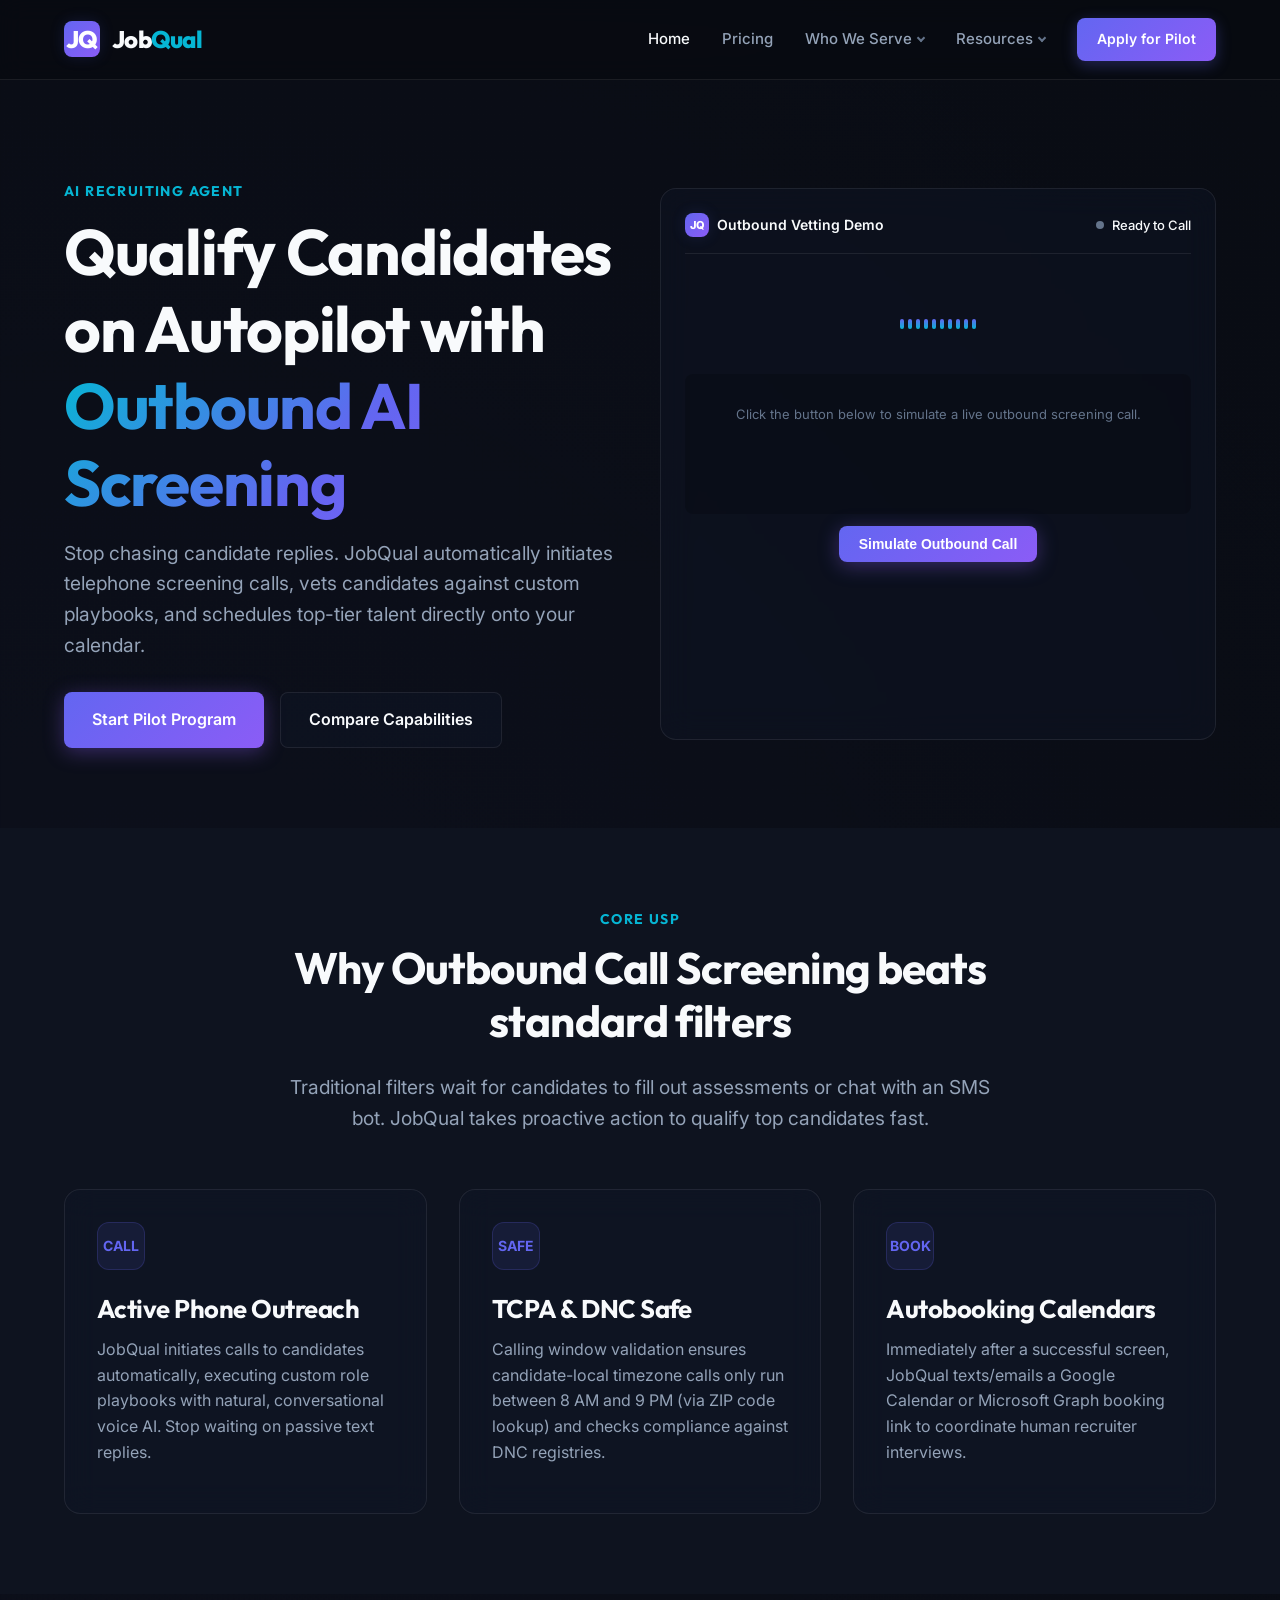
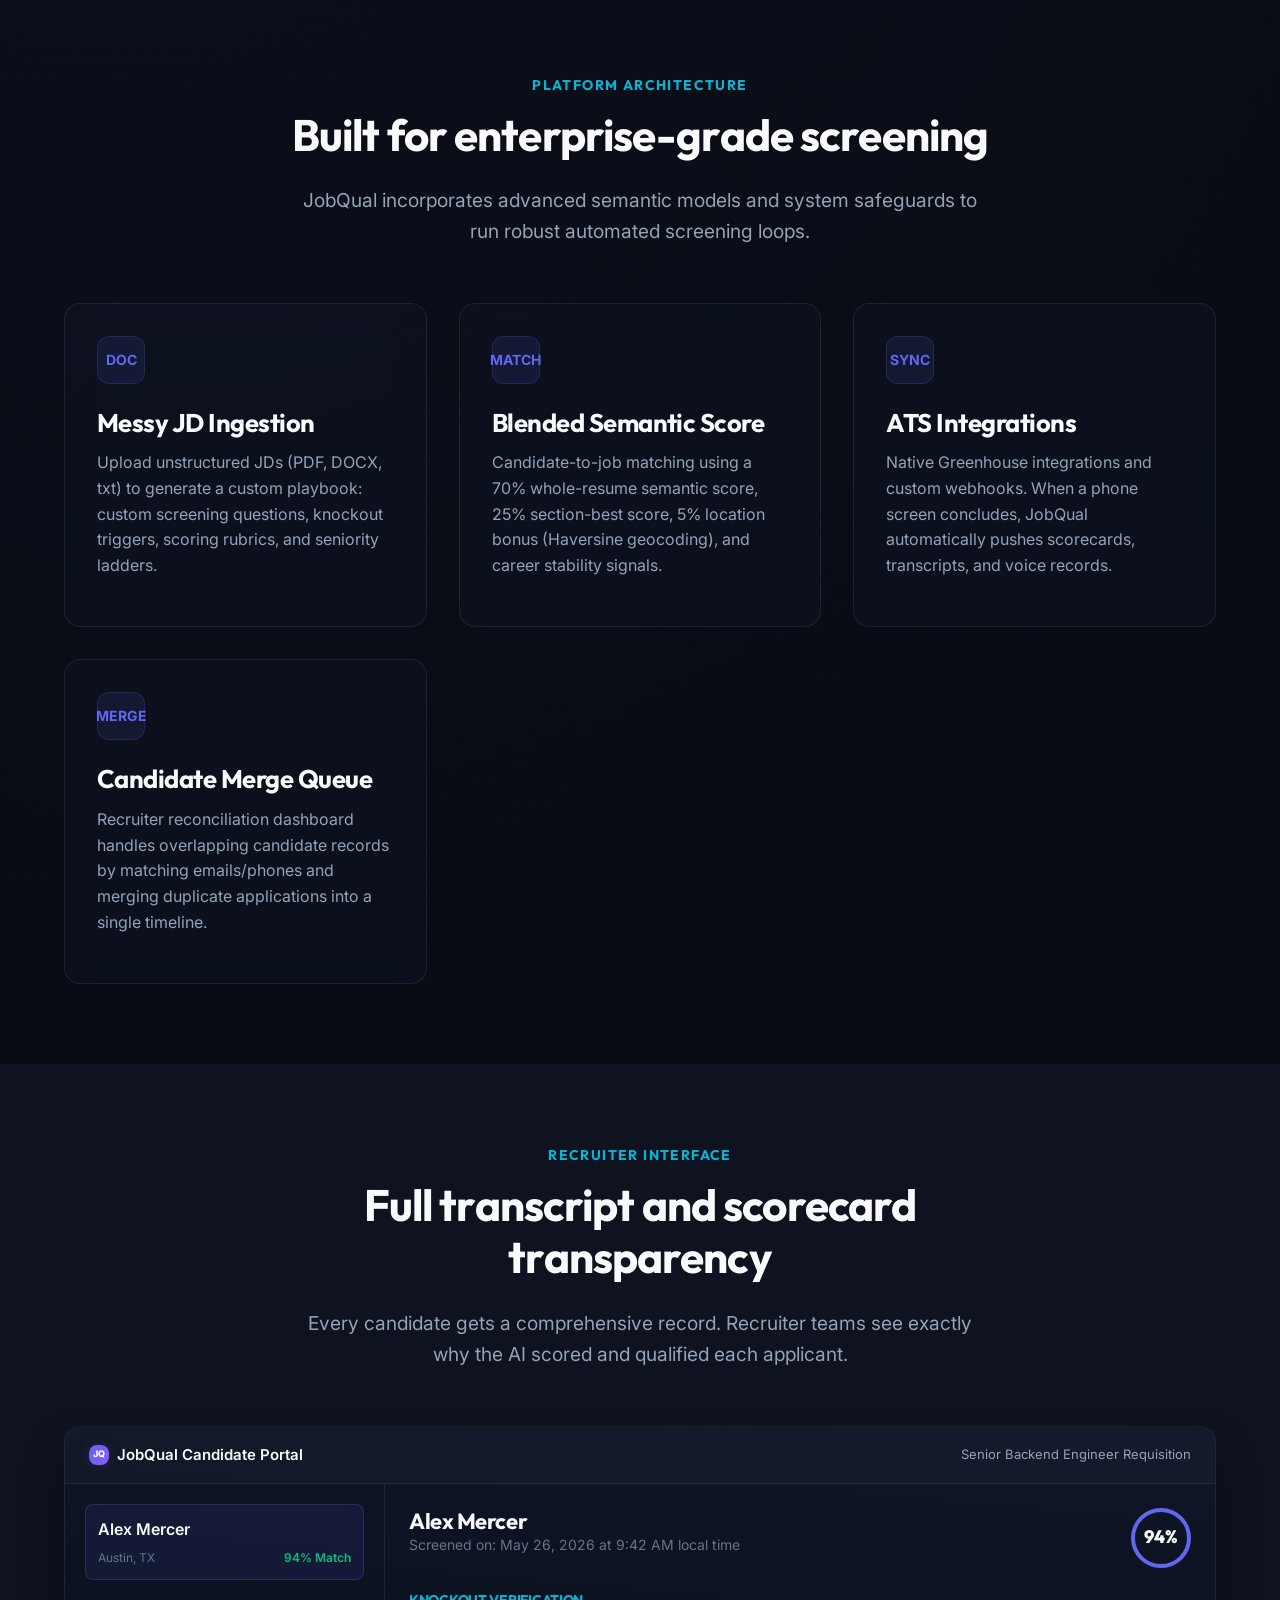
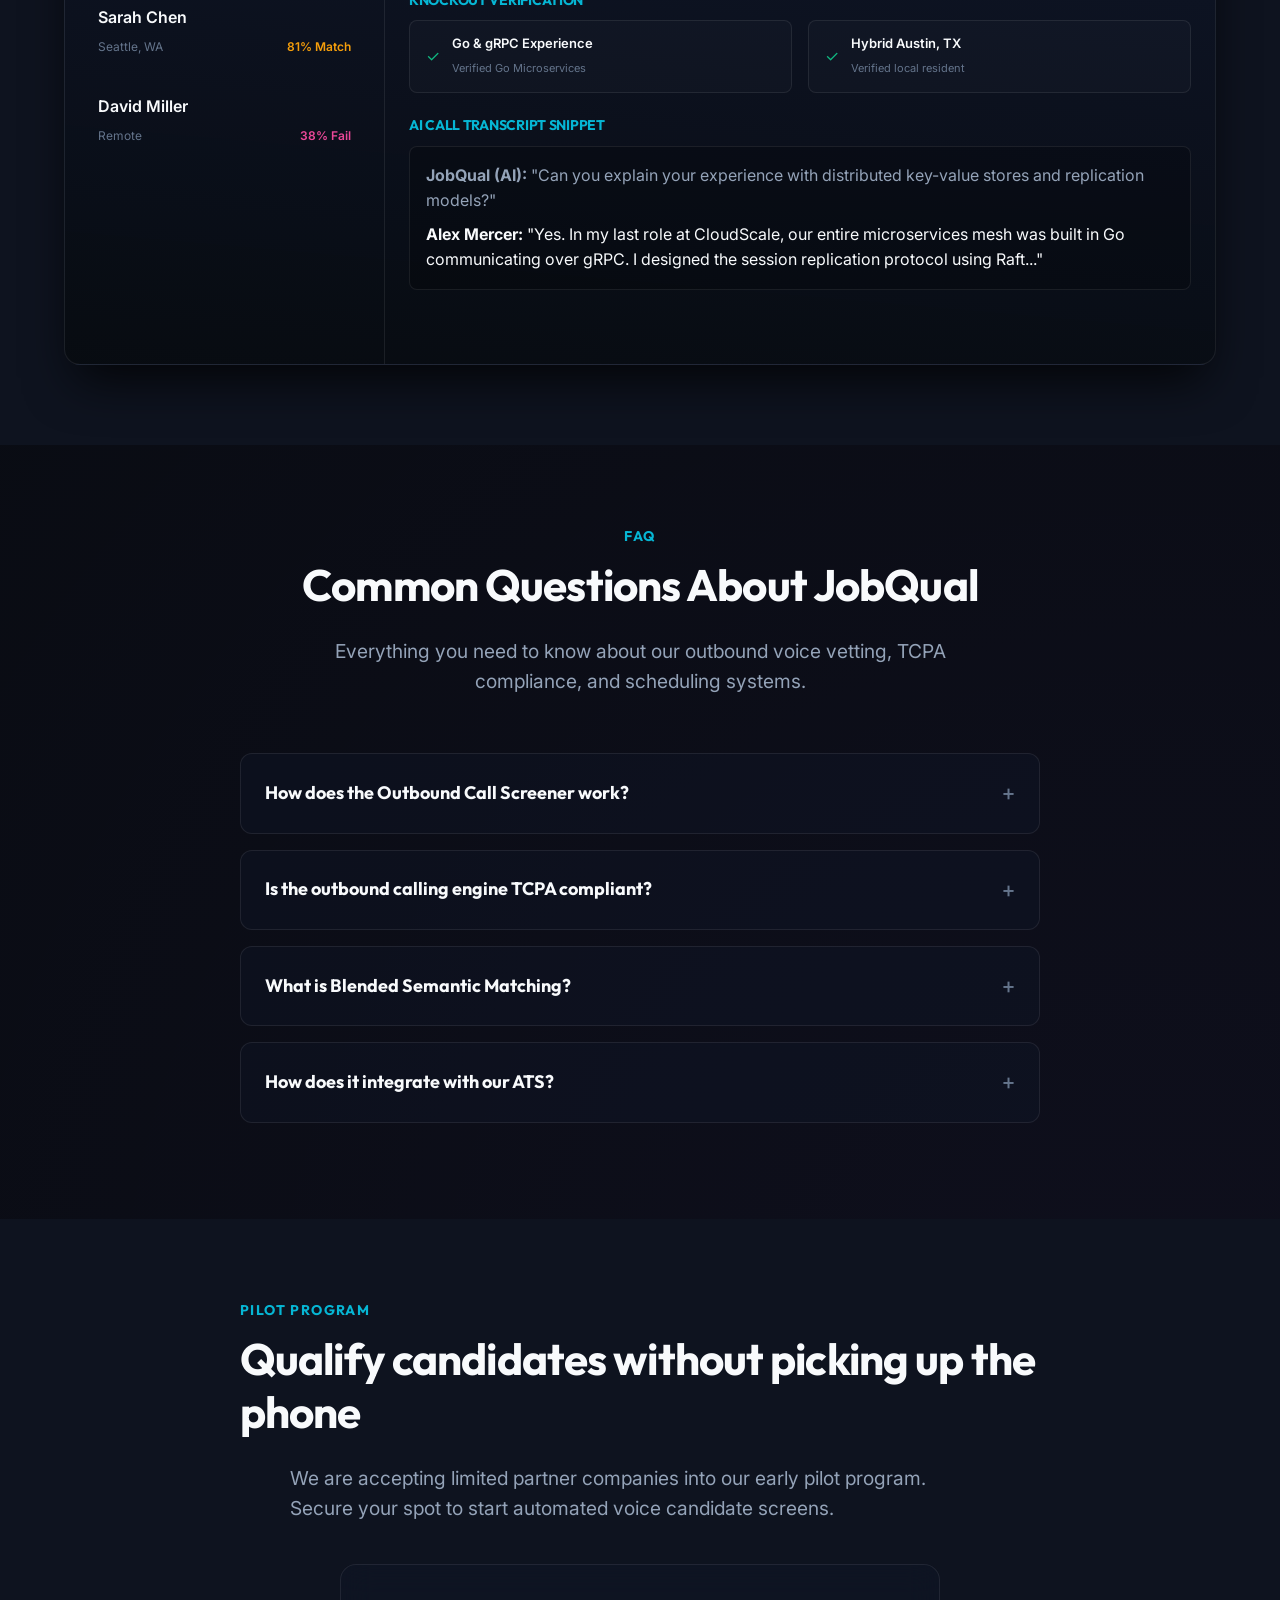
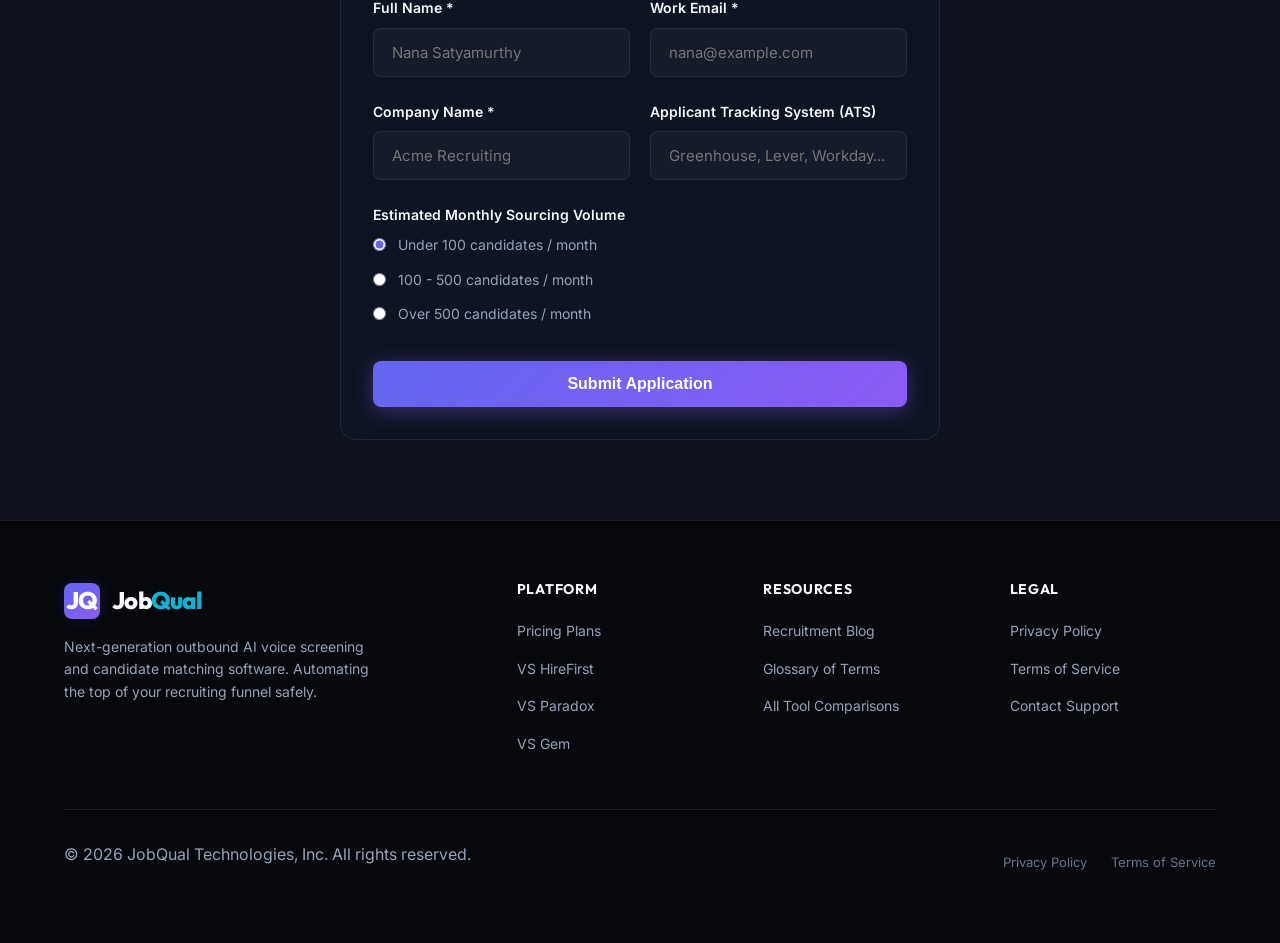
==== index.html @ a3e8995c "Initial commit of JobQual landing page" ====
<!DOCTYPE html>
<html lang="en">
<head>
    <meta charset="UTF-8">
    <meta name="viewport" content="width=device-width, initial-scale=1.0">
    <title>JobQual | Outbound AI Phone Screening & Candidate Vetting Software</title>
    <meta name="description" content="Automate candidate outreach and qualification. JobQual initiates TCPA-compliant outbound voice screening calls, scores candidates against custom playbooks, and books interviews.">
    <meta name="robots" content="index, follow">
    <link rel="canonical" href="https://jobqual.ai/">
    <link rel="icon" type="image/png" href="/assets/favicon.png">
    <link rel="preconnect" href="https://fonts.googleapis.com">
    <link rel="preconnect" href="https://fonts.gstatic.com" crossorigin>
    <link rel="stylesheet" href="/assets/site.css">
</head>
<body>

<!-- Navigation -->
<nav>
    <div class="container nav-content">
        <a href="/" class="nav-logo">
            <div class="logo-icon">JQ</div>
            <div class="logo-text">Job<span>Qual</span></div>
        </a>
        <input type="checkbox" id="nav-toggle" class="nav-toggle">
        <label for="nav-toggle" class="nav-toggle-label">
            <span></span>
            <span></span>
            <span></span>
        </label>
        <div class="nav-links">
            <a href="/" class="nav-link active">Home</a>
            <a href="/pricing.html" class="nav-link">Pricing</a>
            <div class="nav-dropdown">
                <span class="nav-link dropdown-trigger">Who We Serve</span>
                <div class="dropdown-content">
                    <a href="/blog/the-roi-of-automated-phone-screening-for-recruiting-agencies.html">Recruiting Agencies</a>
                    <a href="/compare/jobqual-vs-hirefirst.html">Corporate Talent Acquisition</a>
                    <a href="/compare/jobqual-vs-gem.html">High-Growth Startups</a>
                </div>
            </div>
            <div class="nav-dropdown">
                <span class="nav-link dropdown-trigger">Resources</span>
                <div class="dropdown-content">
                    <a href="/blog/">Blog & Guides</a>
                    <a href="/glossary/">Glossary</a>
                    <a href="/compare/">Compare Tools</a>
                </div>
            </div>
            <a href="#pilot-cta" class="nav-cta">Apply for Pilot</a>
        </div>
    </div>
</nav>

<!-- Hero Section -->
<header class="page-hero">
    <div class="container" style="display: grid; grid-template-columns: 1fr 1fr; gap: 40px; align-items: center; text-align: left; padding-top: 40px;">
        <div>
            <div class="section-tag">AI Recruiting Agent</div>
            <h1>Qualify Candidates on Autopilot with <span class="highlight">Outbound AI Screening</span></h1>
            <p class="lede" style="margin-top: 16px;">Stop chasing candidate replies. JobQual automatically initiates telephone screening calls, vets candidates against custom playbooks, and schedules top-tier talent directly onto your calendar.</p>
            <div style="display: flex; gap: 16px;">
                <a href="#pilot-cta" class="btn btn-primary">Start Pilot Program</a>
                <a href="/compare/" class="btn btn-secondary">Compare Capabilities</a>
            </div>
        </div>
        
        <!-- Interactive Call Simulator Widget -->
        <div class="glass-panel" id="call-simulator-widget" style="padding: 24px;">
            <div class="simulator-header">
                <div style="display: flex; align-items: center; gap: 8px;">
                    <div class="logo-icon" style="width: 24px; height: 24px; font-size: 11px;">JQ</div>
                    <span style="font-weight: 600; font-size: 14px;">Outbound Vetting Demo</span>
                </div>
                <div class="sim-status">
                    <div class="status-dot"></div>
                    <span class="status-text">Ready to Call</span>
                </div>
            </div>
            
            <div class="sim-body">
                <!-- Interactive voice waves -->
                <div class="voice-wave">
                    <div class="wave-bar"></div>
                    <div class="wave-bar"></div>
                    <div class="wave-bar"></div>
                    <div class="wave-bar"></div>
                    <div class="wave-bar"></div>
                    <div class="wave-bar"></div>
                    <div class="wave-bar"></div>
                    <div class="wave-bar"></div>
                    <div class="wave-bar"></div>
                    <div class="wave-bar"></div>
                </div>
                
                <!-- Scrollable Dialogue area -->
                <div class="sim-dialogue-box" style="height: 140px; overflow-y: auto; display: flex; flex-direction: column; gap: 12px; padding: 10px; background: rgba(0,0,0,0.2); border-radius: 8px; margin-bottom: 12px;">
                    <p style="font-size: 13px; color: var(--text-muted); text-align: center; margin-top: 20px;">Click the button below to simulate a live outbound screening call.</p>
                </div>
                
                <div style="text-align: center;">
                    <button class="btn btn-primary" id="start-sim-btn" style="padding: 10px 20px; font-size: 14px;">Simulate Outbound Call</button>
                </div>
            </div>
            
            <!-- Recruiter Scorecard Preview (Renders upon completion) -->
            <div class="sim-scorecard-preview">
                <div class="scorecard-header">
                    <div>
                        <div style="font-size: 12px; color: var(--text-muted);">Fitment Score</div>
                        <div class="fitment-score">94 / 100</div>
                    </div>
                    <span class="recruiter-pill pill-qualified">Vetted & Qualified</span>
                </div>
                <p style="font-size: 13px; color: var(--text-secondary); margin-bottom: 0;"><strong>Score Breakdown:</strong> Go distributed experience (Pass), Location Austin hybrid (Pass). 92% semantic overlap. SMS calendar link sent.</p>
            </div>
        </div>
    </div>
</header>

<!-- USP Outbound Call Screening Highlight -->
<section class="section alt">
    <div class="container">
        <div class="section-header">
            <div class="section-tag">Core USP</div>
            <h2>Why Outbound Call Screening beats standard filters</h2>
            <p class="lede">Traditional filters wait for candidates to fill out assessments or chat with an SMS bot. JobQual takes proactive action to qualify top candidates fast.</p>
        </div>
        
        <div class="grid-3">
            <div class="glass-panel feature-card">
                <div class="feature-icon" style="font-size: 14px; font-weight: 700;">CALL</div>
                <h3>Active Phone Outreach</h3>
                <p style="margin-top: 12px;">JobQual initiates calls to candidates automatically, executing custom role playbooks with natural, conversational voice AI. Stop waiting on passive text replies.</p>
            </div>
            <div class="glass-panel feature-card">
                <div class="feature-icon" style="font-size: 14px; font-weight: 700;">SAFE</div>
                <h3>TCPA & DNC Safe</h3>
                <p style="margin-top: 12px;">Calling window validation ensures candidate-local timezone calls only run between 8 AM and 9 PM (via ZIP code lookup) and checks compliance against DNC registries.</p>
            </div>
            <div class="glass-panel feature-card">
                <div class="feature-icon" style="font-size: 14px; font-weight: 700;">BOOK</div>
                <h3>Autobooking Calendars</h3>
                <p style="margin-top: 12px;">Immediately after a successful screen, JobQual texts/emails a Google Calendar or Microsoft Graph booking link to coordinate human recruiter interviews.</p>
            </div>
        </div>
    </div>
</section>

<!-- Features Grid (Capabilities) -->
<section class="section">
    <div class="container">
        <div class="section-header">
            <div class="section-tag">Platform Architecture</div>
            <h2>Built for enterprise-grade screening</h2>
            <p class="lede">JobQual incorporates advanced semantic models and system safeguards to run robust automated screening loops.</p>
        </div>
        
        <div class="grid-3" style="grid-template-columns: repeat(auto-fit, minmax(280px, 1fr));">
            <div class="glass-panel feature-card">
                <div class="feature-icon" style="font-size: 14px; font-weight: 700;">DOC</div>
                <h3>Messy JD Ingestion</h3>
                <p style="margin-top: 12px;">Upload unstructured JDs (PDF, DOCX, txt) to generate a custom playbook: custom screening questions, knockout triggers, scoring rubrics, and seniority ladders.</p>
            </div>
            
            <div class="glass-panel feature-card">
                <div class="feature-icon" style="font-size: 14px; font-weight: 700;">MATCH</div>
                <h3>Blended Semantic Score</h3>
                <p style="margin-top: 12px;">Candidate-to-job matching using a 70% whole-resume semantic score, 25% section-best score, 5% location bonus (Haversine geocoding), and career stability signals.</p>
            </div>
            
            <div class="glass-panel feature-card">
                <div class="feature-icon" style="font-size: 14px; font-weight: 700;">SYNC</div>
                <h3>ATS Integrations</h3>
                <p style="margin-top: 12px;">Native Greenhouse integrations and custom webhooks. When a phone screen concludes, JobQual automatically pushes scorecards, transcripts, and voice records.</p>
            </div>
            
            <div class="glass-panel feature-card">
                <div class="feature-icon" style="font-size: 14px; font-weight: 700;">MERGE</div>
                <h3>Candidate Merge Queue</h3>
                <p style="margin-top: 12px;">Recruiter reconciliation dashboard handles overlapping candidate records by matching emails/phones and merging duplicate applications into a single timeline.</p>
            </div>
        </div>
    </div>
</section>

<!-- Recruiter Interface Preview Section -->
<section class="section alt">
    <div class="container">
        <div class="section-header">
            <div class="section-tag">Recruiter Interface</div>
            <h2>Full transcript and scorecard transparency</h2>
            <p class="lede">Every candidate gets a comprehensive record. Recruiter teams see exactly why the AI scored and qualified each applicant.</p>
        </div>
        
        <div class="dashboard-preview">
            <div class="dash-nav">
                <div class="dash-title">
                    <span class="logo-icon" style="width: 20px; height: 20px; font-size: 9px;">JQ</span>
                    <span>JobQual Candidate Portal</span>
                </div>
                <div style="font-size: 13px; color: var(--text-secondary);">Senior Backend Engineer Requisition</div>
            </div>
            <div class="dash-grid">
                <!-- Sidebar -->
                <div class="dash-sidebar">
                    <div class="candidate-item active">
                        <div style="font-weight: 600;">Alex Mercer</div>
                        <div class="candidate-meta">
                            <span style="font-size: 12px; color: var(--text-muted);">Austin, TX</span>
                            <span style="font-size: 12px; color: #10b981; font-weight: 600;">94% Match</span>
                        </div>
                    </div>
                    <div class="candidate-item">
                        <div style="font-weight: 600;">Sarah Chen</div>
                        <div class="candidate-meta">
                            <span style="font-size: 12px; color: var(--text-muted);">Seattle, WA</span>
                            <span style="font-size: 12px; color: #f59e0b; font-weight: 600;">81% Match</span>
                        </div>
                    </div>
                    <div class="candidate-item">
                        <div style="font-weight: 600;">David Miller</div>
                        <div class="candidate-meta">
                            <span style="font-size: 12px; color: var(--text-muted);">Remote</span>
                            <span style="font-size: 12px; color: var(--accent-pink); font-weight: 600;">38% Fail</span>
                        </div>
                    </div>
                </div>
                <!-- Main Dashboard area -->
                <div class="dash-main">
                    <div style="display: flex; justify-content: space-between; align-items: flex-start; margin-bottom: 24px;">
                        <div>
                            <h3 style="font-size: 22px;">Alex Mercer</h3>
                            <p style="font-size: 14px; color: var(--text-muted); margin-bottom: 0;">Screened on: May 26, 2026 at 9:42 AM local time</p>
                        </div>
                        <div class="score-badge">94%</div>
                    </div>
                    
                    <h4 style="font-size: 14px; text-transform: uppercase; color: var(--accent-teal); margin-bottom: 12px;">Knockout Verification</h4>
                    <div class="knockout-grid">
                        <div class="knockout-card">
                            <span class="knockout-pass">✓</span>
                            <div>
                                <div style="font-weight: 600; font-size: 13px;">Go & gRPC Experience</div>
                                <span style="font-size: 11px; color: var(--text-muted);">Verified Go Microservices</span>
                            </div>
                        </div>
                        <div class="knockout-card">
                            <span class="knockout-pass">✓</span>
                            <div>
                                <div style="font-weight: 600; font-size: 13px;">Hybrid Austin, TX</div>
                                <span style="font-size: 11px; color: var(--text-muted);">Verified local resident</span>
                            </div>
                        </div>
                    </div>
                    
                    <h4 style="font-size: 14px; text-transform: uppercase; color: var(--accent-teal); margin-bottom: 12px;">AI Call Transcript Snippet</h4>
                    <div style="background: rgba(0,0,0,0.2); border-radius: 8px; padding: 16px; font-size: 14px; border: 1px solid var(--border-glass);">
                        <p style="margin-bottom: 8px;"><strong>JobQual (AI):</strong> "Can you explain your experience with distributed key-value stores and replication models?"</p>
                        <p style="margin-bottom: 0; color: var(--text-primary);"><strong>Alex Mercer:</strong> "Yes. In my last role at CloudScale, our entire microservices mesh was built in Go communicating over gRPC. I designed the session replication protocol using Raft..."</p>
                    </div>
                </div>
            </div>
        </div>
    </div>
</section>

<!-- FAQs -->
<section class="section">
    <div class="container">
        <div class="section-header">
            <div class="section-tag">FAQ</div>
            <h2>Common Questions About JobQual</h2>
            <p class="lede">Everything you need to know about our outbound voice vetting, TCPA compliance, and scheduling systems.</p>
        </div>
        
        <div class="faq-list">
            <details>
                <summary>How does the Outbound Call Screener work?</summary>
                <p>When a candidate submits their resume (or is imported into JobQual), the system calculates their initial semantic score. If they meet the target threshold, JobQual initiates an outbound call to qualify them. It verifies critical requirements (knockouts), asks role-specific technical questions, and scores their answers dynamically against your playbook rubric.</p>
            </details>
            <details>
                <summary>Is the outbound calling engine TCPA compliant?</summary>
                <p>Yes. JobQual integrates strict calling windows. It geocodes the candidate's phone number and ZIP code to determine their local time and only places calls between 8 AM and 9 PM candidate-local time. Additionally, we reconcile numbers against DNC block-lists before executing any outbound campaigns.</p>
            </details>
            <details>
                <summary>What is Blended Semantic Matching?</summary>
                <p>JobQual uses a multi-faceted matching algorithm to evaluate profiles: 70% is derived from a semantic context match of the whole resume against the JD, 25% looks at the "section-best" match to find hidden gems, and 5% acts as a geocoded location bonus based on Haversine distance. We also factor in career stability signals like average tenure and relocation history.</p>
            </details>
            <details>
                <summary>How does it integrate with our ATS?</summary>
                <p>We offer native integrations with Greenhouse and support custom webhooks. When a phone screen is completed, JobQual automatically pushes the structured rubric scorecard, the audio recording, and a complete text transcript directly into the candidate's ATS record.</p>
            </details>
        </div>
    </div>
</section>

<!-- Pilot Application CTA Section -->
<section class="section alt" id="pilot-cta">
    <div class="container">
        <div class="cta-box">
            <div class="section-tag">Pilot Program</div>
            <h2>Qualify candidates without picking up the phone</h2>
            <p class="lede" style="margin: 0 auto 40px auto;">We are accepting limited partner companies into our early pilot program. Secure your spot to start automated voice candidate screens.</p>
            
            <!-- Pilot Form -->
            <div class="glass-panel" style="max-width: 600px; margin: 0 auto;">
                <form id="pilot-program-form" class="pilot-form">
                    <div class="form-row">
                        <div class="form-group">
                            <label class="form-label" for="pilot-name">Full Name *</label>
                            <input class="form-input" type="text" id="pilot-name" required placeholder="Nana Satyamurthy">
                        </div>
                        <div class="form-group">
                            <label class="form-label" for="pilot-email">Work Email *</label>
                            <input class="form-input" type="email" id="pilot-email" required placeholder="nana@example.com">
                        </div>
                    </div>
                    <div class="form-row">
                        <div class="form-group">
                            <label class="form-label" for="pilot-company">Company Name *</label>
                            <input class="form-input" type="text" id="pilot-company" required placeholder="Acme Recruiting">
                        </div>
                        <div class="form-group">
                            <label class="form-label" for="pilot-ats">Applicant Tracking System (ATS)</label>
                            <input class="form-input" type="text" id="pilot-ats" placeholder="Greenhouse, Lever, Workday...">
                        </div>
                    </div>
                    <div class="form-group">
                        <label class="form-label">Estimated Monthly Sourcing Volume</label>
                        <div class="form-checkbox-group">
                            <label class="checkbox-label">
                                <input type="radio" name="pilot-volume" value="lt100" checked>
                                Under 100 candidates / month
                            </label>
                            <label class="checkbox-label">
                                <input type="radio" name="pilot-volume" value="100-500">
                                100 - 500 candidates / month
                            </label>
                            <label class="checkbox-label">
                                <input type="radio" name="pilot-volume" value="gt500">
                                Over 500 candidates / month
                            </label>
                        </div>
                    </div>
                    <button class="btn btn-primary" type="submit" style="width: 100%; margin-top: 12px;">Submit Application</button>
                </form>
            </div>
        </div>
    </div>
</section>

<!-- Footer -->
<footer class="site-footer">
    <div class="container">
        <div class="footer-grid">
            <div class="footer-logo-area">
                <a href="/" class="nav-logo">
                    <div class="logo-icon">JQ</div>
                    <div class="logo-text" style="color: var(--text-primary);">Job<span>Qual</span></div>
                </a>
                <p class="footer-desc">Next-generation outbound AI voice screening and candidate matching software. Automating the top of your recruiting funnel safely.</p>
            </div>
            <div class="footer-col">
                <h4>Platform</h4>
                <ul>
                    <li><a href="/pricing.html">Pricing Plans</a></li>
                    <li><a href="/compare/jobqual-vs-hirefirst.html">VS HireFirst</a></li>
                    <li><a href="/compare/jobqual-vs-paradox.html">VS Paradox</a></li>
                    <li><a href="/compare/jobqual-vs-gem.html">VS Gem</a></li>
                </ul>
            </div>
            <div class="footer-col">
                <h4>Resources</h4>
                <ul>
                    <li><a href="/blog/">Recruitment Blog</a></li>
                    <li><a href="/glossary/">Glossary of Terms</a></li>
                    <li><a href="/compare/">All Tool Comparisons</a></li>
                </ul>
            </div>
            <div class="footer-col">
                <h4>Legal</h4>
                <ul>
                    <li><a href="/privacy.html">Privacy Policy</a></li>
                    <li><a href="/terms.html">Terms of Service</a></li>
                    <li><a href="mailto:info@jobqual.ai">Contact Support</a></li>
                </ul>
            </div>
        </div>
        <div class="footer-bottom">
            <p>&copy; 2026 JobQual Technologies, Inc. All rights reserved.</p>
            <div class="footer-bottom-links">
                <a href="/privacy.html">Privacy Policy</a>
                <a href="/terms.html">Terms of Service</a>
            </div>
        </div>
    </div>
</footer>

<script type="application/ld+json">
{
    "@context": "https://schema.org",
    "@graph": [
        {
            "@type": "SoftwareApplication",
            "@id": "https://jobqual.ai/#application",
            "name": "JobQual",
            "applicationCategory": "BusinessApplication",
            "operatingSystem": "All",
            "url": "https://jobqual.ai/",
            "description": "Automate candidate outreach and qualification. JobQual initiates TCPA-compliant outbound voice screening calls, scores candidates against custom playbooks, and books interviews.",
            "offers": {
                "@type": "Offer",
                "price": "249.00",
                "priceCurrency": "USD",
                "category": "Subscription"
            }
        },
        {
            "@type": "Organization",
            "@id": "https://jobqual.ai/#organization",
            "name": "JobQual Technologies, Inc.",
            "url": "https://jobqual.ai/",
            "founder": {
                "@type": "Person",
                "name": "Nana Satyamurthy"
            }
        }
    ]
}
</script>

<script src="/assets/site.js"></script>
</body>
</html>
---- assets/site.css ----
/* ==========================================================================
   JOBQUAL DESIGN SYSTEM & CORE STYLESHEET
   Aesthetics: Deep Obsidian, Cyber Purple/Indigo & Neon Teal Accents
   ========================================================================== */

@import url('https://fonts.googleapis.com/css2?family=Inter:wght@400;500;600&family=Outfit:wght@600;700;800&display=swap');

:root {
    /* Color Palette */
    --bg-obsidian: #080b11;
    --bg-obsidian-alt: #0e131f;
    --bg-card: rgba(17, 24, 39, 0.7);
    --bg-glass: rgba(15, 23, 42, 0.4);
    
    --accent-indigo: #6366f1;
    --accent-violet: #8b5cf6;
    --accent-teal: #06b6d4;
    --accent-pink: #ec4899;
    
    --accent-indigo-glow: rgba(99, 102, 241, 0.15);
    --accent-violet-glow: rgba(168, 85, 247, 0.15);
    --accent-teal-glow: rgba(6, 182, 212, 0.15);
    
    --text-primary: #f8fafc;
    --text-secondary: #94a3b8;
    --text-muted: #64748b;
    
    --border-glass: rgba(255, 255, 255, 0.08);
    --border-glow: rgba(139, 92, 246, 0.2);
    --border-glow-hover: rgba(6, 182, 212, 0.4);
    
    /* Fonts */
    --font-sans: 'Inter', -apple-system, BlinkMacSystemFont, 'Segoe UI', Roboto, sans-serif;
    --font-display: 'Outfit', sans-serif;
    
    /* Layout */
    --container-max: 1200px;
    --nav-height: 80px;
    --transition-smooth: all 0.3s cubic-bezier(0.4, 0, 0.2, 1);
}

/* Reset & Base */
*, *::before, *::after {
    box-sizing: border-box;
    margin: 0;
    padding: 0;
}

html {
    scroll-behavior: smooth;
    background-color: var(--bg-obsidian);
    color: var(--text-primary);
    font-family: var(--font-sans);
    line-height: 1.6;
    -webkit-font-smoothing: antialiased;
}

body {
    overflow-x: hidden;
    position: relative;
    background: radial-gradient(circle at 10% 20%, rgba(99, 102, 241, 0.05) 0%, transparent 40%),
                radial-gradient(circle at 90% 80%, rgba(139, 92, 246, 0.05) 0%, transparent 40%);
}

.container {
    width: 100%;
    max-width: var(--container-max);
    margin: 0 auto;
    padding: 0 24px;
}

/* Typography */
h1, h2, h3, h4, h5, h6 {
    font-family: var(--font-display);
    font-weight: 700;
    line-height: 1.2;
    letter-spacing: -0.02em;
    color: var(--text-primary);
}

h1 { font-size: clamp(2.5rem, 5vw, 4rem); }
h2 { font-size: clamp(2rem, 3.5vw, 2.75rem); margin-bottom: 24px; }
h3 { font-size: clamp(1.25rem, 2vw, 1.75rem); }

p {
    color: var(--text-secondary);
    font-size: 16px;
    margin-bottom: 16px;
}

a {
    color: inherit;
    text-decoration: none;
    transition: var(--transition-smooth);
}

.highlight {
    background: linear-gradient(135deg, var(--accent-teal) 0%, var(--accent-indigo) 50%, var(--accent-violet) 100%);
    -webkit-background-clip: text;
    -webkit-text-fill-color: transparent;
    display: inline-block;
}

.lede {
    font-size: clamp(1.1rem, 1.5vw, 1.35rem);
    color: var(--text-secondary);
    max-width: 700px;
    margin-bottom: 32px;
}

/* Glassmorphism Classes */
.glass-panel {
    background: var(--bg-glass);
    backdrop-filter: blur(16px);
    -webkit-backdrop-filter: blur(16px);
    border: 1px solid var(--border-glass);
    border-radius: 16px;
    padding: 32px;
    transition: var(--transition-smooth);
}

.glass-panel:hover {
    border-color: var(--border-glow);
    box-shadow: 0 10px 30px -10px var(--accent-violet-glow);
}

/* Header & Navigation */
nav {
    position: fixed;
    top: 0;
    left: 0;
    width: 100%;
    height: var(--nav-height);
    background: rgba(8, 11, 17, 0.7);
    backdrop-filter: blur(12px);
    -webkit-backdrop-filter: blur(12px);
    border-bottom: 1px solid var(--border-glass);
    z-index: 1000;
    transition: var(--transition-smooth);
}

nav.scrolled {
    height: 70px;
    background: rgba(8, 11, 17, 0.9);
}

.nav-content {
    display: flex;
    justify-content: space-between;
    align-items: center;
    height: 100%;
}

.nav-logo {
    display: flex;
    align-items: center;
    gap: 12px;
    font-family: var(--font-display);
    font-size: 24px;
    font-weight: 800;
    letter-spacing: -0.03em;
}

.logo-icon {
    width: 36px;
    height: 36px;
    background: linear-gradient(135deg, var(--accent-indigo) 0%, var(--accent-violet) 100%);
    border-radius: 8px;
    display: flex;
    align-items: center;
    justify-content: center;
    font-weight: 800;
    color: white;
    box-shadow: 0 0 15px var(--accent-indigo-glow);
}

.logo-text span {
    color: var(--accent-teal);
}

.nav-links {
    display: flex;
    align-items: center;
    gap: 32px;
}

.nav-link {
    font-size: 15px;
    font-weight: 500;
    color: var(--text-secondary);
}

.nav-link:hover, .nav-link.active {
    color: var(--text-primary);
}

.nav-dropdown {
    position: relative;
}

.dropdown-trigger {
    display: flex;
    align-items: center;
    gap: 6px;
    cursor: pointer;
}

.dropdown-trigger::after {
    content: '';
    display: inline-block;
    width: 6px;
    height: 6px;
    border-right: 2px solid var(--text-muted);
    border-bottom: 2px solid var(--text-muted);
    transform: rotate(45deg);
    margin-bottom: 3px;
    transition: var(--transition-smooth);
}

.nav-dropdown:hover .dropdown-trigger::after {
    transform: rotate(-135deg);
    margin-bottom: -1px;
}

.dropdown-content {
    position: absolute;
    top: calc(100% + 15px);
    left: 50%;
    transform: translateX(-50%) translateY(10px);
    width: 220px;
    background: var(--bg-obsidian-alt);
    border: 1px solid var(--border-glass);
    border-radius: 12px;
    padding: 8px;
    box-shadow: 0 10px 25px rgba(0,0,0,0.5);
    opacity: 0;
    pointer-events: none;
    transition: var(--transition-smooth);
}

.nav-dropdown:hover .dropdown-content {
    opacity: 1;
    pointer-events: auto;
    transform: translateX(-50%) translateY(0);
}

.dropdown-content a {
    display: block;
    padding: 10px 16px;
    font-size: 14px;
    color: var(--text-secondary);
    border-radius: 8px;
}

.dropdown-content a:hover {
    background: rgba(255,255,255,0.05);
    color: var(--text-primary);
}

.nav-cta {
    background: linear-gradient(135deg, var(--accent-indigo) 0%, var(--accent-violet) 100%);
    color: white;
    padding: 10px 20px;
    border-radius: 8px;
    font-weight: 600;
    font-size: 14px;
    box-shadow: 0 4px 15px rgba(99, 102, 241, 0.3);
}

.nav-cta:hover {
    box-shadow: 0 6px 20px rgba(99, 102, 241, 0.5);
    transform: translateY(-1px);
}

/* Mobile Hamburger Menu */
.nav-toggle {
    display: none;
}

.nav-toggle-label {
    display: none;
    flex-direction: column;
    justify-content: space-between;
    width: 24px;
    height: 18px;
    cursor: pointer;
    z-index: 1001;
}

.nav-toggle-label span {
    display: block;
    height: 2px;
    width: 100%;
    background-color: var(--text-primary);
    border-radius: 2px;
    transition: var(--transition-smooth);
}

/* Page Hero */
.page-hero {
    padding-top: calc(var(--nav-height) + 60px);
    padding-bottom: 80px;
    position: relative;
    text-align: center;
}

/* Buttons */
.btn {
    display: inline-flex;
    align-items: center;
    justify-content: center;
    padding: 14px 28px;
    font-weight: 600;
    font-size: 16px;
    border-radius: 8px;
    cursor: pointer;
    transition: var(--transition-smooth);
    border: none;
    outline: none;
}

.btn-primary {
    background: linear-gradient(135deg, var(--accent-indigo) 0%, var(--accent-violet) 100%);
    color: white;
    box-shadow: 0 4px 20px rgba(139, 92, 246, 0.35);
}

.btn-primary:hover {
    transform: translateY(-2px);
    box-shadow: 0 6px 25px rgba(139, 92, 246, 0.55);
}

.btn-secondary {
    background: var(--bg-glass);
    color: var(--text-primary);
    border: 1px solid var(--border-glass);
}

.btn-secondary:hover {
    background: rgba(255, 255, 255, 0.05);
    border-color: var(--text-secondary);
    transform: translateY(-2px);
}

/* Section Templates */
.section {
    padding: 80px 0;
    position: relative;
}

.section.alt {
    background-color: var(--bg-obsidian-alt);
}

.section-header {
    text-align: center;
    max-width: 700px;
    margin: 0 auto 56px auto;
}

.section-tag {
    font-family: var(--font-display);
    font-size: 14px;
    font-weight: 700;
    letter-spacing: 0.1em;
    text-transform: uppercase;
    color: var(--accent-teal);
    margin-bottom: 12px;
}

/* Feature Grid */
.grid-3 {
    display: grid;
    grid-template-columns: repeat(auto-fit, minmax(320px, 1fr));
    gap: 32px;
}

.feature-card {
    position: relative;
    overflow: hidden;
}

.feature-icon {
    width: 48px;
    height: 48px;
    background: rgba(99, 102, 241, 0.1);
    border: 1px solid rgba(99, 102, 241, 0.2);
    color: var(--accent-indigo);
    border-radius: 12px;
    display: flex;
    align-items: center;
    justify-content: center;
    font-size: 20px;
    margin-bottom: 24px;
}

.feature-card:hover .feature-icon {
    background: var(--accent-indigo);
    color: white;
    box-shadow: 0 0 15px var(--accent-indigo-glow);
}

/* Voice Wave Animation */
.voice-wave {
    display: flex;
    align-items: center;
    justify-content: center;
    gap: 4px;
    height: 60px;
    margin: 20px 0;
}

.wave-bar {
    width: 4px;
    height: 10px;
    background: linear-gradient(to top, var(--accent-teal) 0%, var(--accent-indigo) 100%);
    border-radius: 2px;
}

.voice-wave.active .wave-bar {
    animation: wavePulse 1.2s ease-in-out infinite alternate;
}

.voice-wave.active .wave-bar:nth-child(2) { animation-delay: 0.1s; }
.voice-wave.active .wave-bar:nth-child(3) { animation-delay: 0.25s; }
.voice-wave.active .wave-bar:nth-child(4) { animation-delay: 0.4s; }
.voice-wave.active .wave-bar:nth-child(5) { animation-delay: 0.15s; }
.voice-wave.active .wave-bar:nth-child(6) { animation-delay: 0.3s; }
.voice-wave.active .wave-bar:nth-child(7) { animation-delay: 0.5s; }
.voice-wave.active .wave-bar:nth-child(8) { animation-delay: 0.2s; }
.voice-wave.active .wave-bar:nth-child(9) { animation-delay: 0.35s; }
.voice-wave.active .wave-bar:nth-child(10) { animation-delay: 0.1s; }

@keyframes wavePulse {
    0% { height: 10px; }
    100% { height: 50px; }
}

/* Call Simulator Widget */
.call-simulator {
    max-width: 500px;
    margin: 40px auto 0 auto;
}

.simulator-header {
    display: flex;
    align-items: center;
    justify-content: space-between;
    border-bottom: 1px solid var(--border-glass);
    padding-bottom: 16px;
    margin-bottom: 20px;
}

.sim-status {
    display: flex;
    align-items: center;
    gap: 8px;
    font-size: 13px;
    font-weight: 500;
}

.status-dot {
    width: 8px;
    height: 8px;
    border-radius: 50%;
    background-color: var(--text-muted);
}

.status-dot.active {
    background-color: #10b981;
    box-shadow: 0 0 10px rgba(16, 185, 129, 0.7);
    animation: pulseGlow 1.5s infinite alternate;
}

@keyframes pulseGlow {
    0% { opacity: 0.5; }
    100% { opacity: 1; }
}

.sim-body {
    min-height: 180px;
    display: flex;
    flex-direction: column;
    justify-content: center;
}

.sim-dialogue {
    font-size: 15px;
    margin-bottom: 16px;
    padding: 12px 16px;
    border-radius: 12px;
    max-width: 85%;
    opacity: 0;
    transform: translateY(10px);
    transition: all 0.4s ease;
}

.sim-dialogue.visible {
    opacity: 1;
    transform: translateY(0);
}

.dialogue-agent {
    background: rgba(99, 102, 241, 0.15);
    border: 1px solid rgba(99, 102, 241, 0.25);
    align-self: flex-start;
}

.dialogue-candidate {
    background: rgba(255, 255, 255, 0.05);
    border: 1px solid var(--border-glass);
    align-self: flex-end;
}

.sim-scorecard-preview {
    margin-top: 20px;
    border-top: 1px dashed var(--border-glass);
    padding-top: 20px;
    opacity: 0;
    transition: all 0.5s ease;
}

.sim-scorecard-preview.visible {
    opacity: 1;
}

.scorecard-header {
    display: flex;
    justify-content: space-between;
    align-items: center;
    margin-bottom: 12px;
}

.fitment-score {
    font-family: var(--font-display);
    font-size: 24px;
    font-weight: 800;
    color: var(--accent-teal);
}

.recruiter-pill {
    font-size: 12px;
    padding: 4px 10px;
    border-radius: 20px;
    font-weight: 600;
}

.pill-qualified {
    background: rgba(16, 185, 129, 0.15);
    color: #10b981;
    border: 1px solid rgba(16, 185, 129, 0.3);
}

/* Recruiter Dashboard Preview Component */
.dashboard-preview {
    border-radius: 16px;
    border: 1px solid var(--border-glass);
    background: linear-gradient(185deg, rgba(15, 23, 42, 0.9) 0%, rgba(8, 11, 17, 0.95) 100%);
    box-shadow: 0 25px 50px -12px rgba(0, 0, 0, 0.8);
    overflow: hidden;
}

.dash-nav {
    background: rgba(255,255,255,0.02);
    padding: 16px 24px;
    border-bottom: 1px solid var(--border-glass);
    display: flex;
    align-items: center;
    justify-content: space-between;
}

.dash-title {
    font-size: 15px;
    font-weight: 600;
    display: flex;
    align-items: center;
    gap: 8px;
}

.dash-grid {
    display: grid;
    grid-template-columns: 320px 1fr;
}

.dash-sidebar {
    border-right: 1px solid var(--border-glass);
    padding: 20px;
    height: 480px;
    overflow-y: auto;
}

.candidate-item {
    padding: 12px;
    border-radius: 8px;
    margin-bottom: 12px;
    cursor: pointer;
    transition: var(--transition-smooth);
    border: 1px solid transparent;
}

.candidate-item.active {
    background: rgba(99, 102, 241, 0.1);
    border-color: rgba(99, 102, 241, 0.25);
}

.candidate-item:hover:not(.active) {
    background: rgba(255,255,255,0.02);
}

.candidate-meta {
    display: flex;
    justify-content: space-between;
    align-items: center;
    margin-top: 6px;
}

.dash-main {
    padding: 24px;
    height: 480px;
    overflow-y: auto;
}

.score-badge {
    width: 60px;
    height: 60px;
    border-radius: 50%;
    border: 4px solid var(--accent-indigo);
    display: flex;
    align-items: center;
    justify-content: center;
    font-family: var(--font-display);
    font-size: 18px;
    font-weight: 800;
}

.knockout-grid {
    display: grid;
    grid-template-columns: repeat(auto-fit, minmax(200px, 1fr));
    gap: 16px;
    margin-bottom: 24px;
}

.knockout-card {
    background: rgba(255,255,255,0.02);
    border: 1px solid var(--border-glass);
    border-radius: 8px;
    padding: 12px 16px;
    display: flex;
    align-items: center;
    gap: 12px;
}

.knockout-pass { color: #10b981; }
.knockout-fail { color: var(--accent-pink); }

/* Prose Table (GEO/SEO style) */
.prose-table {
    width: 100%;
    border-collapse: collapse;
    margin: 32px 0;
    font-size: 15px;
    text-align: left;
    border-radius: 12px;
    overflow: hidden;
    border: 1px solid var(--border-glass);
}

.prose-table th, .prose-table td {
    padding: 16px 20px;
    border-bottom: 1px solid var(--border-glass);
}

.prose-table th {
    background: rgba(255, 255, 255, 0.03);
    font-family: var(--font-display);
    font-weight: 700;
    color: var(--text-primary);
}

.prose-table tr:last-child td {
    border-bottom: none;
}

.prose-table tr:hover td {
    background: rgba(255, 255, 255, 0.01);
}

.prose-table td:nth-child(2) {
    font-weight: 600;
    color: var(--text-primary);
    background: rgba(99, 102, 241, 0.02);
}

/* TLDR Box */
.tldr {
    background: rgba(6, 182, 212, 0.05);
    border-left: 4px solid var(--accent-teal);
    border-radius: 0 12px 12px 0;
    padding: 24px;
    margin-bottom: 40px;
    font-size: 16px;
}

/* ROI Calculator Slider Component */
.roi-calculator {
    max-width: 600px;
    margin: 40px auto;
}

.calc-slider-group {
    margin-bottom: 32px;
}

.calc-label-group {
    display: flex;
    justify-content: space-between;
    font-size: 15px;
    font-weight: 600;
    margin-bottom: 12px;
}

.calc-slider {
    -webkit-appearance: none;
    appearance: none;
    width: 100%;
    height: 6px;
    background: var(--border-glass);
    border-radius: 3px;
    outline: none;
}

.calc-slider::-webkit-slider-thumb {
    -webkit-appearance: none;
    appearance: none;
    width: 20px;
    height: 20px;
    border-radius: 50%;
    background: var(--accent-teal);
    cursor: pointer;
    box-shadow: 0 0 10px var(--accent-teal);
    transition: var(--transition-smooth);
}

.calc-slider::-webkit-slider-thumb:hover {
    transform: scale(1.2);
}

.calc-results-grid {
    display: grid;
    grid-template-columns: 1fr 1fr;
    gap: 20px;
    margin-top: 24px;
}

.calc-result-box {
    background: rgba(255, 255, 255, 0.02);
    border: 1px solid var(--border-glass);
    border-radius: 12px;
    padding: 20px;
    text-align: center;
}

.result-val {
    font-family: var(--font-display);
    font-size: 32px;
    font-weight: 800;
    color: var(--accent-indigo);
    margin-bottom: 4px;
}

/* Pricing Cards */
.pricing-grid {
    display: grid;
    grid-template-columns: repeat(auto-fit, minmax(320px, 1fr));
    gap: 32px;
    margin-bottom: 56px;
}

.pricing-card {
    position: relative;
    overflow: hidden;
}

.pricing-card.featured {
    border-color: var(--accent-indigo);
    box-shadow: 0 15px 35px -10px var(--accent-indigo-glow);
}

.card-badge {
    position: absolute;
    top: 15px;
    right: -30px;
    background: linear-gradient(135deg, var(--accent-teal) 0%, var(--accent-indigo) 100%);
    color: white;
    font-size: 11px;
    font-weight: 700;
    padding: 6px 36px;
    transform: rotate(45deg);
    text-transform: uppercase;
}

.plan-name {
    font-size: 20px;
    margin-bottom: 12px;
}

.plan-price {
    font-family: var(--font-display);
    font-size: 48px;
    font-weight: 800;
    color: var(--text-primary);
    margin-bottom: 24px;
    display: flex;
    align-items: baseline;
}

.plan-price span {
    font-size: 16px;
    font-weight: 400;
    color: var(--text-secondary);
    margin-left: 4px;
}

.plan-features {
    list-style: none;
    margin-top: 32px;
    border-top: 1px solid var(--border-glass);
    padding-top: 24px;
}

.plan-features li {
    font-size: 15px;
    color: var(--text-secondary);
    margin-bottom: 12px;
    display: flex;
    align-items: center;
    gap: 10px;
}

.plan-features li::before {
    content: '\2713';
    color: var(--accent-teal);
    font-weight: bold;
}

/* CTA Area */
.cta-section {
    text-align: center;
    padding: 100px 0;
    background: linear-gradient(180deg, transparent 0%, var(--bg-obsidian-alt) 100%);
}

.cta-box {
    max-width: 800px;
    margin: 0 auto;
}

/* Forms & Pilot Form */
.pilot-form {
    max-width: 600px;
    margin: 0 auto;
}

.form-group {
    margin-bottom: 24px;
    text-align: left;
}

.form-row {
    display: grid;
    grid-template-columns: 1fr 1fr;
    gap: 20px;
}

.form-label {
    display: block;
    font-size: 14px;
    font-weight: 600;
    margin-bottom: 8px;
    color: var(--text-primary);
}

.form-input {
    width: 100%;
    padding: 14px 18px;
    background: rgba(255,255,255,0.03);
    border: 1px solid var(--border-glass);
    border-radius: 8px;
    color: var(--text-primary);
    font-family: var(--font-sans);
    font-size: 15px;
    transition: var(--transition-smooth);
}

.form-input:focus {
    outline: none;
    border-color: var(--accent-indigo);
    background: rgba(255,255,255,0.05);
    box-shadow: 0 0 10px var(--accent-indigo-glow);
}

.form-checkbox-group {
    display: flex;
    flex-direction: column;
    gap: 12px;
    margin-top: 8px;
}

.checkbox-label {
    display: flex;
    align-items: flex-start;
    gap: 12px;
    font-size: 14px;
    color: var(--text-secondary);
    cursor: pointer;
}

.checkbox-label input {
    margin-top: 4px;
    accent-color: var(--accent-indigo);
}

/* FAQ Details/Summary Component */
.faq-list {
    max-width: 800px;
    margin: 0 auto;
}

.faq-list details {
    background: var(--bg-glass);
    border: 1px solid var(--border-glass);
    border-radius: 12px;
    margin-bottom: 16px;
    overflow: hidden;
    transition: var(--transition-smooth);
}

.faq-list details[open] {
    border-color: var(--border-glow);
}

.faq-list summary {
    padding: 20px 24px;
    font-family: var(--font-display);
    font-size: 18px;
    font-weight: 700;
    cursor: pointer;
    list-style: none;
    display: flex;
    justify-content: space-between;
    align-items: center;
}

.faq-list summary::-webkit-details-marker {
    display: none;
}

.faq-list summary::after {
    content: '+';
    font-size: 24px;
    font-weight: 400;
    color: var(--text-muted);
    transition: var(--transition-smooth);
}

.faq-list details[open] summary::after {
    transform: rotate(45deg);
    color: var(--accent-teal);
}

.faq-list details p {
    padding: 0 24px 20px 24px;
    color: var(--text-secondary);
}

/* Glossary Hub & Item Lists */
.glossary-hub-grid {
    display: grid;
    grid-template-columns: repeat(auto-fill, minmax(280px, 1fr));
    gap: 20px;
    margin-top: 40px;
}

.glossary-card {
    padding: 24px;
}

.glossary-card h3 {
    margin-bottom: 8px;
}

/* Blog List styles */
.blog-grid {
    display: grid;
    grid-template-columns: repeat(auto-fit, minmax(320px, 1fr));
    gap: 32px;
}

.blog-card {
    display: flex;
    flex-direction: column;
    height: 100%;
}

.blog-meta {
    display: flex;
    gap: 16px;
    font-size: 13px;
    color: var(--text-muted);
    margin-bottom: 12px;
}

.blog-card h3 {
    margin-bottom: 12px;
}

.blog-read-more {
    margin-top: auto;
    display: inline-flex;
    align-items: center;
    gap: 6px;
    font-weight: 600;
    font-size: 14px;
    color: var(--accent-teal);
}

.blog-read-more:hover {
    color: var(--text-primary);
}

/* Footer */
.site-footer {
    border-top: 1px solid var(--border-glass);
    padding: 60px 0;
    background: #06080c;
}

.footer-grid {
    display: grid;
    grid-template-columns: 2fr 1fr 1fr 1fr;
    gap: 40px;
    margin-bottom: 40px;
}

.footer-logo-area {
    max-width: 320px;
}

.footer-desc {
    font-size: 14px;
    margin-top: 16px;
}

.footer-col h4 {
    font-size: 14px;
    font-weight: 700;
    text-transform: uppercase;
    letter-spacing: 0.05em;
    color: var(--text-primary);
    margin-bottom: 20px;
}

.footer-col ul {
    list-style: none;
}

.footer-col ul li {
    margin-bottom: 12px;
}

.footer-col ul li a {
    font-size: 14px;
    color: var(--text-secondary);
}

.footer-col ul li a:hover {
    color: var(--text-primary);
}

.footer-bottom {
    border-top: 1px solid var(--border-glass);
    padding-top: 32px;
    display: flex;
    justify-content: space-between;
    align-items: center;
    font-size: 13px;
    color: var(--text-muted);
}

.footer-bottom-links {
    display: flex;
    gap: 24px;
}

/* Responsive Overrides */
@media (max-width: 992px) {
    .footer-grid {
        grid-template-columns: 1fr 1fr;
    }
    
    .dash-grid {
        grid-template-columns: 1fr;
    }
    
    .dash-sidebar {
        height: 200px;
        border-right: none;
        border-bottom: 1px solid var(--border-glass);
    }
    
    .dash-main {
        height: 380px;
    }
}

@media (max-width: 768px) {
    :root {
        --nav-height: 70px;
    }
    
    nav {
        background: var(--bg-obsidian);
    }
    
    .nav-toggle-label {
        display: flex;
    }
    
    .nav-links {
        position: fixed;
        top: var(--nav-height);
        left: 0;
        width: 100%;
        height: calc(100vh - var(--nav-height));
        background: var(--bg-obsidian);
        border-top: 1px solid var(--border-glass);
        flex-direction: column;
        align-items: flex-start;
        padding: 40px;
        gap: 24px;
        transform: translateX(-100%);
        transition: var(--transition-smooth);
        overflow-y: auto;
    }
    
    .nav-links .nav-cta {
        width: 100%;
        text-align: center;
        margin-top: 16px;
    }
    
    .nav-toggle:checked ~ .nav-links {
        transform: translateX(0);
    }
    
    .nav-toggle:checked ~ .nav-toggle-label span:nth-child(1) {
        transform: translateY(8px) rotate(45deg);
    }
    
    .nav-toggle:checked ~ .nav-toggle-label span:nth-child(2) {
        opacity: 0;
    }
    
    .nav-toggle:checked ~ .nav-toggle-label span:nth-child(3) {
        transform: translateY(-8px) rotate(-45deg);
    }
    
    .nav-dropdown .dropdown-content {
        position: static;
        transform: none;
        width: 100%;
        opacity: 1;
        pointer-events: auto;
        box-shadow: none;
        border: none;
        background: transparent;
        padding-left: 16px;
        margin-top: 8px;
    }
    
    .nav-dropdown:hover .dropdown-content {
        transform: none;
    }
    
    .form-row {
        grid-template-columns: 1fr;
        gap: 0;
    }
    
    .footer-grid {
        grid-template-columns: 1fr;
        gap: 32px;
    }
    
    .calc-results-grid {
        grid-template-columns: 1fr;
    }
}
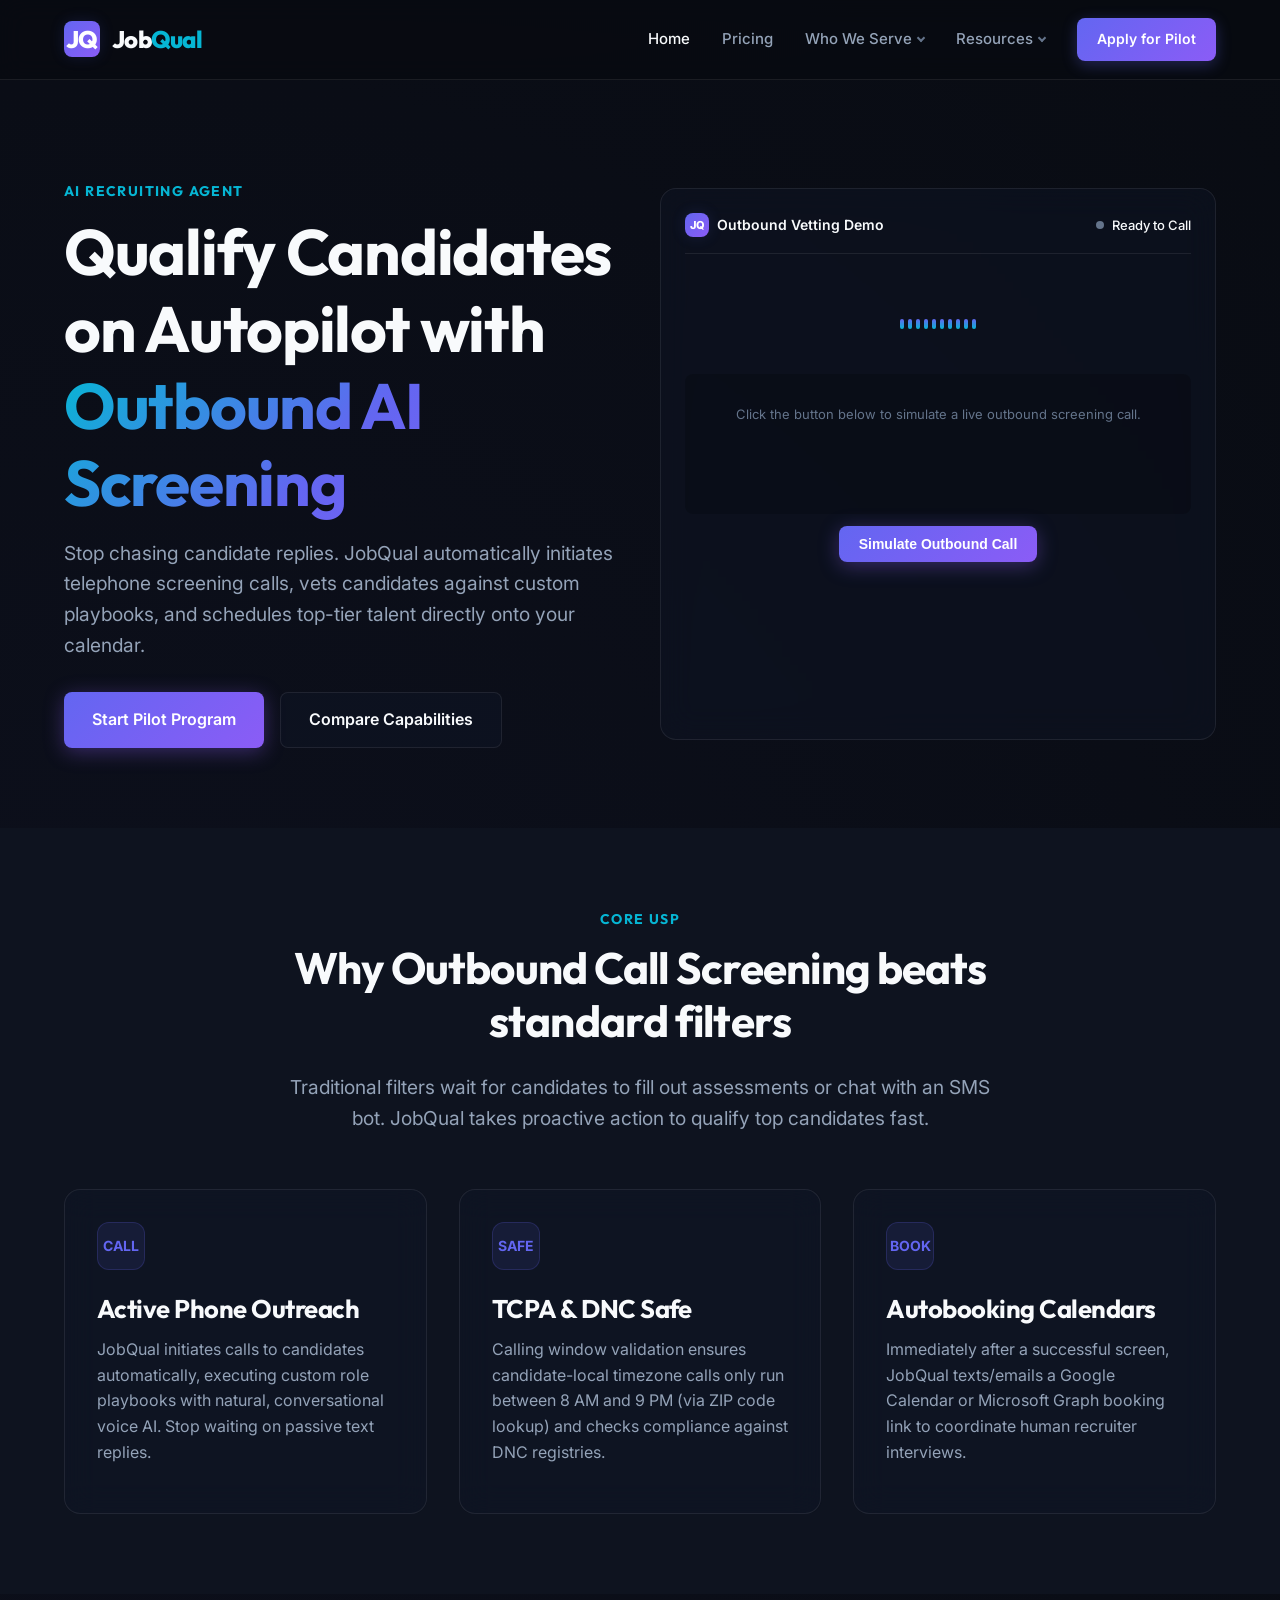
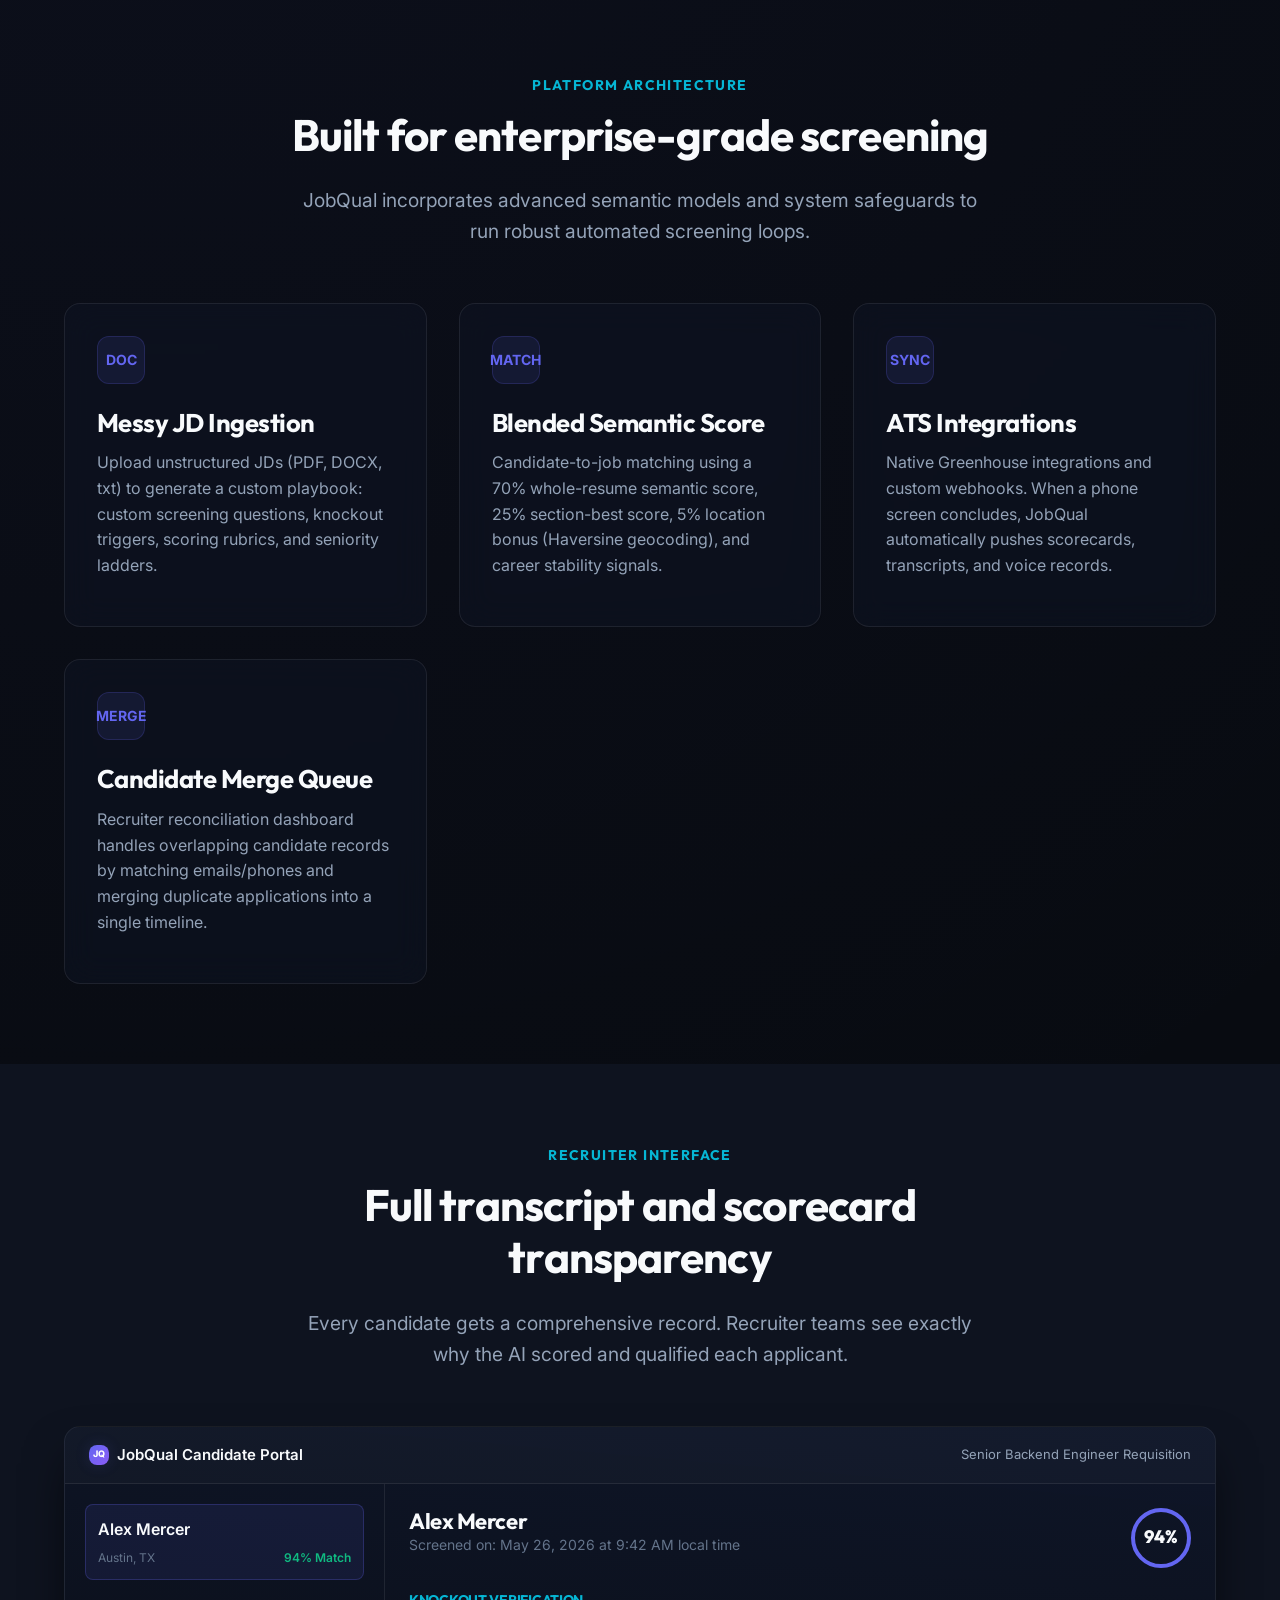
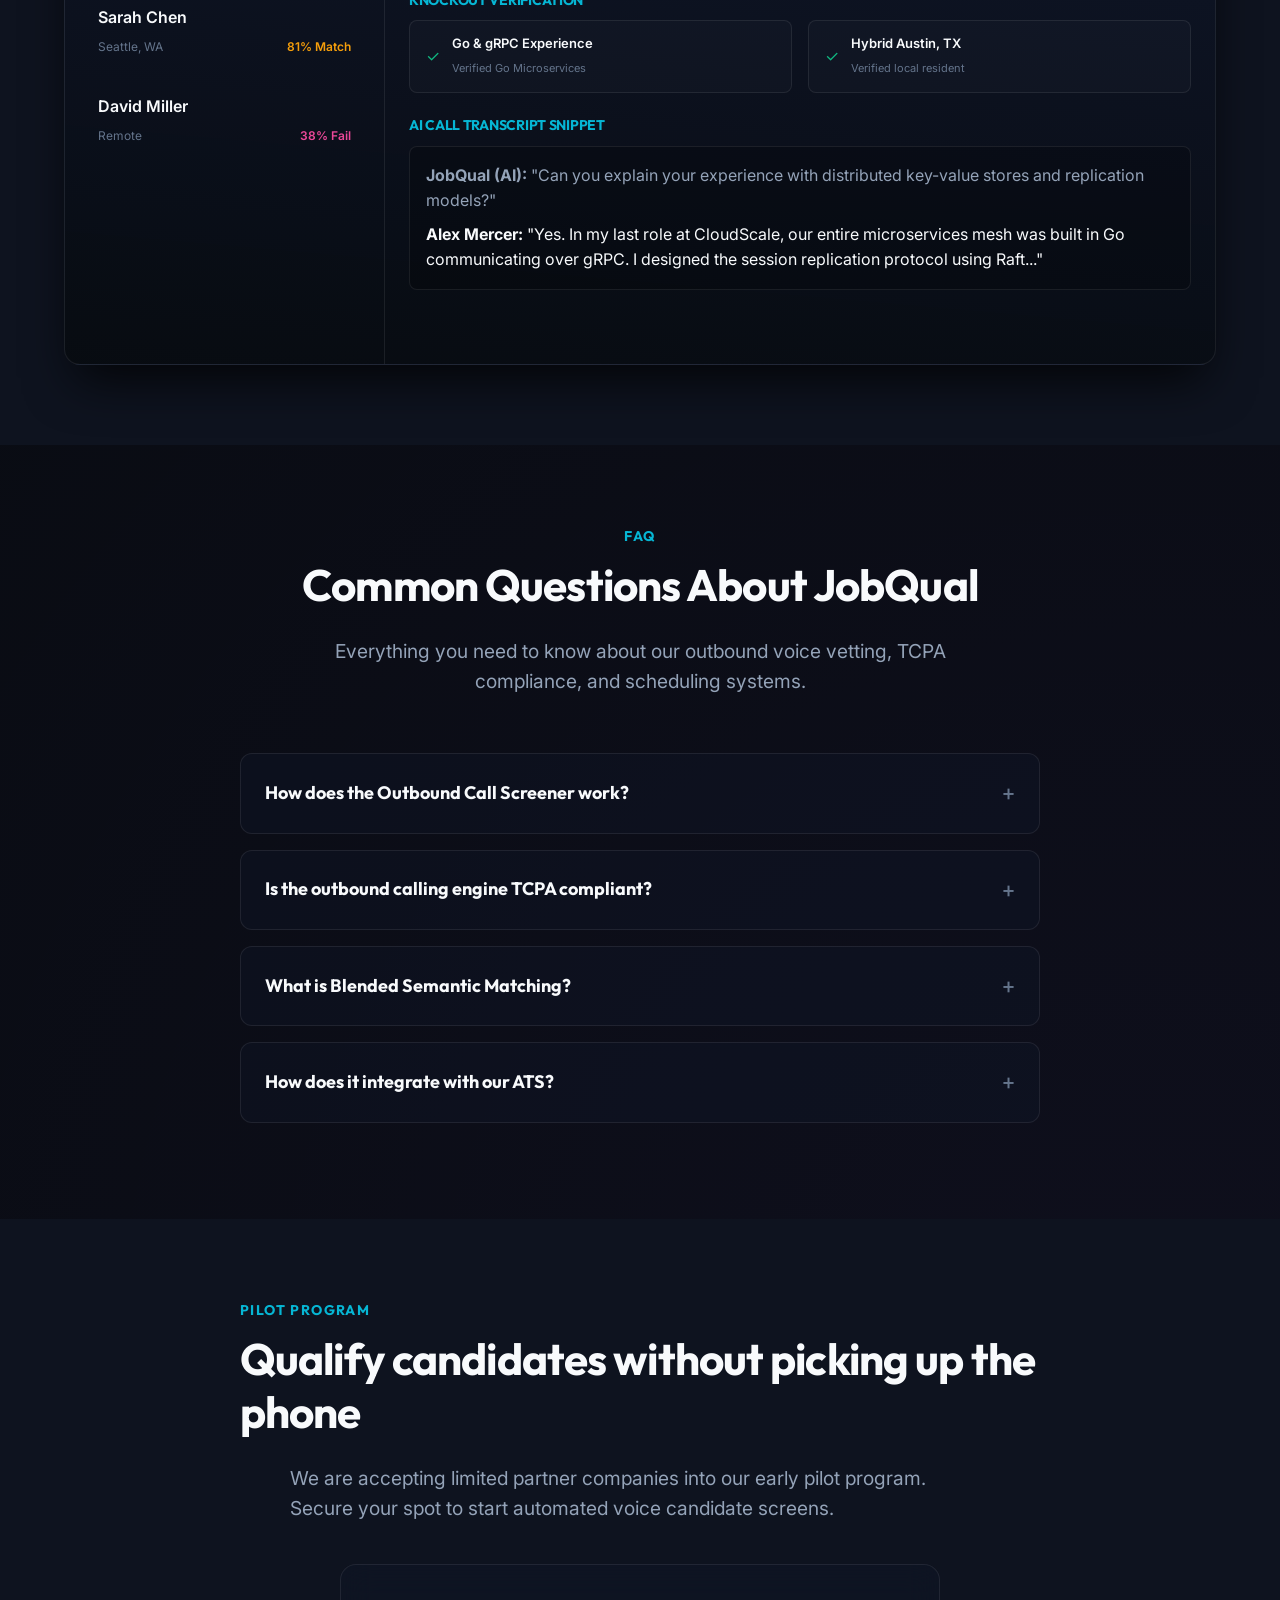
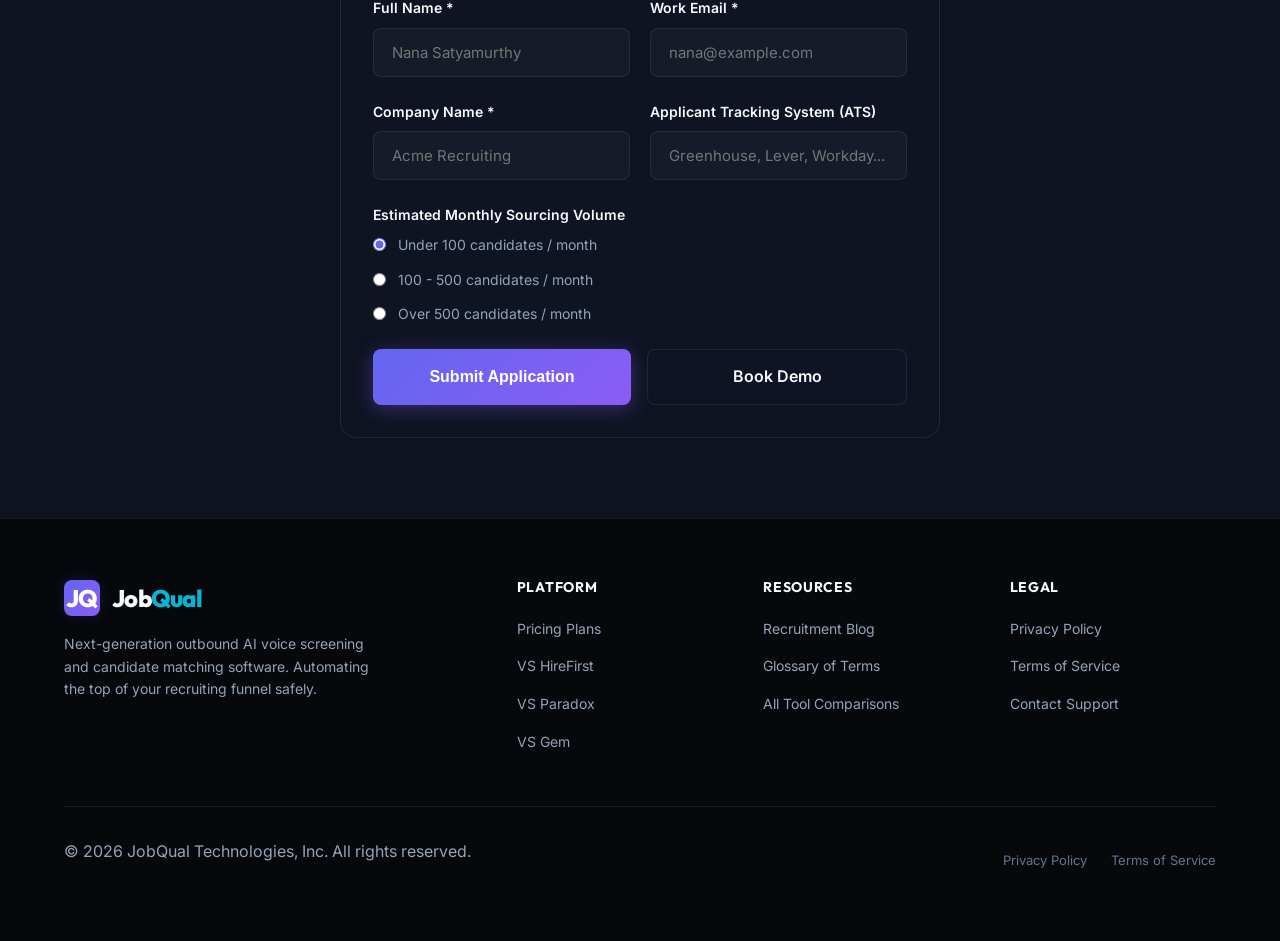
==== commit b3a3d5fc: "Configure pilot form with Web3Forms and Calendly integrations" ====
--- a/index.html
+++ b/index.html
@@ -11,6 +11,10 @@
     <link rel="preconnect" href="https://fonts.googleapis.com">
     <link rel="preconnect" href="https://fonts.gstatic.com" crossorigin>
     <link rel="stylesheet" href="/assets/site.css">
+    <!-- Calendly link widget begin -->
+    <link href="https://assets.calendly.com/assets/external/widget.css" rel="stylesheet">
+    <script src="https://assets.calendly.com/assets/external/widget.js" type="text/javascript" async></script>
+    <!-- Calendly link widget end -->
 </head>
 <body>
 
@@ -305,44 +309,53 @@
             <!-- Pilot Form -->
             <div class="glass-panel" style="max-width: 600px; margin: 0 auto;">
                 <form id="pilot-program-form" class="pilot-form">
-                    <div class="form-row">
+                    <div class="form-success-message" style="display: none; text-align: center; padding: 24px; border: 1px solid var(--accent-teal); border-radius: 8px; margin-bottom: 20px; background: rgba(20,184,166,0.05);">
+                        <h3 class="highlight" style="font-size: 24px; margin-bottom: 12px;">Request Received!</h3>
+                        <p style="margin-bottom: 0; color: var(--text-secondary);">Your application was successfully sent. Opening our appointment calendar to book your onboarding call...</p>
+                    </div>
+                    <div class="form-fields-wrapper">
+                        <div class="form-row">
+                            <div class="form-group">
+                                <label class="form-label" for="pilot-name">Full Name *</label>
+                                <input class="form-input" type="text" id="pilot-name" name="name" required placeholder="Nana Satyamurthy">
+                            </div>
+                            <div class="form-group">
+                                <label class="form-label" for="pilot-email">Work Email *</label>
+                                <input class="form-input" type="email" id="pilot-email" name="email" required placeholder="nana@example.com">
+                            </div>
+                        </div>
+                        <div class="form-row">
+                            <div class="form-group">
+                                <label class="form-label" for="pilot-company">Company Name *</label>
+                                <input class="form-input" type="text" id="pilot-company" name="company" required placeholder="Acme Recruiting">
+                            </div>
+                            <div class="form-group">
+                                <label class="form-label" for="pilot-ats">Applicant Tracking System (ATS)</label>
+                                <input class="form-input" type="text" id="pilot-ats" name="ats" placeholder="Greenhouse, Lever, Workday...">
+                            </div>
+                        </div>
                         <div class="form-group">
-                            <label class="form-label" for="pilot-name">Full Name *</label>
-                            <input class="form-input" type="text" id="pilot-name" required placeholder="Nana Satyamurthy">
-                        </div>
-                        <div class="form-group">
-                            <label class="form-label" for="pilot-email">Work Email *</label>
-                            <input class="form-input" type="email" id="pilot-email" required placeholder="nana@example.com">
-                        </div>
-                    </div>
-                    <div class="form-row">
-                        <div class="form-group">
-                            <label class="form-label" for="pilot-company">Company Name *</label>
-                            <input class="form-input" type="text" id="pilot-company" required placeholder="Acme Recruiting">
-                        </div>
-                        <div class="form-group">
-                            <label class="form-label" for="pilot-ats">Applicant Tracking System (ATS)</label>
-                            <input class="form-input" type="text" id="pilot-ats" placeholder="Greenhouse, Lever, Workday...">
-                        </div>
-                    </div>
-                    <div class="form-group">
-                        <label class="form-label">Estimated Monthly Sourcing Volume</label>
-                        <div class="form-checkbox-group">
-                            <label class="checkbox-label">
-                                <input type="radio" name="pilot-volume" value="lt100" checked>
-                                Under 100 candidates / month
-                            </label>
-                            <label class="checkbox-label">
-                                <input type="radio" name="pilot-volume" value="100-500">
-                                100 - 500 candidates / month
-                            </label>
-                            <label class="checkbox-label">
-                                <input type="radio" name="pilot-volume" value="gt500">
-                                Over 500 candidates / month
-                            </label>
-                        </div>
-                    </div>
-                    <button class="btn btn-primary" type="submit" style="width: 100%; margin-top: 12px;">Submit Application</button>
+                            <label class="form-label">Estimated Monthly Sourcing Volume</label>
+                            <div class="form-checkbox-group">
+                                <label class="checkbox-label">
+                                    <input type="radio" name="pilot-volume" value="lt100" checked>
+                                    Under 100 candidates / month
+                                </label>
+                                <label class="checkbox-label">
+                                    <input type="radio" name="pilot-volume" value="100-500">
+                                    100 - 500 candidates / month
+                                </label>
+                                <label class="checkbox-label">
+                                    <input type="radio" name="pilot-volume" value="gt500">
+                                    Over 500 candidates / month
+                                </label>
+                            </div>
+                        </div>
+                        <div class="form-actions" style="display: flex; gap: 16px; margin-top: 20px;">
+                            <button class="btn btn-primary" type="submit" style="flex: 1;">Submit Application</button>
+                            <a href="#" id="book-demo-btn" class="btn btn-secondary" style="flex: 1; text-align: center; display: inline-flex; align-items: center; justify-content: center;">Book Demo</a>
+                        </div>
+                    </div>
                 </form>
             </div>
         </div>
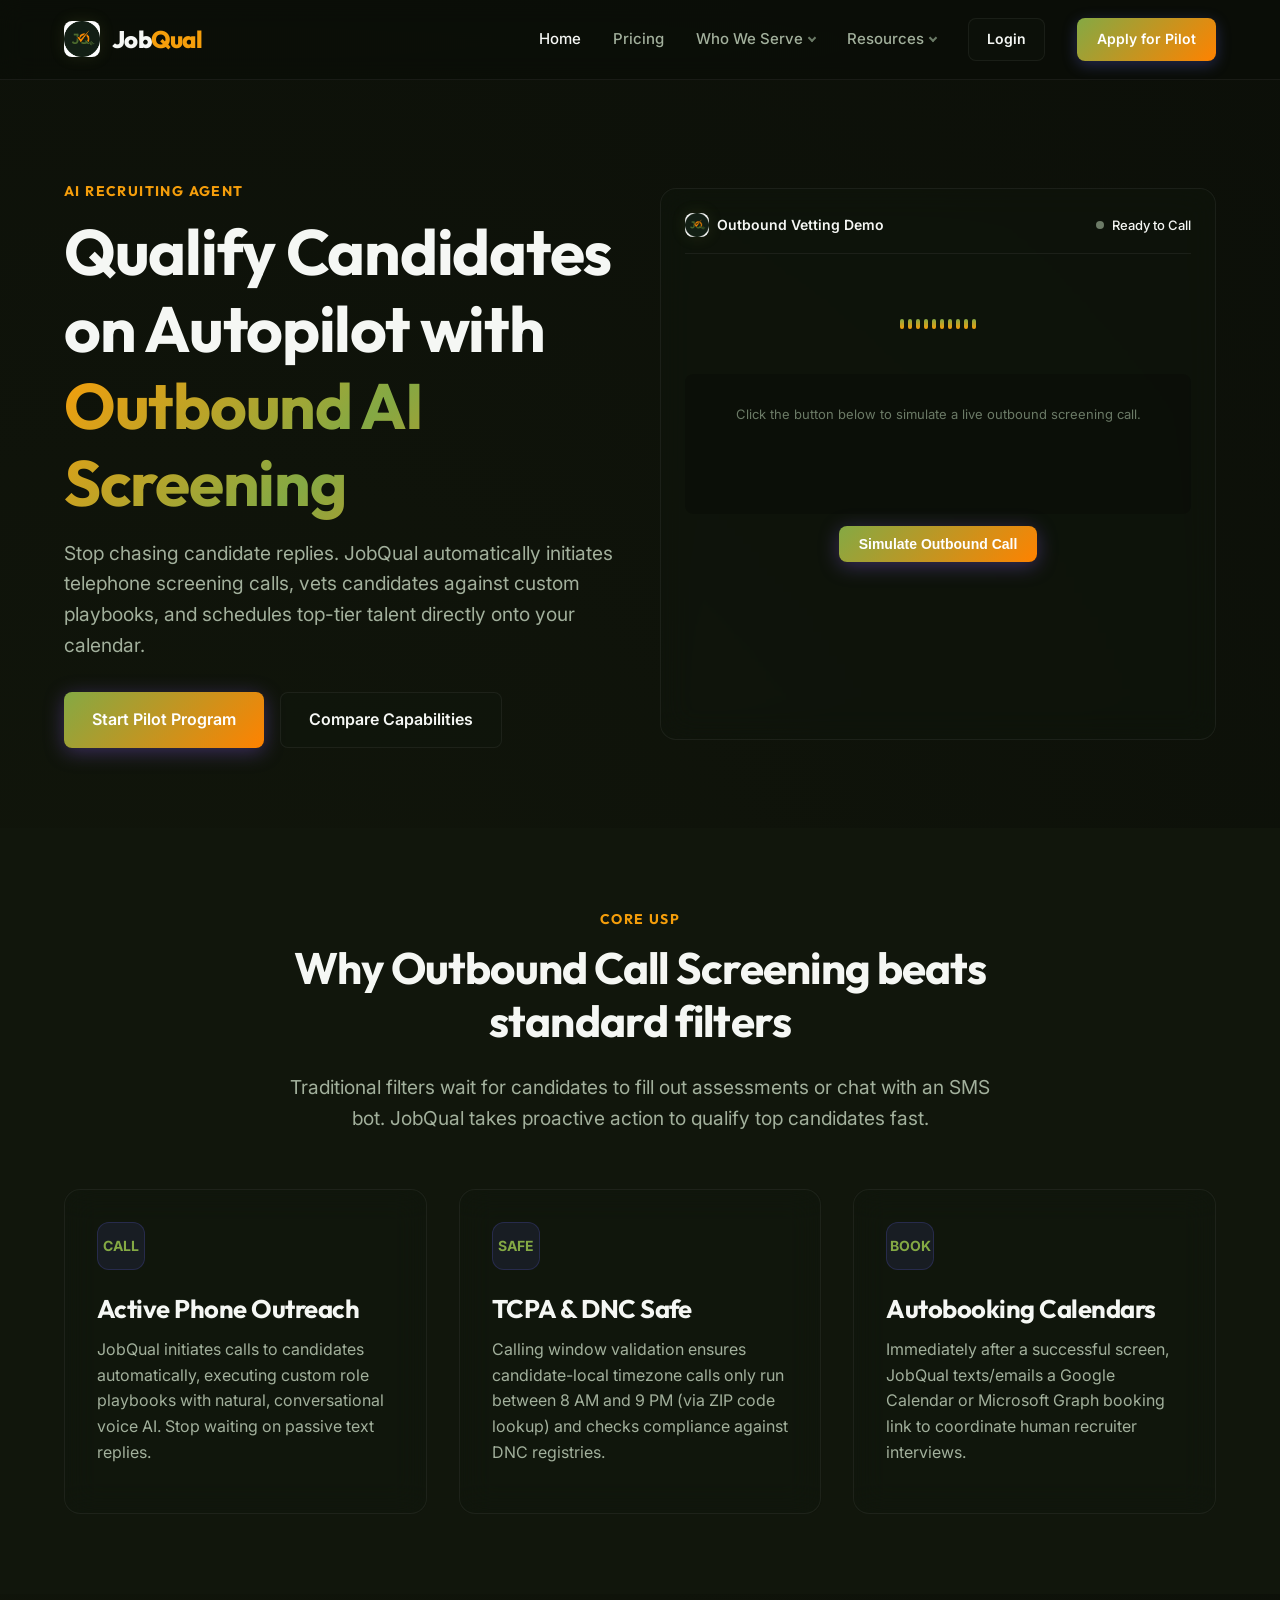
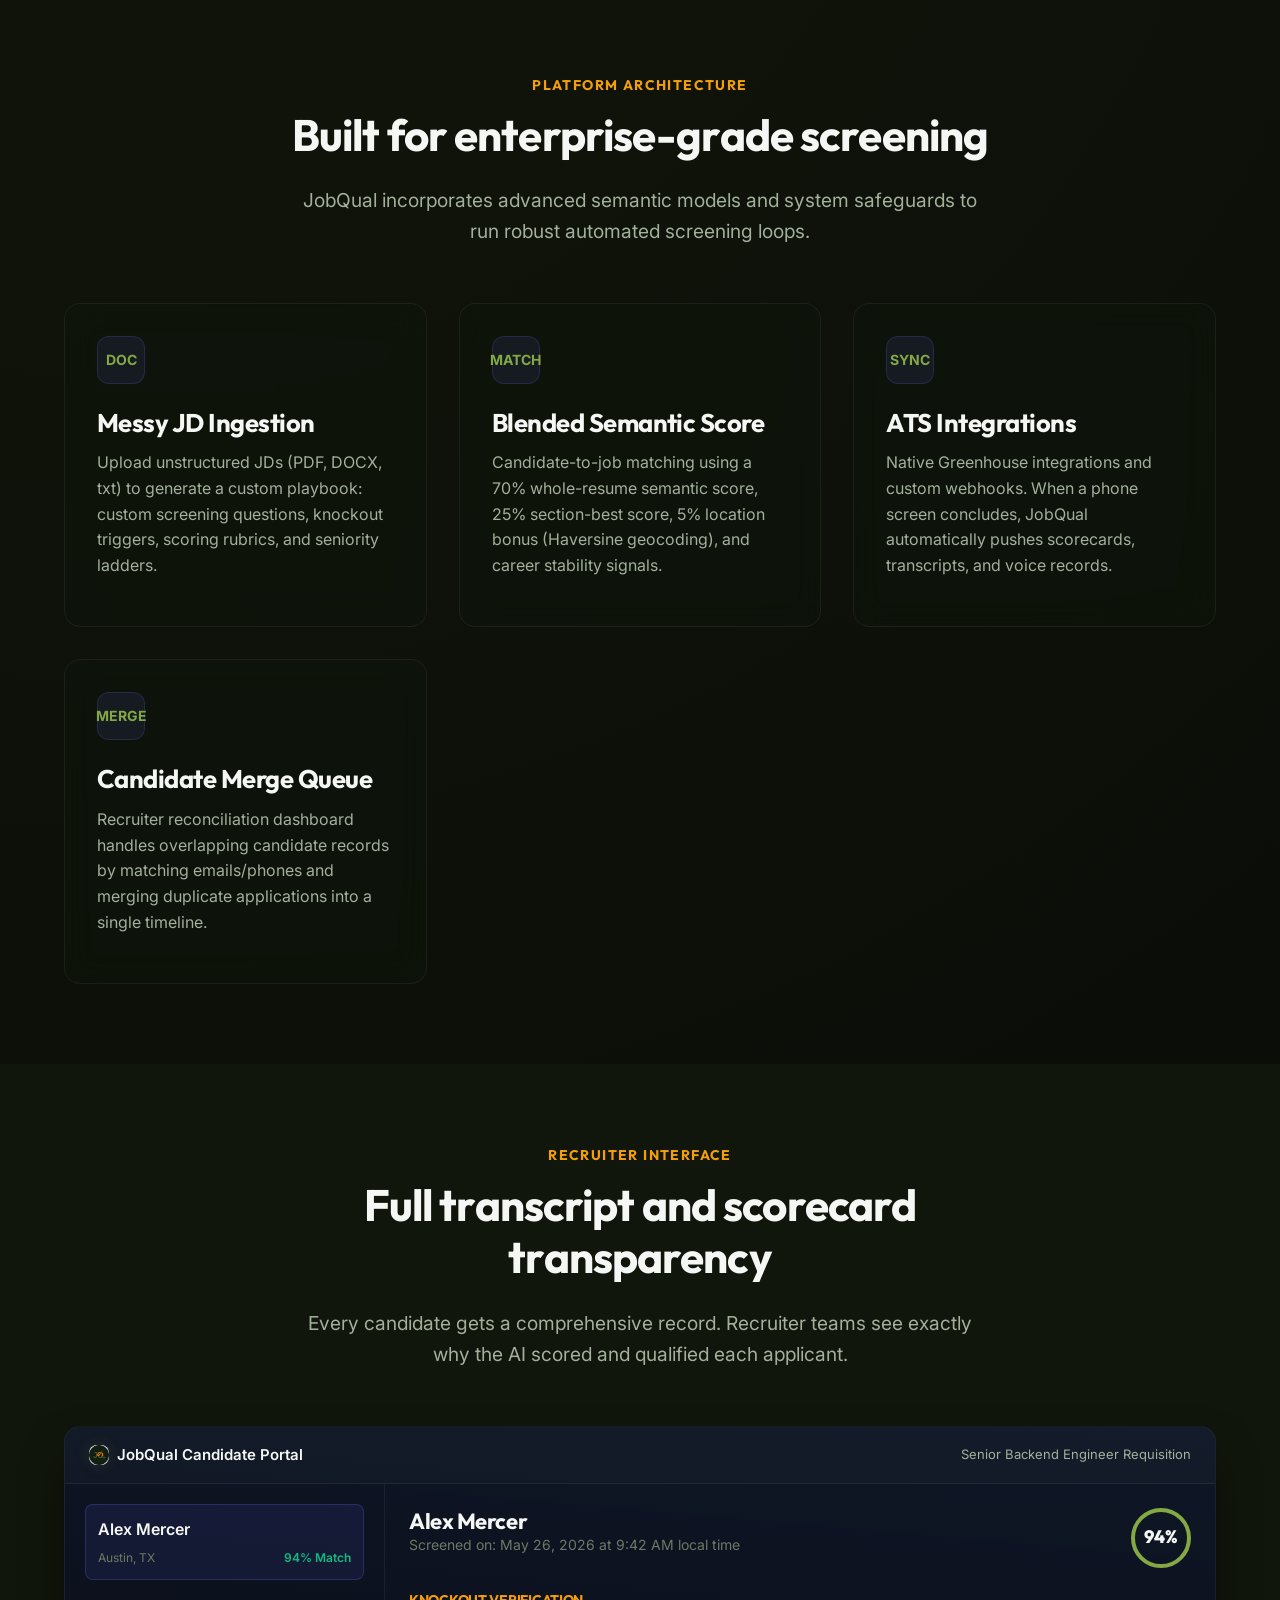
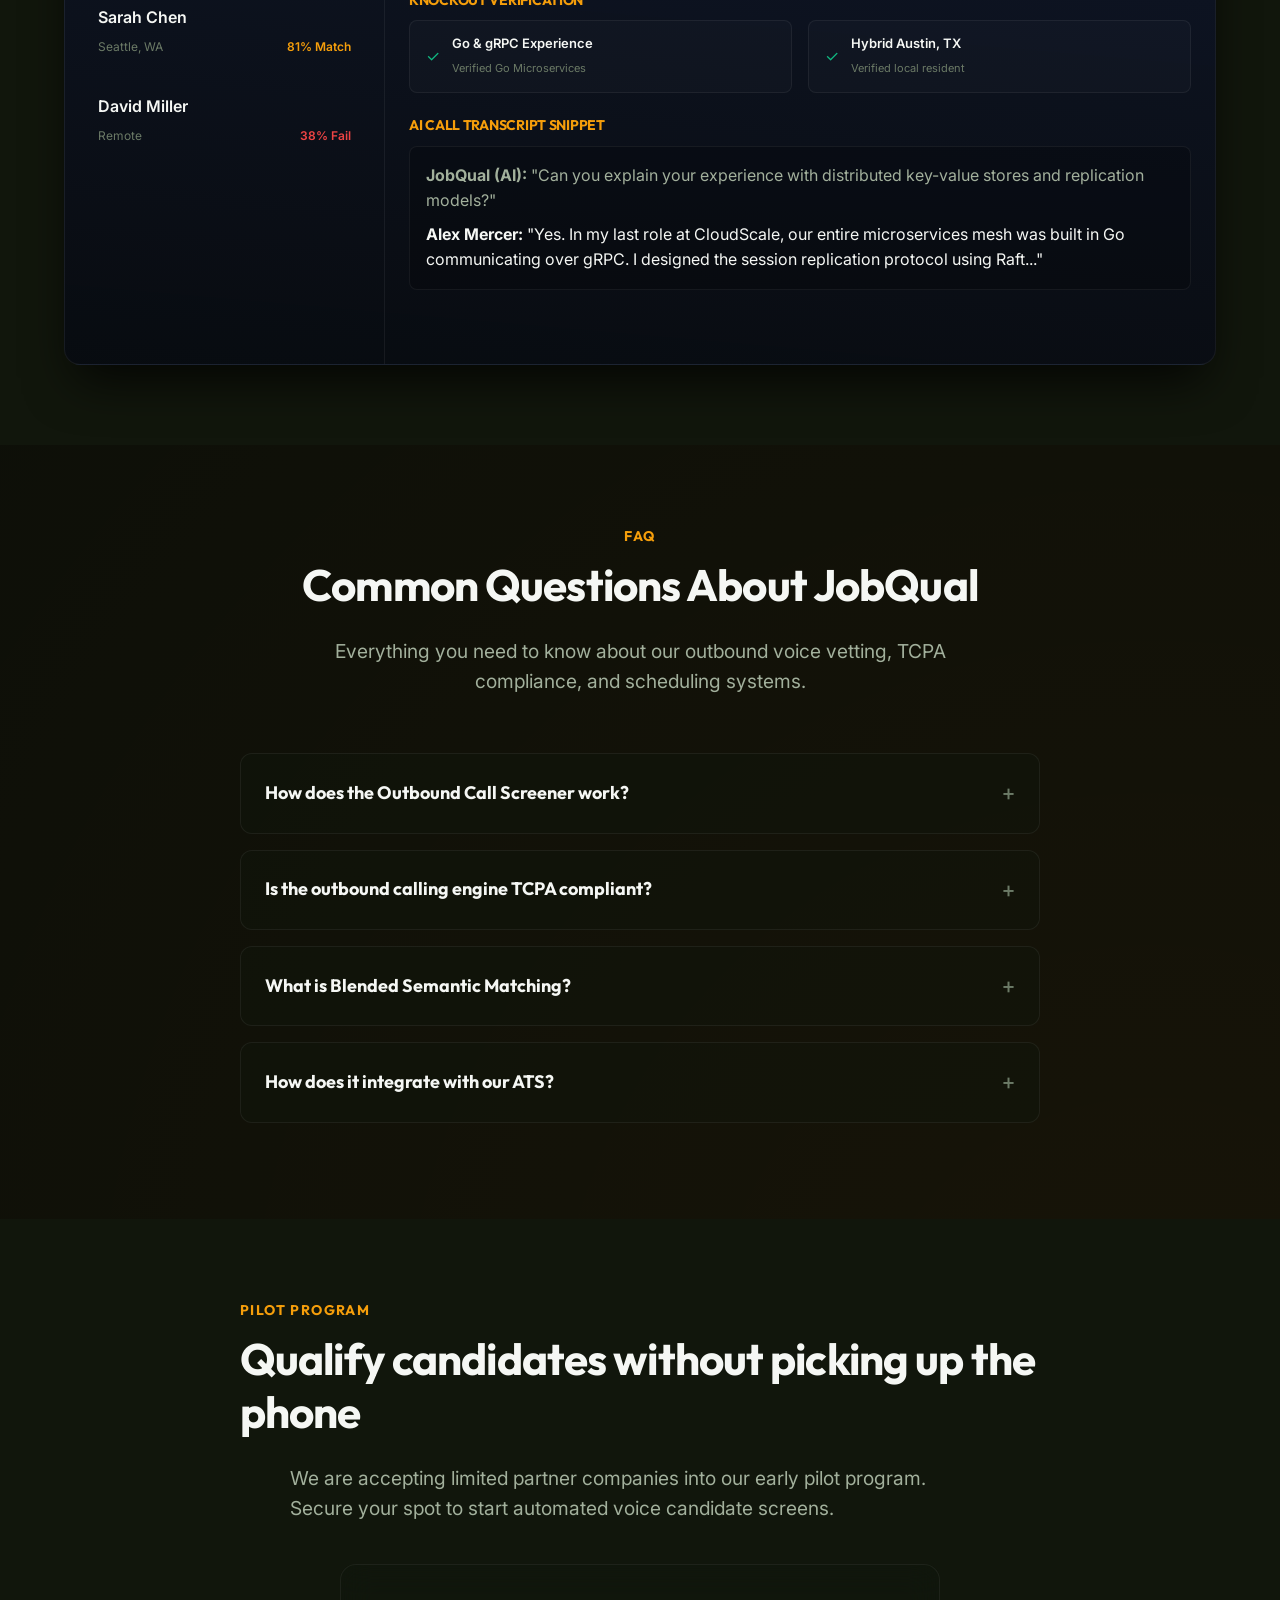
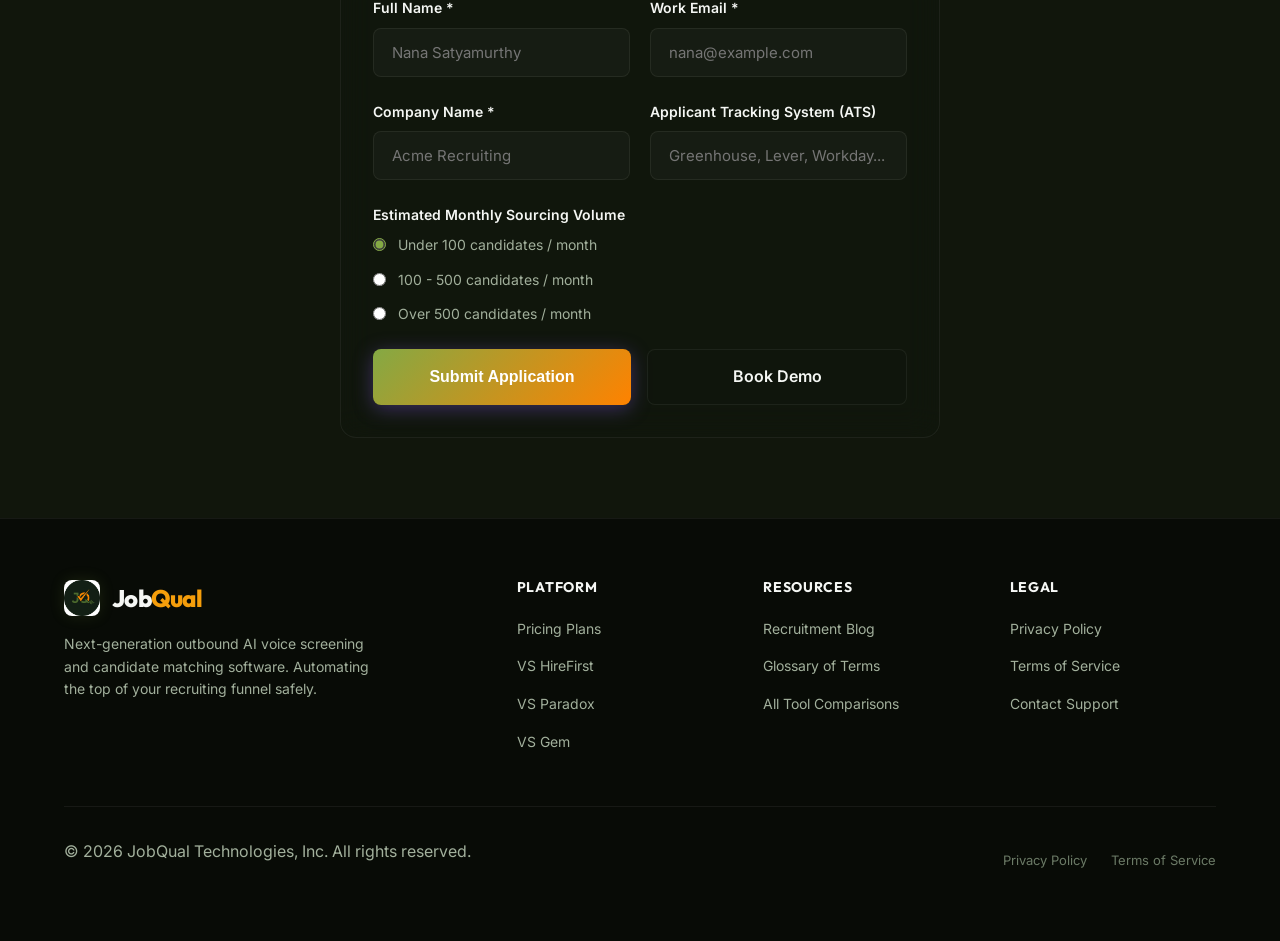
==== commit c9525181: "Add Login button to navigation bar and fix dropdown hover behavior" ====
--- a/index.html
+++ b/index.html
@@ -50,6 +50,7 @@
                     <a href="/compare/">Compare Tools</a>
                 </div>
             </div>
+            <a href="https://dash.jobqual.com" class="nav-login">Login</a>
             <a href="#pilot-cta" class="nav-cta">Apply for Pilot</a>
         </div>
     </div>
--- a/assets/site.css
+++ b/assets/site.css
@@ -1,33 +1,33 @@
 /* ==========================================================================
    JOBQUAL DESIGN SYSTEM & CORE STYLESHEET
-   Aesthetics: Deep Obsidian, Cyber Purple/Indigo & Neon Teal Accents
+   Aesthetics: Modern Olive Green, Vols Orange & warm Gold Accents
    ========================================================================== */
 
 @import url('https://fonts.googleapis.com/css2?family=Inter:wght@400;500;600&family=Outfit:wght@600;700;800&display=swap');
 
 :root {
     /* Color Palette */
-    --bg-obsidian: #080b11;
-    --bg-obsidian-alt: #0e131f;
-    --bg-card: rgba(17, 24, 39, 0.7);
-    --bg-glass: rgba(15, 23, 42, 0.4);
-    
-    --accent-indigo: #6366f1;
-    --accent-violet: #8b5cf6;
-    --accent-teal: #06b6d4;
-    --accent-pink: #ec4899;
-    
-    --accent-indigo-glow: rgba(99, 102, 241, 0.15);
-    --accent-violet-glow: rgba(168, 85, 247, 0.15);
-    --accent-teal-glow: rgba(6, 182, 212, 0.15);
-    
-    --text-primary: #f8fafc;
-    --text-secondary: #94a3b8;
-    --text-muted: #64748b;
-    
-    --border-glass: rgba(255, 255, 255, 0.08);
-    --border-glow: rgba(139, 92, 246, 0.2);
-    --border-glow-hover: rgba(6, 182, 212, 0.4);
+    --bg-obsidian: #0b0e08;
+    --bg-obsidian-alt: #11160c;
+    --bg-card: rgba(20, 27, 16, 0.7);
+    --bg-glass: rgba(17, 24, 14, 0.4);
+    
+    --accent-indigo: #84a944;   /* Olive Green as primary */
+    --accent-violet: #ff8200;   /* Vols Orange as secondary */
+    --accent-teal: #f59e0b;     /* warm Gold as tertiary */
+    --accent-pink: #ef4444;     /* Red/Crimson alert */
+    
+    --accent-indigo-glow: rgba(132, 169, 68, 0.15);
+    --accent-violet-glow: rgba(255, 130, 0, 0.15);
+    --accent-teal-glow: rgba(245, 158, 11, 0.15);
+    
+    --text-primary: #f5f7f4;    /* sage-tinted off-white */
+    --text-secondary: #a2b09c;  /* sage gray */
+    --text-muted: #6b7a66;      /* muted sage */
+    
+    --border-glass: rgba(255, 255, 255, 0.06);
+    --border-glow: rgba(132, 169, 68, 0.25);
+    --border-glow-hover: rgba(255, 130, 0, 0.4);
     
     /* Fonts */
     --font-sans: 'Inter', -apple-system, BlinkMacSystemFont, 'Segoe UI', Roboto, sans-serif;
@@ -58,8 +58,8 @@
 body {
     overflow-x: hidden;
     position: relative;
-    background: radial-gradient(circle at 10% 20%, rgba(99, 102, 241, 0.05) 0%, transparent 40%),
-                radial-gradient(circle at 90% 80%, rgba(139, 92, 246, 0.05) 0%, transparent 40%);
+    background: radial-gradient(circle at 10% 20%, rgba(132, 169, 68, 0.05) 0%, transparent 40%),
+                radial-gradient(circle at 90% 80%, rgba(255, 130, 0, 0.05) 0%, transparent 40%);
 }
 
 .container {
@@ -131,7 +131,7 @@
     left: 0;
     width: 100%;
     height: var(--nav-height);
-    background: rgba(8, 11, 17, 0.7);
+    background: rgba(11, 14, 8, 0.7);
     backdrop-filter: blur(12px);
     -webkit-backdrop-filter: blur(12px);
     border-bottom: 1px solid var(--border-glass);
@@ -141,7 +141,7 @@
 
 nav.scrolled {
     height: 70px;
-    background: rgba(8, 11, 17, 0.9);
+    background: rgba(11, 14, 8, 0.9);
 }
 
 .nav-content {
@@ -164,13 +164,14 @@
 .logo-icon {
     width: 36px;
     height: 36px;
-    background: linear-gradient(135deg, var(--accent-indigo) 0%, var(--accent-violet) 100%);
+    background: url('/assets/favicon.png') no-repeat center center;
+    background-size: cover;
     border-radius: 8px;
     display: flex;
     align-items: center;
     justify-content: center;
     font-weight: 800;
-    color: white;
+    color: transparent;
     box-shadow: 0 0 15px var(--accent-indigo-glow);
 }
 
@@ -244,6 +245,15 @@
     transform: translateX(-50%) translateY(0);
 }
 
+.dropdown-content::before {
+    content: '';
+    position: absolute;
+    top: -15px;
+    left: 0;
+    width: 100%;
+    height: 15px;
+}
+
 .dropdown-content a {
     display: block;
     padding: 10px 16px;
@@ -269,6 +279,27 @@
 
 .nav-cta:hover {
     box-shadow: 0 6px 20px rgba(99, 102, 241, 0.5);
+    transform: translateY(-1px);
+}
+
+.nav-login {
+    border: 1px solid var(--border-glass);
+    background: var(--bg-glass);
+    color: var(--text-primary);
+    padding: 9px 18px; /* Offset by 1px to match height of nav-cta with its border */
+    border-radius: 8px;
+    font-weight: 600;
+    font-size: 14px;
+    transition: var(--transition-smooth);
+    display: inline-flex;
+    align-items: center;
+    justify-content: center;
+}
+
+.nav-login:hover {
+    background: rgba(255, 255, 255, 0.05);
+    border-color: var(--text-secondary);
+    color: var(--text-primary);
     transform: translateY(-1px);
 }
 
@@ -1032,7 +1063,7 @@
 .site-footer {
     border-top: 1px solid var(--border-glass);
     padding: 60px 0;
-    background: #06080c;
+    background: #080b06;
 }
 
 .footer-grid {
@@ -1143,10 +1174,16 @@
         overflow-y: auto;
     }
     
+    .nav-links .nav-login {
+        width: 100%;
+        text-align: center;
+        margin-top: 16px;
+    }
+    
     .nav-links .nav-cta {
         width: 100%;
         text-align: center;
-        margin-top: 16px;
+        margin-top: 8px;
     }
     
     .nav-toggle:checked ~ .nav-links {
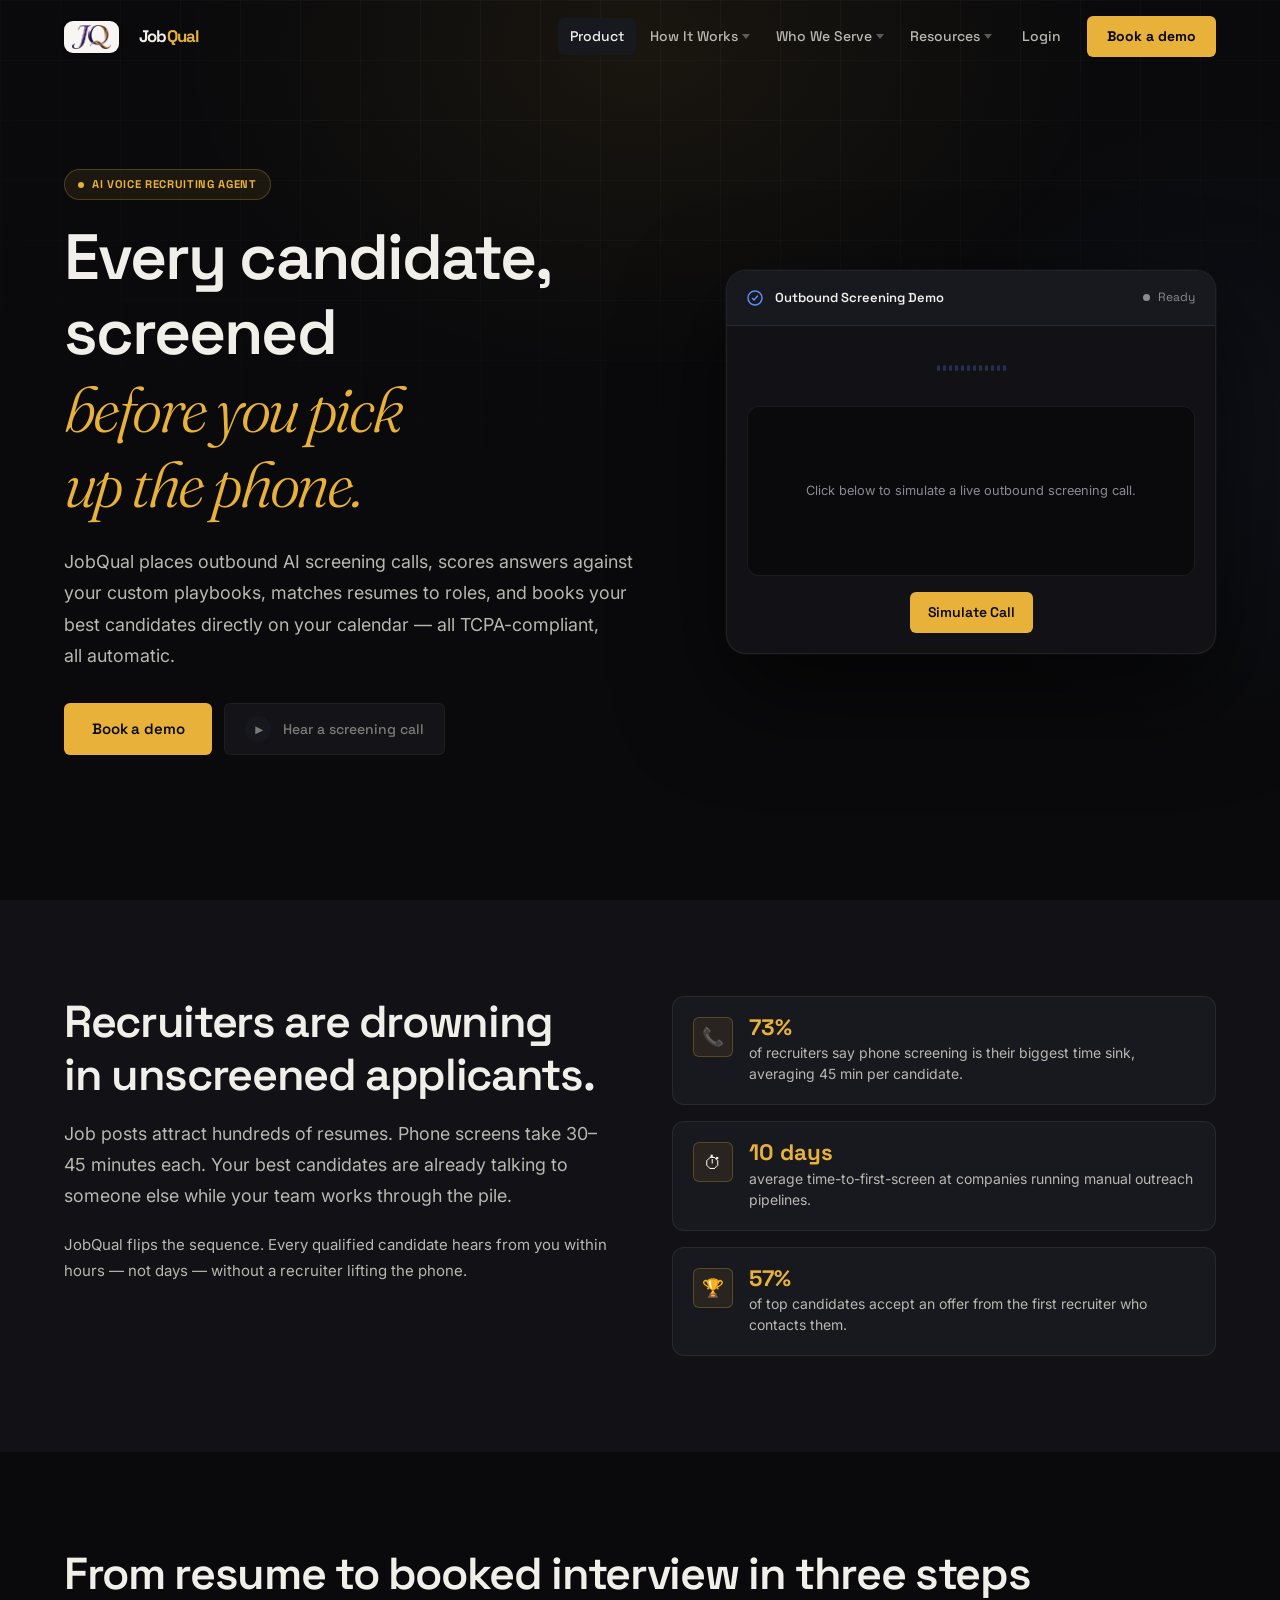
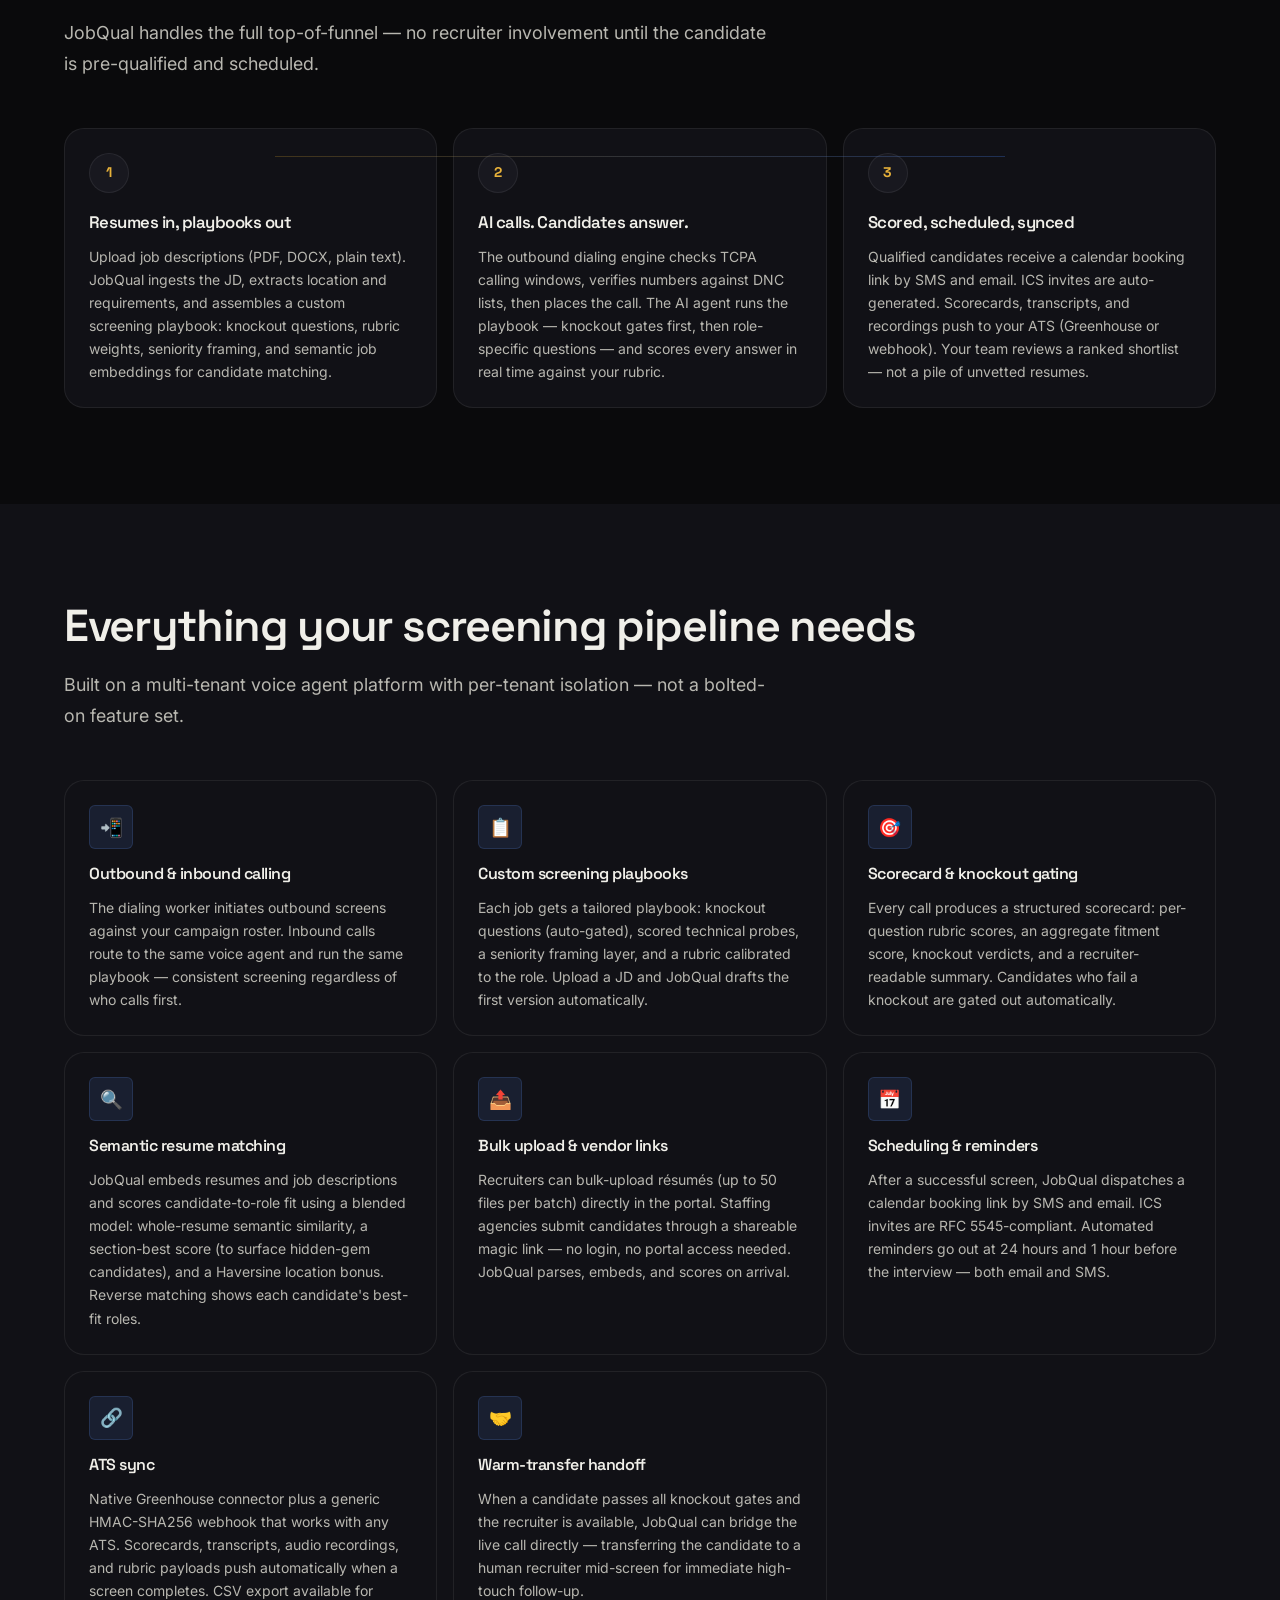
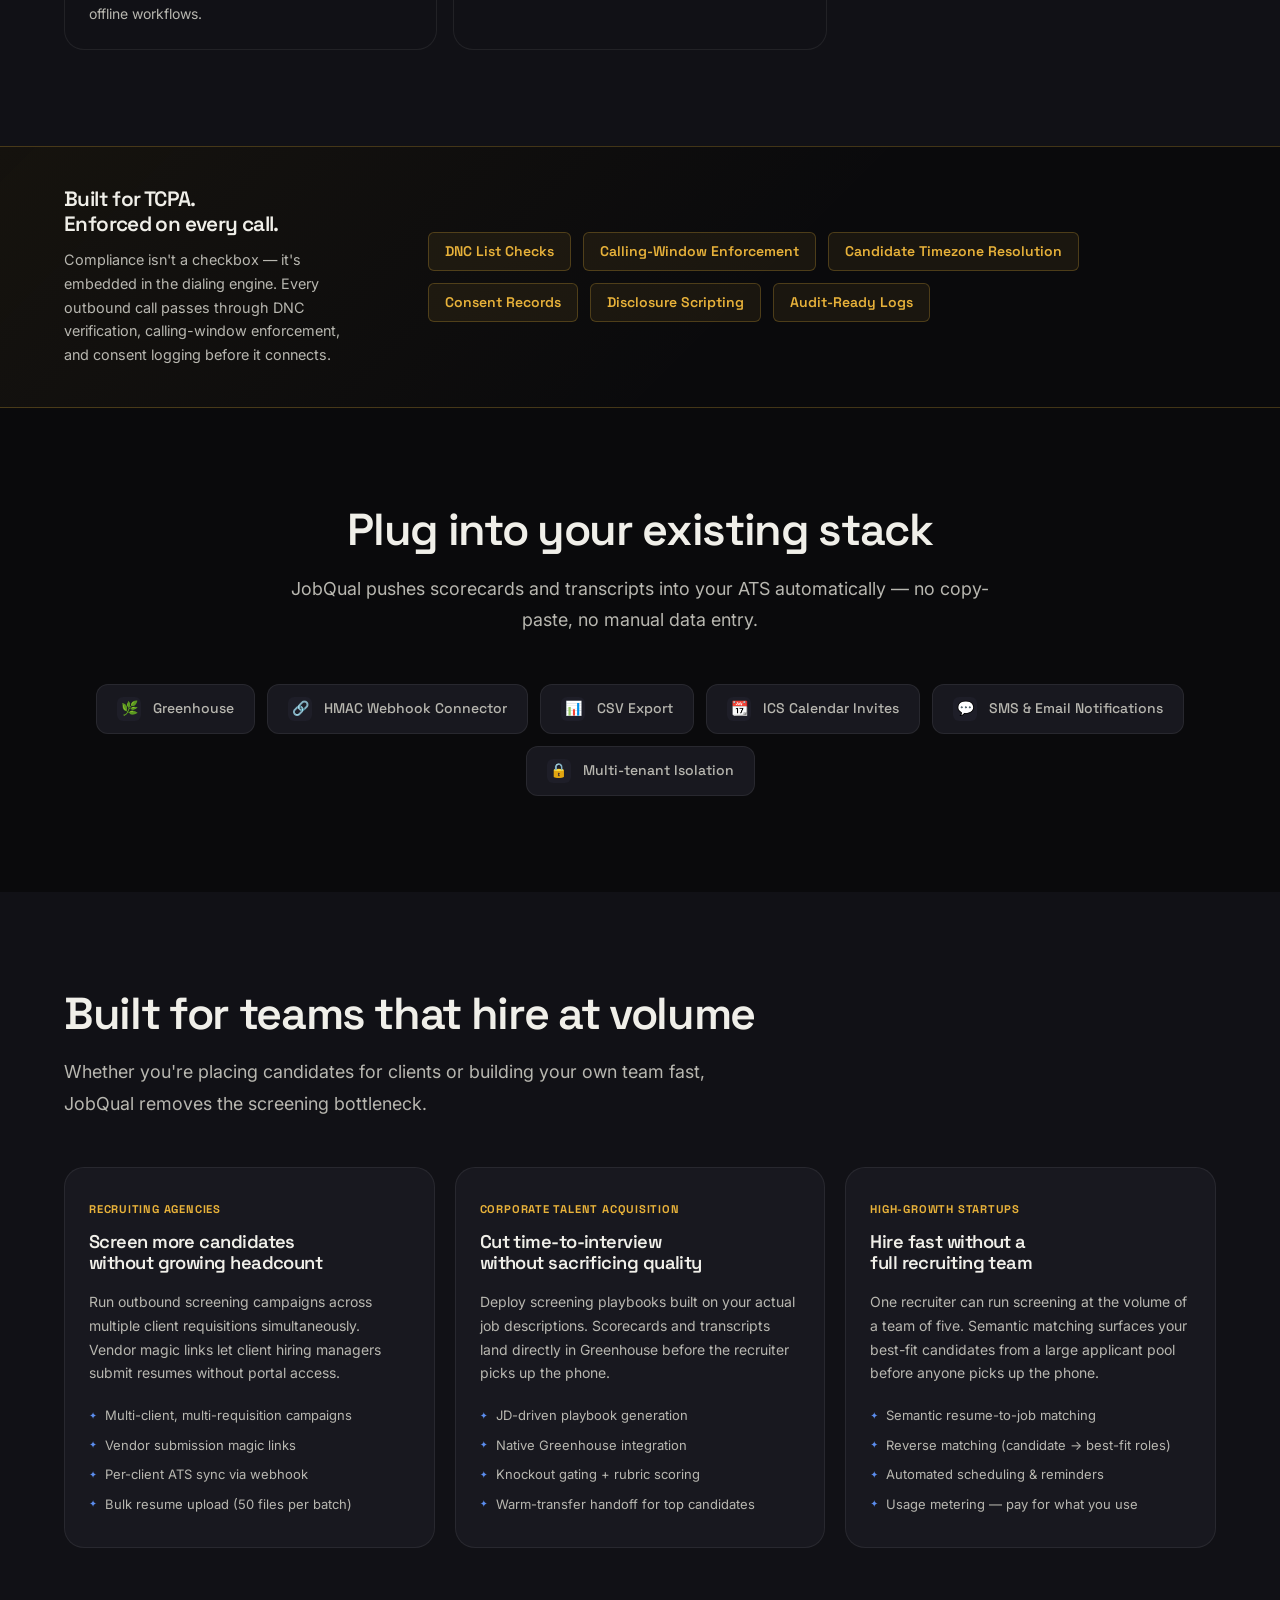
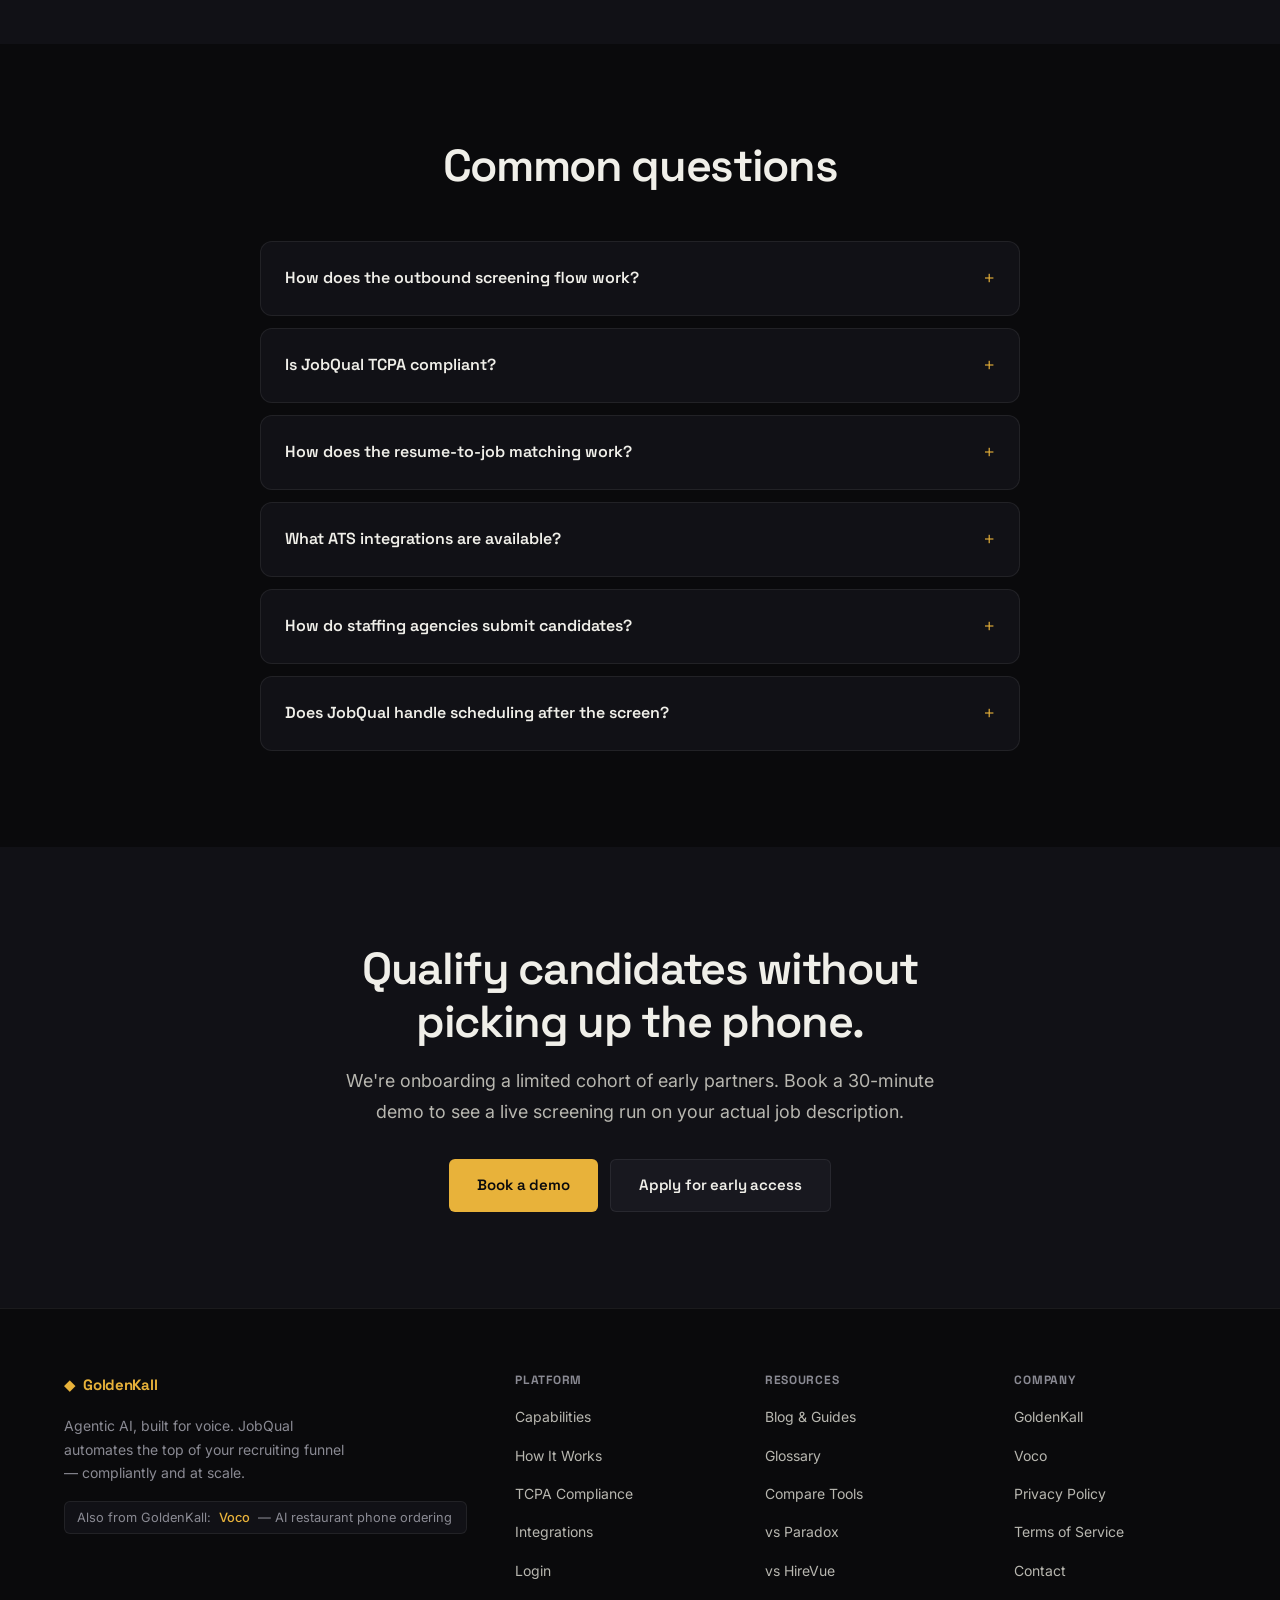
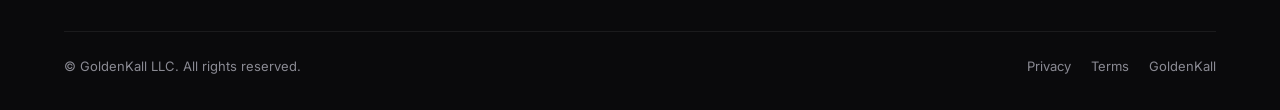
==== commit 9bdb90e4: "Rebuild on GoldenKall design system; re-canonicalize to jobqual.goldenkall.com, add logos, favicons," ====
--- a/index.html
+++ b/index.html
@@ -1,447 +1,643 @@
 <!DOCTYPE html>
 <html lang="en">
 <head>
-    <meta charset="UTF-8">
-    <meta name="viewport" content="width=device-width, initial-scale=1.0">
-    <title>JobQual | Outbound AI Phone Screening & Candidate Vetting Software</title>
-    <meta name="description" content="Automate candidate outreach and qualification. JobQual initiates TCPA-compliant outbound voice screening calls, scores candidates against custom playbooks, and books interviews.">
-    <meta name="robots" content="index, follow">
-    <link rel="canonical" href="https://jobqual.ai/">
-    <link rel="icon" type="image/png" href="/assets/favicon.png">
-    <link rel="preconnect" href="https://fonts.googleapis.com">
-    <link rel="preconnect" href="https://fonts.gstatic.com" crossorigin>
-    <link rel="stylesheet" href="/assets/site.css">
-    <!-- Calendly link widget begin -->
-    <link href="https://assets.calendly.com/assets/external/widget.css" rel="stylesheet">
-    <script src="https://assets.calendly.com/assets/external/widget.js" type="text/javascript" async></script>
-    <!-- Calendly link widget end -->
+  <meta charset="UTF-8">
+  <meta name="viewport" content="width=device-width, initial-scale=1.0">
+  <title>JobQual — AI Phone Screening &amp; Candidate Qualification | GoldenKall</title>
+  <meta name="description" content="JobQual automatically calls, screens, and scores candidates against custom playbooks — TCPA-compliant, ATS-integrated, with resume matching and scheduling built in.">
+  <meta name="robots" content="index, follow">
+  <link rel="canonical" href="https://jobqual.goldenkall.com/">
+  <link rel="icon" type="image/png" sizes="32x32" href="/assets/favicon-32.png">
+  <link rel="icon" type="image/png" sizes="16x16" href="/assets/favicon-16.png">
+  <link rel="apple-touch-icon" sizes="180x180" href="/assets/apple-touch-icon.png">
+
+  <!-- Open Graph -->
+  <meta property="og:type"        content="website">
+  <meta property="og:url"         content="https://jobqual.goldenkall.com/">
+  <meta property="og:title"       content="JobQual — AI Phone Screening &amp; Candidate Qualification">
+  <meta property="og:description" content="Outbound AI voice screening, resume-to-job matching, and automated scheduling. TCPA-compliant. Greenhouse-integrated.">
+  <meta property="og:image"       content="https://jobqual.goldenkall.com/assets/og-card.jpg">
+  <meta property="og:site_name"   content="JobQual by GoldenKall">
+
+  <!-- Twitter -->
+  <meta name="twitter:card"        content="summary_large_image">
+  <meta name="twitter:url"         content="https://jobqual.goldenkall.com/">
+  <meta name="twitter:title"       content="JobQual — AI Phone Screening &amp; Candidate Qualification">
+  <meta name="twitter:description" content="Outbound AI voice screening, resume-to-job matching, and automated scheduling. TCPA-compliant. Greenhouse-integrated.">
+  <meta name="twitter:image"       content="https://jobqual.goldenkall.com/assets/og-card.jpg">
+
+  <!-- Fonts -->
+  <link rel="preconnect" href="https://fonts.googleapis.com">
+  <link rel="preconnect" href="https://fonts.gstatic.com" crossorigin>
+
+  <link rel="stylesheet" href="/assets/site.css">
+
+  <!-- JSON-LD: SoftwareApplication + Organization + FAQPage -->
+  <script type="application/ld+json">
+  {
+    "@context": "https://schema.org",
+    "@graph": [
+      {
+        "@type": "Organization",
+        "@id": "https://goldenkall.com/#organization",
+        "name": "GoldenKall LLC",
+        "url": "https://goldenkall.com",
+        "description": "Agentic AI, built for voice."
+      },
+      {
+        "@type": "SoftwareApplication",
+        "@id": "https://jobqual.goldenkall.com/#application",
+        "name": "JobQual by GoldenKall",
+        "applicationCategory": "BusinessApplication",
+        "operatingSystem": "All",
+        "url": "https://jobqual.goldenkall.com/",
+        "description": "Multi-tenant AI voice agent for recruiting. Outbound and inbound phone screening, TCPA-compliant calling, custom screening playbooks, resume matching, and ATS sync.",
+        "publisher": { "@id": "https://goldenkall.com/#organization" },
+        "parentOrganization": { "@id": "https://goldenkall.com/#organization" },
+        "isPartOf": { "@id": "https://goldenkall.com/#organization" }
+      },
+      {
+        "@type": "FAQPage",
+        "mainEntity": [
+          {
+            "@type": "Question",
+            "name": "How does JobQual's outbound screening work?",
+            "acceptedAnswer": {
+              "@type": "Answer",
+              "text": "When a candidate enters the system, JobQual checks TCPA calling windows (8 AM–9 PM candidate-local time via ZIP geocoding), verifies the number against the DNC list, then places an outbound call. The AI agent works through a custom per-role playbook — knockout questions first, then role-specific probes — and scores each answer against a rubric in real time."
+            }
+          },
+          {
+            "@type": "Question",
+            "name": "Is JobQual TCPA compliant?",
+            "acceptedAnswer": {
+              "@type": "Answer",
+              "text": "Yes. The dialing engine enforces calling-window validation (8 AM–9 PM in the candidate's local timezone, resolved via ZIP code), checks every number against global and tenant-level DNC lists, and stores per-candidate consent records for audit."
+            }
+          },
+          {
+            "@type": "Question",
+            "name": "How does the resume-to-job matching work?",
+            "acceptedAnswer": {
+              "@type": "Answer",
+              "text": "JobQual uses semantic embeddings to score candidates against job descriptions. The blended score weights whole-resume semantic similarity, a section-best match (to surface hidden-gem candidates), and a location proximity bonus using Haversine distance from geocoded coordinates. A reranker pass refines the top results."
+            }
+          },
+          {
+            "@type": "Question",
+            "name": "What ATS integrations does JobQual support?",
+            "acceptedAnswer": {
+              "@type": "Answer",
+              "text": "JobQual has a native Greenhouse connector and a generic HMAC-SHA256 webhook connector that works with any ATS that accepts webhooks. After a screen completes, scorecards, transcripts, and recordings push automatically."
+            }
+          },
+          {
+            "@type": "Question",
+            "name": "How do staffing agencies submit candidates?",
+            "acceptedAnswer": {
+              "@type": "Answer",
+              "text": "Recruiters can generate a vendor magic link per job or per tenant. Agencies receive the link and upload resumes directly — no login required. JobQual parses, embeds, and scores them automatically, then surfaces them in the recruiter portal."
+            }
+          },
+          {
+            "@type": "Question",
+            "name": "Does JobQual handle interview scheduling?",
+            "acceptedAnswer": {
+              "@type": "Answer",
+              "text": "Yes. After a successful screen, JobQual sends the candidate a calendar booking link via email and SMS. ICS invites are generated automatically, and the system dispatches 24-hour and 1-hour reminders by both email and SMS."
+            }
+          }
+        ]
+      }
+    ]
+  }
+  </script>
 </head>
 <body>
 
-<!-- Navigation -->
+<!-- =========================================================================
+     NAVIGATION
+     ========================================================================= -->
 <nav>
-    <div class="container nav-content">
-        <a href="/" class="nav-logo">
-            <div class="logo-icon">JQ</div>
-            <div class="logo-text">Job<span>Qual</span></div>
-        </a>
-        <input type="checkbox" id="nav-toggle" class="nav-toggle">
-        <label for="nav-toggle" class="nav-toggle-label">
-            <span></span>
-            <span></span>
-            <span></span>
-        </label>
-        <div class="nav-links">
-            <a href="/" class="nav-link active">Home</a>
-            <a href="/pricing.html" class="nav-link">Pricing</a>
-            <div class="nav-dropdown">
-                <span class="nav-link dropdown-trigger">Who We Serve</span>
-                <div class="dropdown-content">
-                    <a href="/blog/the-roi-of-automated-phone-screening-for-recruiting-agencies.html">Recruiting Agencies</a>
-                    <a href="/compare/jobqual-vs-hirefirst.html">Corporate Talent Acquisition</a>
-                    <a href="/compare/jobqual-vs-gem.html">High-Growth Startups</a>
-                </div>
+  <div class="container nav-content">
+    <a href="/" class="nav-logo" aria-label="JobQual home">
+      <span class="logo-plate"><img src="/assets/jobqual-logo.png" alt="" aria-hidden="true" class="logo-img"></span>
+      <span class="logo-wordmark">Job<span>Qual</span></span>
+    </a>
+
+    <input type="checkbox" id="nav-toggle" class="nav-toggle" aria-hidden="true">
+    <label for="nav-toggle" class="nav-toggle-label" aria-label="Toggle navigation">
+      <span></span><span></span><span></span>
+    </label>
+
+    <div class="nav-links" role="navigation" aria-label="Main navigation">
+      <a href="/" class="nav-link active">Product</a>
+
+      <div class="nav-dropdown">
+        <span class="nav-link dropdown-trigger" role="button" tabindex="0">How It Works</span>
+        <div class="dropdown-content">
+          <a href="/#how-it-works">Screening Flow</a>
+          <a href="/#features">Platform Capabilities</a>
+          <a href="/#compliance">TCPA &amp; Compliance</a>
+          <a href="/#integrations">ATS Integrations</a>
+        </div>
+      </div>
+
+      <div class="nav-dropdown">
+        <span class="nav-link dropdown-trigger" role="button" tabindex="0">Who We Serve</span>
+        <div class="dropdown-content">
+          <a href="/blog/the-roi-of-automated-phone-screening-for-recruiting-agencies.html">Recruiting Agencies</a>
+          <a href="/compare/jobqual-vs-hirefirst.html">Corporate Talent Acquisition</a>
+          <a href="/compare/jobqual-vs-gem.html">High-Growth Startups</a>
+        </div>
+      </div>
+
+      <div class="nav-dropdown">
+        <span class="nav-link dropdown-trigger" role="button" tabindex="0">Resources</span>
+        <div class="dropdown-content">
+          <a href="/blog/">Blog &amp; Guides</a>
+          <a href="/glossary/">Glossary</a>
+          <a href="/compare/">Compare Tools</a>
+        </div>
+      </div>
+
+      <a href="https://dash.jobqual.com" class="nav-login" rel="noopener">Login</a>
+      <a class="nav-cta btn-primary" href="https://goldenkall.setmore.com/0YuCQah6zeVJgodzB4D7GRhqLPfy3jzr?step=time-slot&amp;products=6ee479b0-2fcf-444d-ae96-17ef5512af6e%7C5759dce2-b79f-469e-a543-d8b3f57ef985&amp;type=service&amp;staff=0YuCQah6zeVJgodzB4D7GRhqLPfy3jzr&amp;staffSelected=false" target="_blank" rel="noopener" data-placeholder="booking">Book a demo</a>
+    </div>
+  </div>
+</nav>
+
+<!-- =========================================================================
+     HERO
+     ========================================================================= -->
+<section class="hero" aria-label="Hero">
+  <div class="hero-bg" aria-hidden="true">
+    <div class="hero-grid"></div>
+    <div class="hero-glow"></div>
+    <div class="hero-glow-blue"></div>
+  </div>
+
+  <div class="container">
+    <div class="hero-inner">
+
+      <!-- Left: copy -->
+      <div>
+        <div class="hero-tag">AI Voice Recruiting Agent</div>
+        <h1>
+          Every candidate, screened
+          <span class="serif-accent">before you pick up the phone.</span>
+        </h1>
+        <p class="lede">JobQual places outbound AI screening calls, scores answers against your custom playbooks, matches resumes to roles, and books your best candidates directly on your calendar — all TCPA-compliant, all automatic.</p>
+
+        <div class="hero-actions">
+          <a class="btn btn-primary" href="https://goldenkall.setmore.com/0YuCQah6zeVJgodzB4D7GRhqLPfy3jzr?step=time-slot&amp;products=6ee479b0-2fcf-444d-ae96-17ef5512af6e%7C5759dce2-b79f-469e-a543-d8b3f57ef985&amp;type=service&amp;staff=0YuCQah6zeVJgodzB4D7GRhqLPfy3jzr&amp;staffSelected=false" target="_blank" rel="noopener" data-placeholder="booking">Book a demo</a>
+          <!-- Secondary CTA — apply for pilot via email until booking page is live -->
+          <!-- Apply for pilot: mailto:info@jobqual.goldenkall.com -->
+          <button class="demo-audio-btn" disabled aria-label="Demo audio coming soon" data-placeholder="demo-audio">
+            <span class="play-wrap" aria-hidden="true">▶</span>
+            Hear a screening call
+          </button>
+        </div>
+      </div>
+
+      <!-- Right: live call simulator widget -->
+      <div class="hero-widget" id="call-simulator-widget" aria-label="Live screening call simulator">
+        <div class="widget-header">
+          <div class="widget-title">
+            <svg width="16" height="16" viewBox="0 0 16 16" fill="none" aria-hidden="true">
+              <circle cx="8" cy="8" r="7" stroke="#5B8DEF" stroke-width="1.5"/>
+              <path d="M5.5 8.5L7 10L10.5 6" stroke="#5B8DEF" stroke-width="1.5" stroke-linecap="round" stroke-linejoin="round"/>
+            </svg>
+            Outbound Screening Demo
+          </div>
+          <div class="widget-status">
+            <div class="widget-dot" aria-hidden="true"></div>
+            <span class="widget-status-text">Ready</span>
+          </div>
+        </div>
+
+        <div class="widget-body">
+          <!-- Waveform -->
+          <div class="waveform" aria-hidden="true">
+            <div class="wave-bar"></div><div class="wave-bar"></div><div class="wave-bar"></div>
+            <div class="wave-bar"></div><div class="wave-bar"></div><div class="wave-bar"></div>
+            <div class="wave-bar"></div><div class="wave-bar"></div><div class="wave-bar"></div>
+            <div class="wave-bar"></div><div class="wave-bar"></div><div class="wave-bar"></div>
+          </div>
+
+          <!-- Dialogue -->
+          <div class="sim-dialogue-box" aria-live="polite" aria-label="Simulated screening call transcript">
+            <div class="sim-empty">Click below to simulate a live outbound screening call.</div>
+          </div>
+
+          <!-- Action -->
+          <div class="widget-action">
+            <button class="btn btn-primary btn-sm" id="sim-start-btn">Simulate Call</button>
+          </div>
+
+          <!-- Scorecard reveal -->
+          <div class="scorecard-reveal" aria-live="polite">
+            <div class="scorecard-top">
+              <div>
+                <div class="score-big">94</div>
+                <div class="score-label">/ 100 Fitment Score</div>
+              </div>
+              <span class="pill pill-pass">Qualified</span>
             </div>
-            <div class="nav-dropdown">
-                <span class="nav-link dropdown-trigger">Resources</span>
-                <div class="dropdown-content">
-                    <a href="/blog/">Blog & Guides</a>
-                    <a href="/glossary/">Glossary</a>
-                    <a href="/compare/">Compare Tools</a>
-                </div>
+            <div class="scorecard-checks">
+              <div class="scorecard-check">
+                <div class="check-icon" aria-hidden="true">✓</div>
+                Go &amp; gRPC experience — verified
+              </div>
+              <div class="scorecard-check">
+                <div class="check-icon" aria-hidden="true">✓</div>
+                Austin hybrid location — confirmed
+              </div>
+              <div class="scorecard-check">
+                <div class="check-icon" aria-hidden="true">✓</div>
+                Calendar booking link sent via SMS
+              </div>
             </div>
-            <a href="https://dash.jobqual.com" class="nav-login">Login</a>
-            <a href="#pilot-cta" class="nav-cta">Apply for Pilot</a>
-        </div>
-    </div>
-</nav>
-
-<!-- Hero Section -->
-<header class="page-hero">
-    <div class="container" style="display: grid; grid-template-columns: 1fr 1fr; gap: 40px; align-items: center; text-align: left; padding-top: 40px;">
-        <div>
-            <div class="section-tag">AI Recruiting Agent</div>
-            <h1>Qualify Candidates on Autopilot with <span class="highlight">Outbound AI Screening</span></h1>
-            <p class="lede" style="margin-top: 16px;">Stop chasing candidate replies. JobQual automatically initiates telephone screening calls, vets candidates against custom playbooks, and schedules top-tier talent directly onto your calendar.</p>
-            <div style="display: flex; gap: 16px;">
-                <a href="#pilot-cta" class="btn btn-primary">Start Pilot Program</a>
-                <a href="/compare/" class="btn btn-secondary">Compare Capabilities</a>
-            </div>
-        </div>
-        
-        <!-- Interactive Call Simulator Widget -->
-        <div class="glass-panel" id="call-simulator-widget" style="padding: 24px;">
-            <div class="simulator-header">
-                <div style="display: flex; align-items: center; gap: 8px;">
-                    <div class="logo-icon" style="width: 24px; height: 24px; font-size: 11px;">JQ</div>
-                    <span style="font-weight: 600; font-size: 14px;">Outbound Vetting Demo</span>
-                </div>
-                <div class="sim-status">
-                    <div class="status-dot"></div>
-                    <span class="status-text">Ready to Call</span>
-                </div>
-            </div>
-            
-            <div class="sim-body">
-                <!-- Interactive voice waves -->
-                <div class="voice-wave">
-                    <div class="wave-bar"></div>
-                    <div class="wave-bar"></div>
-                    <div class="wave-bar"></div>
-                    <div class="wave-bar"></div>
-                    <div class="wave-bar"></div>
-                    <div class="wave-bar"></div>
-                    <div class="wave-bar"></div>
-                    <div class="wave-bar"></div>
-                    <div class="wave-bar"></div>
-                    <div class="wave-bar"></div>
-                </div>
-                
-                <!-- Scrollable Dialogue area -->
-                <div class="sim-dialogue-box" style="height: 140px; overflow-y: auto; display: flex; flex-direction: column; gap: 12px; padding: 10px; background: rgba(0,0,0,0.2); border-radius: 8px; margin-bottom: 12px;">
-                    <p style="font-size: 13px; color: var(--text-muted); text-align: center; margin-top: 20px;">Click the button below to simulate a live outbound screening call.</p>
-                </div>
-                
-                <div style="text-align: center;">
-                    <button class="btn btn-primary" id="start-sim-btn" style="padding: 10px 20px; font-size: 14px;">Simulate Outbound Call</button>
-                </div>
-            </div>
-            
-            <!-- Recruiter Scorecard Preview (Renders upon completion) -->
-            <div class="sim-scorecard-preview">
-                <div class="scorecard-header">
-                    <div>
-                        <div style="font-size: 12px; color: var(--text-muted);">Fitment Score</div>
-                        <div class="fitment-score">94 / 100</div>
-                    </div>
-                    <span class="recruiter-pill pill-qualified">Vetted & Qualified</span>
-                </div>
-                <p style="font-size: 13px; color: var(--text-secondary); margin-bottom: 0;"><strong>Score Breakdown:</strong> Go distributed experience (Pass), Location Austin hybrid (Pass). 92% semantic overlap. SMS calendar link sent.</p>
-            </div>
-        </div>
-    </div>
-</header>
-
-<!-- USP Outbound Call Screening Highlight -->
-<section class="section alt">
-    <div class="container">
-        <div class="section-header">
-            <div class="section-tag">Core USP</div>
-            <h2>Why Outbound Call Screening beats standard filters</h2>
-            <p class="lede">Traditional filters wait for candidates to fill out assessments or chat with an SMS bot. JobQual takes proactive action to qualify top candidates fast.</p>
-        </div>
-        
-        <div class="grid-3">
-            <div class="glass-panel feature-card">
-                <div class="feature-icon" style="font-size: 14px; font-weight: 700;">CALL</div>
-                <h3>Active Phone Outreach</h3>
-                <p style="margin-top: 12px;">JobQual initiates calls to candidates automatically, executing custom role playbooks with natural, conversational voice AI. Stop waiting on passive text replies.</p>
-            </div>
-            <div class="glass-panel feature-card">
-                <div class="feature-icon" style="font-size: 14px; font-weight: 700;">SAFE</div>
-                <h3>TCPA & DNC Safe</h3>
-                <p style="margin-top: 12px;">Calling window validation ensures candidate-local timezone calls only run between 8 AM and 9 PM (via ZIP code lookup) and checks compliance against DNC registries.</p>
-            </div>
-            <div class="glass-panel feature-card">
-                <div class="feature-icon" style="font-size: 14px; font-weight: 700;">BOOK</div>
-                <h3>Autobooking Calendars</h3>
-                <p style="margin-top: 12px;">Immediately after a successful screen, JobQual texts/emails a Google Calendar or Microsoft Graph booking link to coordinate human recruiter interviews.</p>
-            </div>
-        </div>
-    </div>
-</section>
-
-<!-- Features Grid (Capabilities) -->
-<section class="section">
-    <div class="container">
-        <div class="section-header">
-            <div class="section-tag">Platform Architecture</div>
-            <h2>Built for enterprise-grade screening</h2>
-            <p class="lede">JobQual incorporates advanced semantic models and system safeguards to run robust automated screening loops.</p>
-        </div>
-        
-        <div class="grid-3" style="grid-template-columns: repeat(auto-fit, minmax(280px, 1fr));">
-            <div class="glass-panel feature-card">
-                <div class="feature-icon" style="font-size: 14px; font-weight: 700;">DOC</div>
-                <h3>Messy JD Ingestion</h3>
-                <p style="margin-top: 12px;">Upload unstructured JDs (PDF, DOCX, txt) to generate a custom playbook: custom screening questions, knockout triggers, scoring rubrics, and seniority ladders.</p>
-            </div>
-            
-            <div class="glass-panel feature-card">
-                <div class="feature-icon" style="font-size: 14px; font-weight: 700;">MATCH</div>
-                <h3>Blended Semantic Score</h3>
-                <p style="margin-top: 12px;">Candidate-to-job matching using a 70% whole-resume semantic score, 25% section-best score, 5% location bonus (Haversine geocoding), and career stability signals.</p>
-            </div>
-            
-            <div class="glass-panel feature-card">
-                <div class="feature-icon" style="font-size: 14px; font-weight: 700;">SYNC</div>
-                <h3>ATS Integrations</h3>
-                <p style="margin-top: 12px;">Native Greenhouse integrations and custom webhooks. When a phone screen concludes, JobQual automatically pushes scorecards, transcripts, and voice records.</p>
-            </div>
-            
-            <div class="glass-panel feature-card">
-                <div class="feature-icon" style="font-size: 14px; font-weight: 700;">MERGE</div>
-                <h3>Candidate Merge Queue</h3>
-                <p style="margin-top: 12px;">Recruiter reconciliation dashboard handles overlapping candidate records by matching emails/phones and merging duplicate applications into a single timeline.</p>
-            </div>
-        </div>
-    </div>
-</section>
-
-<!-- Recruiter Interface Preview Section -->
-<section class="section alt">
-    <div class="container">
-        <div class="section-header">
-            <div class="section-tag">Recruiter Interface</div>
-            <h2>Full transcript and scorecard transparency</h2>
-            <p class="lede">Every candidate gets a comprehensive record. Recruiter teams see exactly why the AI scored and qualified each applicant.</p>
-        </div>
-        
-        <div class="dashboard-preview">
-            <div class="dash-nav">
-                <div class="dash-title">
-                    <span class="logo-icon" style="width: 20px; height: 20px; font-size: 9px;">JQ</span>
-                    <span>JobQual Candidate Portal</span>
-                </div>
-                <div style="font-size: 13px; color: var(--text-secondary);">Senior Backend Engineer Requisition</div>
-            </div>
-            <div class="dash-grid">
-                <!-- Sidebar -->
-                <div class="dash-sidebar">
-                    <div class="candidate-item active">
-                        <div style="font-weight: 600;">Alex Mercer</div>
-                        <div class="candidate-meta">
-                            <span style="font-size: 12px; color: var(--text-muted);">Austin, TX</span>
-                            <span style="font-size: 12px; color: #10b981; font-weight: 600;">94% Match</span>
-                        </div>
-                    </div>
-                    <div class="candidate-item">
-                        <div style="font-weight: 600;">Sarah Chen</div>
-                        <div class="candidate-meta">
-                            <span style="font-size: 12px; color: var(--text-muted);">Seattle, WA</span>
-                            <span style="font-size: 12px; color: #f59e0b; font-weight: 600;">81% Match</span>
-                        </div>
-                    </div>
-                    <div class="candidate-item">
-                        <div style="font-weight: 600;">David Miller</div>
-                        <div class="candidate-meta">
-                            <span style="font-size: 12px; color: var(--text-muted);">Remote</span>
-                            <span style="font-size: 12px; color: var(--accent-pink); font-weight: 600;">38% Fail</span>
-                        </div>
-                    </div>
-                </div>
-                <!-- Main Dashboard area -->
-                <div class="dash-main">
-                    <div style="display: flex; justify-content: space-between; align-items: flex-start; margin-bottom: 24px;">
-                        <div>
-                            <h3 style="font-size: 22px;">Alex Mercer</h3>
-                            <p style="font-size: 14px; color: var(--text-muted); margin-bottom: 0;">Screened on: May 26, 2026 at 9:42 AM local time</p>
-                        </div>
-                        <div class="score-badge">94%</div>
-                    </div>
-                    
-                    <h4 style="font-size: 14px; text-transform: uppercase; color: var(--accent-teal); margin-bottom: 12px;">Knockout Verification</h4>
-                    <div class="knockout-grid">
-                        <div class="knockout-card">
-                            <span class="knockout-pass">✓</span>
-                            <div>
-                                <div style="font-weight: 600; font-size: 13px;">Go & gRPC Experience</div>
-                                <span style="font-size: 11px; color: var(--text-muted);">Verified Go Microservices</span>
-                            </div>
-                        </div>
-                        <div class="knockout-card">
-                            <span class="knockout-pass">✓</span>
-                            <div>
-                                <div style="font-weight: 600; font-size: 13px;">Hybrid Austin, TX</div>
-                                <span style="font-size: 11px; color: var(--text-muted);">Verified local resident</span>
-                            </div>
-                        </div>
-                    </div>
-                    
-                    <h4 style="font-size: 14px; text-transform: uppercase; color: var(--accent-teal); margin-bottom: 12px;">AI Call Transcript Snippet</h4>
-                    <div style="background: rgba(0,0,0,0.2); border-radius: 8px; padding: 16px; font-size: 14px; border: 1px solid var(--border-glass);">
-                        <p style="margin-bottom: 8px;"><strong>JobQual (AI):</strong> "Can you explain your experience with distributed key-value stores and replication models?"</p>
-                        <p style="margin-bottom: 0; color: var(--text-primary);"><strong>Alex Mercer:</strong> "Yes. In my last role at CloudScale, our entire microservices mesh was built in Go communicating over gRPC. I designed the session replication protocol using Raft..."</p>
-                    </div>
-                </div>
-            </div>
-        </div>
-    </div>
-</section>
-
-<!-- FAQs -->
-<section class="section">
-    <div class="container">
-        <div class="section-header">
-            <div class="section-tag">FAQ</div>
-            <h2>Common Questions About JobQual</h2>
-            <p class="lede">Everything you need to know about our outbound voice vetting, TCPA compliance, and scheduling systems.</p>
-        </div>
-        
-        <div class="faq-list">
-            <details>
-                <summary>How does the Outbound Call Screener work?</summary>
-                <p>When a candidate submits their resume (or is imported into JobQual), the system calculates their initial semantic score. If they meet the target threshold, JobQual initiates an outbound call to qualify them. It verifies critical requirements (knockouts), asks role-specific technical questions, and scores their answers dynamically against your playbook rubric.</p>
-            </details>
-            <details>
-                <summary>Is the outbound calling engine TCPA compliant?</summary>
-                <p>Yes. JobQual integrates strict calling windows. It geocodes the candidate's phone number and ZIP code to determine their local time and only places calls between 8 AM and 9 PM candidate-local time. Additionally, we reconcile numbers against DNC block-lists before executing any outbound campaigns.</p>
-            </details>
-            <details>
-                <summary>What is Blended Semantic Matching?</summary>
-                <p>JobQual uses a multi-faceted matching algorithm to evaluate profiles: 70% is derived from a semantic context match of the whole resume against the JD, 25% looks at the "section-best" match to find hidden gems, and 5% acts as a geocoded location bonus based on Haversine distance. We also factor in career stability signals like average tenure and relocation history.</p>
-            </details>
-            <details>
-                <summary>How does it integrate with our ATS?</summary>
-                <p>We offer native integrations with Greenhouse and support custom webhooks. When a phone screen is completed, JobQual automatically pushes the structured rubric scorecard, the audio recording, and a complete text transcript directly into the candidate's ATS record.</p>
-            </details>
-        </div>
-    </div>
-</section>
-
-<!-- Pilot Application CTA Section -->
-<section class="section alt" id="pilot-cta">
-    <div class="container">
-        <div class="cta-box">
-            <div class="section-tag">Pilot Program</div>
-            <h2>Qualify candidates without picking up the phone</h2>
-            <p class="lede" style="margin: 0 auto 40px auto;">We are accepting limited partner companies into our early pilot program. Secure your spot to start automated voice candidate screens.</p>
-            
-            <!-- Pilot Form -->
-            <div class="glass-panel" style="max-width: 600px; margin: 0 auto;">
-                <form id="pilot-program-form" class="pilot-form">
-                    <div class="form-success-message" style="display: none; text-align: center; padding: 24px; border: 1px solid var(--accent-teal); border-radius: 8px; margin-bottom: 20px; background: rgba(20,184,166,0.05);">
-                        <h3 class="highlight" style="font-size: 24px; margin-bottom: 12px;">Request Received!</h3>
-                        <p style="margin-bottom: 0; color: var(--text-secondary);">Your application was successfully sent. Opening our appointment calendar to book your onboarding call...</p>
-                    </div>
-                    <div class="form-fields-wrapper">
-                        <div class="form-row">
-                            <div class="form-group">
-                                <label class="form-label" for="pilot-name">Full Name *</label>
-                                <input class="form-input" type="text" id="pilot-name" name="name" required placeholder="Nana Satyamurthy">
-                            </div>
-                            <div class="form-group">
-                                <label class="form-label" for="pilot-email">Work Email *</label>
-                                <input class="form-input" type="email" id="pilot-email" name="email" required placeholder="nana@example.com">
-                            </div>
-                        </div>
-                        <div class="form-row">
-                            <div class="form-group">
-                                <label class="form-label" for="pilot-company">Company Name *</label>
-                                <input class="form-input" type="text" id="pilot-company" name="company" required placeholder="Acme Recruiting">
-                            </div>
-                            <div class="form-group">
-                                <label class="form-label" for="pilot-ats">Applicant Tracking System (ATS)</label>
-                                <input class="form-input" type="text" id="pilot-ats" name="ats" placeholder="Greenhouse, Lever, Workday...">
-                            </div>
-                        </div>
-                        <div class="form-group">
-                            <label class="form-label">Estimated Monthly Sourcing Volume</label>
-                            <div class="form-checkbox-group">
-                                <label class="checkbox-label">
-                                    <input type="radio" name="pilot-volume" value="lt100" checked>
-                                    Under 100 candidates / month
-                                </label>
-                                <label class="checkbox-label">
-                                    <input type="radio" name="pilot-volume" value="100-500">
-                                    100 - 500 candidates / month
-                                </label>
-                                <label class="checkbox-label">
-                                    <input type="radio" name="pilot-volume" value="gt500">
-                                    Over 500 candidates / month
-                                </label>
-                            </div>
-                        </div>
-                        <div class="form-actions" style="display: flex; gap: 16px; margin-top: 20px;">
-                            <button class="btn btn-primary" type="submit" style="flex: 1;">Submit Application</button>
-                            <a href="#" id="book-demo-btn" class="btn btn-secondary" style="flex: 1; text-align: center; display: inline-flex; align-items: center; justify-content: center;">Book Demo</a>
-                        </div>
-                    </div>
-                </form>
-            </div>
-        </div>
-    </div>
-</section>
-
-<!-- Footer -->
-<footer class="site-footer">
-    <div class="container">
-        <div class="footer-grid">
-            <div class="footer-logo-area">
-                <a href="/" class="nav-logo">
-                    <div class="logo-icon">JQ</div>
-                    <div class="logo-text" style="color: var(--text-primary);">Job<span>Qual</span></div>
-                </a>
-                <p class="footer-desc">Next-generation outbound AI voice screening and candidate matching software. Automating the top of your recruiting funnel safely.</p>
-            </div>
-            <div class="footer-col">
-                <h4>Platform</h4>
-                <ul>
-                    <li><a href="/pricing.html">Pricing Plans</a></li>
-                    <li><a href="/compare/jobqual-vs-hirefirst.html">VS HireFirst</a></li>
-                    <li><a href="/compare/jobqual-vs-paradox.html">VS Paradox</a></li>
-                    <li><a href="/compare/jobqual-vs-gem.html">VS Gem</a></li>
-                </ul>
-            </div>
-            <div class="footer-col">
-                <h4>Resources</h4>
-                <ul>
-                    <li><a href="/blog/">Recruitment Blog</a></li>
-                    <li><a href="/glossary/">Glossary of Terms</a></li>
-                    <li><a href="/compare/">All Tool Comparisons</a></li>
-                </ul>
-            </div>
-            <div class="footer-col">
-                <h4>Legal</h4>
-                <ul>
-                    <li><a href="/privacy.html">Privacy Policy</a></li>
-                    <li><a href="/terms.html">Terms of Service</a></li>
-                    <li><a href="mailto:info@jobqual.ai">Contact Support</a></li>
-                </ul>
-            </div>
-        </div>
-        <div class="footer-bottom">
-            <p>&copy; 2026 JobQual Technologies, Inc. All rights reserved.</p>
-            <div class="footer-bottom-links">
-                <a href="/privacy.html">Privacy Policy</a>
-                <a href="/terms.html">Terms of Service</a>
-            </div>
-        </div>
-    </div>
+          </div>
+        </div>
+      </div>
+
+    </div>
+  </div>
+</section>
+
+<!-- =========================================================================
+     PROBLEM
+     ========================================================================= -->
+<section class="section section-alt" aria-labelledby="problem-heading">
+  <div class="container">
+    <div class="problem-layout">
+
+      <div class="reveal">
+        <h2 id="problem-heading">Recruiters are drowning in unscreened applicants.</h2>
+        <p class="lede" style="margin-top: 1rem;">Job posts attract hundreds of resumes. Phone screens take 30–45 minutes each. Your best candidates are already talking to someone else while your team works through the pile.</p>
+        <p style="margin-top: 1.25rem; font-size: 0.9375rem; color: var(--text-secondary); line-height: 1.75;">JobQual flips the sequence. Every qualified candidate hears from you within hours — not days — without a recruiter lifting the phone.</p>
+      </div>
+
+      <div class="problem-stats reveal">
+        <div class="problem-stat">
+          <div class="stat-icon" aria-hidden="true">📞</div>
+          <div>
+            <div class="stat-num">73%</div>
+            <div class="stat-desc">of recruiters say phone screening is their biggest time sink, averaging 45 min per candidate.</div>
+          </div>
+        </div>
+        <div class="problem-stat">
+          <div class="stat-icon" aria-hidden="true">⏱</div>
+          <div>
+            <div class="stat-num">10 days</div>
+            <div class="stat-desc">average time-to-first-screen at companies running manual outreach pipelines.</div>
+          </div>
+        </div>
+        <div class="problem-stat">
+          <div class="stat-icon" aria-hidden="true">🏆</div>
+          <div>
+            <div class="stat-num">57%</div>
+            <div class="stat-desc">of top candidates accept an offer from the first recruiter who contacts them.</div>
+          </div>
+        </div>
+      </div>
+
+    </div>
+  </div>
+</section>
+
+<!-- =========================================================================
+     HOW IT WORKS
+     ========================================================================= -->
+<section class="section" id="how-it-works" aria-labelledby="hiw-heading">
+  <div class="container">
+    <div class="section-header">
+      <h2 id="hiw-heading">From resume to booked interview in three steps</h2>
+      <p class="lede">JobQual handles the full top-of-funnel — no recruiter involvement until the candidate is pre-qualified and scheduled.</p>
+    </div>
+
+    <div class="steps-grid">
+      <div class="step-card reveal">
+        <div class="step-num" aria-hidden="true">1</div>
+        <h3>Resumes in, playbooks out</h3>
+        <p>Upload job descriptions (PDF, DOCX, plain text). JobQual ingests the JD, extracts location and requirements, and assembles a custom screening playbook: knockout questions, rubric weights, seniority framing, and semantic job embeddings for candidate matching.</p>
+      </div>
+      <div class="step-card reveal">
+        <div class="step-num" aria-hidden="true">2</div>
+        <h3>AI calls. Candidates answer.</h3>
+        <p>The outbound dialing engine checks TCPA calling windows, verifies numbers against DNC lists, then places the call. The AI agent runs the playbook — knockout gates first, then role-specific questions — and scores every answer in real time against your rubric.</p>
+      </div>
+      <div class="step-card reveal">
+        <div class="step-num" aria-hidden="true">3</div>
+        <h3>Scored, scheduled, synced</h3>
+        <p>Qualified candidates receive a calendar booking link by SMS and email. ICS invites are auto-generated. Scorecards, transcripts, and recordings push to your ATS (Greenhouse or webhook). Your team reviews a ranked shortlist — not a pile of unvetted resumes.</p>
+      </div>
+    </div>
+  </div>
+</section>
+
+<!-- =========================================================================
+     FEATURES GRID
+     ========================================================================= -->
+<section class="section section-alt" id="features" aria-labelledby="features-heading">
+  <div class="container">
+    <div class="section-header">
+      <h2 id="features-heading">Everything your screening pipeline needs</h2>
+      <p class="lede">Built on a multi-tenant voice agent platform with per-tenant isolation — not a bolted-on feature set.</p>
+    </div>
+
+    <div class="features-grid">
+
+      <div class="feature-card reveal">
+        <div class="feature-icon-wrap" aria-hidden="true">📲</div>
+        <h3>Outbound &amp; inbound calling</h3>
+        <p>The dialing worker initiates outbound screens against your campaign roster. Inbound calls route to the same voice agent and run the same playbook — consistent screening regardless of who calls first.</p>
+      </div>
+
+      <div class="feature-card reveal">
+        <div class="feature-icon-wrap" aria-hidden="true">📋</div>
+        <h3>Custom screening playbooks</h3>
+        <p>Each job gets a tailored playbook: knockout questions (auto-gated), scored technical probes, a seniority framing layer, and a rubric calibrated to the role. Upload a JD and JobQual drafts the first version automatically.</p>
+      </div>
+
+      <div class="feature-card reveal">
+        <div class="feature-icon-wrap" aria-hidden="true">🎯</div>
+        <h3>Scorecard &amp; knockout gating</h3>
+        <p>Every call produces a structured scorecard: per-question rubric scores, an aggregate fitment score, knockout verdicts, and a recruiter-readable summary. Candidates who fail a knockout are gated out automatically.</p>
+      </div>
+
+      <div class="feature-card reveal">
+        <div class="feature-icon-wrap" aria-hidden="true">🔍</div>
+        <h3>Semantic resume matching</h3>
+        <p>JobQual embeds resumes and job descriptions and scores candidate-to-role fit using a blended model: whole-resume semantic similarity, a section-best score (to surface hidden-gem candidates), and a Haversine location bonus. Reverse matching shows each candidate's best-fit roles.</p>
+      </div>
+
+      <div class="feature-card reveal">
+        <div class="feature-icon-wrap" aria-hidden="true">📤</div>
+        <h3>Bulk upload &amp; vendor links</h3>
+        <p>Recruiters can bulk-upload résumés (up to 50 files per batch) directly in the portal. Staffing agencies submit candidates through a shareable magic link — no login, no portal access needed. JobQual parses, embeds, and scores on arrival.</p>
+      </div>
+
+      <div class="feature-card reveal">
+        <div class="feature-icon-wrap" aria-hidden="true">📅</div>
+        <h3>Scheduling &amp; reminders</h3>
+        <p>After a successful screen, JobQual dispatches a calendar booking link by SMS and email. ICS invites are RFC 5545-compliant. Automated reminders go out at 24 hours and 1 hour before the interview — both email and SMS.</p>
+      </div>
+
+      <div class="feature-card reveal">
+        <div class="feature-icon-wrap" aria-hidden="true">🔗</div>
+        <h3>ATS sync</h3>
+        <p>Native Greenhouse connector plus a generic HMAC-SHA256 webhook that works with any ATS. Scorecards, transcripts, audio recordings, and rubric payloads push automatically when a screen completes. CSV export available for offline workflows.</p>
+      </div>
+
+      <div class="feature-card reveal">
+        <div class="feature-icon-wrap" aria-hidden="true">🤝</div>
+        <h3>Warm-transfer handoff</h3>
+        <p>When a candidate passes all knockout gates and the recruiter is available, JobQual can bridge the live call directly — transferring the candidate to a human recruiter mid-screen for immediate high-touch follow-up.</p>
+      </div>
+
+    </div>
+  </div>
+</section>
+
+<!-- =========================================================================
+     COMPLIANCE CALLOUT
+     ========================================================================= -->
+<div class="compliance-bar" id="compliance" aria-labelledby="compliance-heading">
+  <div class="container">
+    <div class="compliance-inner reveal">
+      <div class="compliance-label">
+        <h3 id="compliance-heading">Built for TCPA. Enforced on every call.</h3>
+        <p>Compliance isn't a checkbox — it's embedded in the dialing engine. Every outbound call passes through DNC verification, calling-window enforcement, and consent logging before it connects.</p>
+      </div>
+      <div class="compliance-tags" aria-label="Compliance features">
+        <div class="compliance-tag">DNC List Checks</div>
+        <div class="compliance-tag">Calling-Window Enforcement</div>
+        <div class="compliance-tag">Candidate Timezone Resolution</div>
+        <div class="compliance-tag">Consent Records</div>
+        <div class="compliance-tag">Disclosure Scripting</div>
+        <div class="compliance-tag">Audit-Ready Logs</div>
+      </div>
+    </div>
+  </div>
+</div>
+
+<!-- =========================================================================
+     INTEGRATIONS
+     ========================================================================= -->
+<section class="section" id="integrations" aria-labelledby="integrations-heading">
+  <div class="container" style="text-align: center;">
+    <div class="section-header" style="text-align: center;">
+      <h2 id="integrations-heading" class="reveal">Plug into your existing stack</h2>
+      <p class="lede reveal" style="margin: 1rem auto 0;">JobQual pushes scorecards and transcripts into your ATS automatically — no copy-paste, no manual data entry.</p>
+    </div>
+
+    <div class="integrations-row reveal">
+      <div class="integration-chip">
+        <div class="chip-icon" aria-hidden="true">🌿</div>
+        Greenhouse
+      </div>
+      <div class="integration-chip">
+        <div class="chip-icon" aria-hidden="true">🔗</div>
+        HMAC Webhook Connector
+      </div>
+      <div class="integration-chip">
+        <div class="chip-icon" aria-hidden="true">📊</div>
+        CSV Export
+      </div>
+      <div class="integration-chip">
+        <div class="chip-icon" aria-hidden="true">📆</div>
+        ICS Calendar Invites
+      </div>
+      <div class="integration-chip">
+        <div class="chip-icon" aria-hidden="true">💬</div>
+        SMS &amp; Email Notifications
+      </div>
+      <div class="integration-chip">
+        <div class="chip-icon" aria-hidden="true">🔒</div>
+        Multi-tenant Isolation
+      </div>
+    </div>
+  </div>
+</section>
+
+<!-- =========================================================================
+     WHO WE SERVE
+     ========================================================================= -->
+<section class="section section-alt" aria-labelledby="serve-heading">
+  <div class="container">
+    <div class="section-header">
+      <h2 id="serve-heading" class="reveal">Built for teams that hire at volume</h2>
+      <p class="lede reveal" style="margin-top: 1rem;">Whether you're placing candidates for clients or building your own team fast, JobQual removes the screening bottleneck.</p>
+    </div>
+
+    <div class="serve-grid">
+      <div class="serve-card reveal">
+        <div class="serve-eyebrow">Recruiting Agencies</div>
+        <h3>Screen more candidates without growing headcount</h3>
+        <p>Run outbound screening campaigns across multiple client requisitions simultaneously. Vendor magic links let client hiring managers submit resumes without portal access.</p>
+        <div class="serve-features">
+          <div class="serve-feat">Multi-client, multi-requisition campaigns</div>
+          <div class="serve-feat">Vendor submission magic links</div>
+          <div class="serve-feat">Per-client ATS sync via webhook</div>
+          <div class="serve-feat">Bulk resume upload (50 files per batch)</div>
+        </div>
+      </div>
+
+      <div class="serve-card reveal">
+        <div class="serve-eyebrow">Corporate Talent Acquisition</div>
+        <h3>Cut time-to-interview without sacrificing quality</h3>
+        <p>Deploy screening playbooks built on your actual job descriptions. Scorecards and transcripts land directly in Greenhouse before the recruiter picks up the phone.</p>
+        <div class="serve-features">
+          <div class="serve-feat">JD-driven playbook generation</div>
+          <div class="serve-feat">Native Greenhouse integration</div>
+          <div class="serve-feat">Knockout gating + rubric scoring</div>
+          <div class="serve-feat">Warm-transfer handoff for top candidates</div>
+        </div>
+      </div>
+
+      <div class="serve-card reveal">
+        <div class="serve-eyebrow">High-Growth Startups</div>
+        <h3>Hire fast without a full recruiting team</h3>
+        <p>One recruiter can run screening at the volume of a team of five. Semantic matching surfaces your best-fit candidates from a large applicant pool before anyone picks up the phone.</p>
+        <div class="serve-features">
+          <div class="serve-feat">Semantic resume-to-job matching</div>
+          <div class="serve-feat">Reverse matching (candidate → best-fit roles)</div>
+          <div class="serve-feat">Automated scheduling &amp; reminders</div>
+          <div class="serve-feat">Usage metering — pay for what you use</div>
+        </div>
+      </div>
+    </div>
+  </div>
+</section>
+
+<!-- =========================================================================
+     FAQ
+     ========================================================================= -->
+<section class="section" aria-labelledby="faq-heading">
+  <div class="container">
+    <div class="section-header" style="text-align: center;">
+      <h2 id="faq-heading" class="reveal">Common questions</h2>
+    </div>
+
+    <div class="faq-list">
+      <details class="reveal">
+        <summary>How does the outbound screening flow work?</summary>
+        <p>The dialing engine checks the candidate's local time (resolved from their ZIP code) against TCPA calling windows (8 AM–9 PM), verifies the number against the global and tenant DNC lists, then places the call. The AI agent introduces itself with the recruiter's disclosure script, runs the playbook — knockouts first — and scores each answer in real time. When the call ends, a scorecard, summary, and transcript are generated and pushed to the recruiter portal and ATS.</p>
+      </details>
+
+      <details class="reveal">
+        <summary>Is JobQual TCPA compliant?</summary>
+        <p>Yes. TCPA compliance is enforced at the infrastructure level — not just policy. Calling-window validation runs on every outbound attempt. DNC checks happen before every dial. Consent records (including disclosure version and jurisdiction) are stored per candidate. Calls outside the allowed window are queued and retried at the next valid time.</p>
+      </details>
+
+      <details class="reveal">
+        <summary>How does the resume-to-job matching work?</summary>
+        <p>JobQual embeds both resumes and job descriptions using a 1536-dimensional semantic model. The blended match score weights whole-resume similarity (70%), a section-best score that looks at individual resume sections against the JD (25%), and a location proximity bonus using Haversine great-circle distance from geocoded coordinates (5%). A reranker pass refines the top results. Reverse matching also works: given a candidate, JobQual returns their best-fit open roles.</p>
+      </details>
+
+      <details class="reveal">
+        <summary>What ATS integrations are available?</summary>
+        <p>JobQual has a native Greenhouse connector (using the Harvest and Ingestion APIs) and a generic HMAC-SHA256 webhook connector that works with any ATS or HRIS that accepts webhooks. Scorecards, transcripts, audio recordings, and structured rubric payloads push automatically on screen completion. CSV export is also available for offline reporting.</p>
+      </details>
+
+      <details class="reveal">
+        <summary>How do staffing agencies submit candidates?</summary>
+        <p>Recruiters generate a vendor magic link per job description — or a tenant-level link for general submissions. Agencies receive the URL and upload resumes directly (PDF, DOCX, or TXT — up to 20 files, 10 MB each). No login or portal access is required. JobQual parses contacts via LLM extraction, embeds the resume, and scores it against the target job automatically.</p>
+      </details>
+
+      <details class="reveal">
+        <summary>Does JobQual handle scheduling after the screen?</summary>
+        <p>Yes. When a candidate passes the playbook, JobQual sends a calendar booking link by SMS and email. ICS invites are generated to RFC 5545 spec. The reminder dispatcher sends automated reminders at 24 hours and 1 hour before the interview slot, via both email and SMS, with idempotency guards to prevent duplicates.</p>
+      </details>
+    </div>
+  </div>
+</section>
+
+<!-- =========================================================================
+     CTA
+     ========================================================================= -->
+<section class="section section-alt" aria-labelledby="cta-heading">
+  <div class="container">
+    <div class="cta-block reveal">
+      <h2 id="cta-heading">Qualify candidates without picking up the phone.</h2>
+      <p class="lede">We're onboarding a limited cohort of early partners. Book a 30-minute demo to see a live screening run on your actual job description.</p>
+      <div class="cta-actions">
+        <a class="btn btn-primary" href="https://goldenkall.setmore.com/0YuCQah6zeVJgodzB4D7GRhqLPfy3jzr?step=time-slot&amp;products=6ee479b0-2fcf-444d-ae96-17ef5512af6e%7C5759dce2-b79f-469e-a543-d8b3f57ef985&amp;type=service&amp;staff=0YuCQah6zeVJgodzB4D7GRhqLPfy3jzr&amp;staffSelected=false" target="_blank" rel="noopener" data-placeholder="booking">Book a demo</a>
+        <!-- Apply for pilot: mailto:info@jobqual.goldenkall.com -->
+        <a class="btn btn-secondary" href="mailto:info@jobqual.goldenkall.com">Apply for early access</a>
+      </div>
+    </div>
+  </div>
+</section>
+
+<!-- =========================================================================
+     FOOTER
+     ========================================================================= -->
+<footer class="site-footer" aria-label="Site footer">
+  <div class="container">
+    <div class="footer-grid">
+
+      <!-- Brand -->
+      <div class="footer-brand">
+        <div class="footer-gk">
+          <span aria-hidden="true">◆</span> GoldenKall
+        </div>
+        <p class="footer-desc">Agentic AI, built for voice. JobQual automates the top of your recruiting funnel — compliantly and at scale.</p>
+        <div class="footer-family-note">
+          Also from GoldenKall: <a href="https://voco.goldenkall.com" target="_blank" rel="noopener">Voco</a> — AI restaurant phone ordering
+        </div>
+      </div>
+
+      <!-- Platform -->
+      <div class="footer-col">
+        <h4>Platform</h4>
+        <ul>
+          <li><a href="/#features">Capabilities</a></li>
+          <li><a href="/#how-it-works">How It Works</a></li>
+          <li><a href="/#compliance">TCPA Compliance</a></li>
+          <li><a href="/#integrations">Integrations</a></li>
+          <li><a href="https://dash.jobqual.com" rel="noopener">Login</a></li>
+        </ul>
+      </div>
+
+      <!-- Resources -->
+      <div class="footer-col">
+        <h4>Resources</h4>
+        <ul>
+          <li><a href="/blog/">Blog &amp; Guides</a></li>
+          <li><a href="/glossary/">Glossary</a></li>
+          <li><a href="/compare/">Compare Tools</a></li>
+          <li><a href="/compare/jobqual-vs-paradox.html">vs Paradox</a></li>
+          <li><a href="/compare/jobqual-vs-hirevue.html">vs HireVue</a></li>
+        </ul>
+      </div>
+
+      <!-- Company -->
+      <div class="footer-col">
+        <h4>Company</h4>
+        <ul>
+          <li><a href="https://goldenkall.com" target="_blank" rel="noopener">GoldenKall</a></li>
+          <li><a href="https://voco.goldenkall.com" target="_blank" rel="noopener">Voco</a></li>
+          <li><a href="/privacy.html">Privacy Policy</a></li>
+          <li><a href="/terms.html">Terms of Service</a></li>
+          <li><a href="mailto:info@jobqual.goldenkall.com">Contact</a></li>
+        </ul>
+      </div>
+
+    </div>
+
+    <div class="footer-bottom">
+      <p>© GoldenKall LLC. All rights reserved.</p>
+      <div class="footer-bottom-links">
+        <a href="/privacy.html">Privacy</a>
+        <a href="/terms.html">Terms</a>
+        <a href="https://goldenkall.com" target="_blank" rel="noopener">GoldenKall</a>
+      </div>
+    </div>
+  </div>
 </footer>
-
-<script type="application/ld+json">
-{
-    "@context": "https://schema.org",
-    "@graph": [
-        {
-            "@type": "SoftwareApplication",
-            "@id": "https://jobqual.ai/#application",
-            "name": "JobQual",
-            "applicationCategory": "BusinessApplication",
-            "operatingSystem": "All",
-            "url": "https://jobqual.ai/",
-            "description": "Automate candidate outreach and qualification. JobQual initiates TCPA-compliant outbound voice screening calls, scores candidates against custom playbooks, and books interviews.",
-            "offers": {
-                "@type": "Offer",
-                "price": "249.00",
-                "priceCurrency": "USD",
-                "category": "Subscription"
-            }
-        },
-        {
-            "@type": "Organization",
-            "@id": "https://jobqual.ai/#organization",
-            "name": "JobQual Technologies, Inc.",
-            "url": "https://jobqual.ai/",
-            "founder": {
-                "@type": "Person",
-                "name": "Nana Satyamurthy"
-            }
-        }
-    ]
-}
-</script>
 
 <script src="/assets/site.js"></script>
 </body>
--- a/assets/site.css
+++ b/assets/site.css
@@ -1,1235 +1,1321 @@
-/* ==========================================================================
-   JOBQUAL DESIGN SYSTEM & CORE STYLESHEET
-   Aesthetics: Modern Olive Green, Vols Orange & warm Gold Accents
-   ========================================================================== */
-
-@import url('https://fonts.googleapis.com/css2?family=Inter:wght@400;500;600&family=Outfit:wght@600;700;800&display=swap');
-
+/* =============================================================================
+   JOBQUAL — Premium Design System
+   Domain: jobqual.goldenkall.com
+   ============================================================================= */
+
+@import url('https://fonts.googleapis.com/css2?family=Fraunces:ital,opsz,wght@0,9..144,300;0,9..144,400;0,9..144,700;1,9..144,300;1,9..144,400&family=Space+Grotesk:wght@300;400;500;600;700&family=Inter:wght@400;500;600&display=swap');
+
+/* --- Design Tokens -------------------------------------------------------- */
 :root {
-    /* Color Palette */
-    --bg-obsidian: #0b0e08;
-    --bg-obsidian-alt: #11160c;
-    --bg-card: rgba(20, 27, 16, 0.7);
-    --bg-glass: rgba(17, 24, 14, 0.4);
-    
-    --accent-indigo: #84a944;   /* Olive Green as primary */
-    --accent-violet: #ff8200;   /* Vols Orange as secondary */
-    --accent-teal: #f59e0b;     /* warm Gold as tertiary */
-    --accent-pink: #ef4444;     /* Red/Crimson alert */
-    
-    --accent-indigo-glow: rgba(132, 169, 68, 0.15);
-    --accent-violet-glow: rgba(255, 130, 0, 0.15);
-    --accent-teal-glow: rgba(245, 158, 11, 0.15);
-    
-    --text-primary: #f5f7f4;    /* sage-tinted off-white */
-    --text-secondary: #a2b09c;  /* sage gray */
-    --text-muted: #6b7a66;      /* muted sage */
-    
-    --border-glass: rgba(255, 255, 255, 0.06);
-    --border-glow: rgba(132, 169, 68, 0.25);
-    --border-glow-hover: rgba(255, 130, 0, 0.4);
-    
-    /* Fonts */
-    --font-sans: 'Inter', -apple-system, BlinkMacSystemFont, 'Segoe UI', Roboto, sans-serif;
-    --font-display: 'Outfit', sans-serif;
-    
-    /* Layout */
-    --container-max: 1200px;
-    --nav-height: 80px;
-    --transition-smooth: all 0.3s cubic-bezier(0.4, 0, 0.2, 1);
-}
-
-/* Reset & Base */
-*, *::before, *::after {
-    box-sizing: border-box;
-    margin: 0;
-    padding: 0;
-}
-
-html {
-    scroll-behavior: smooth;
-    background-color: var(--bg-obsidian);
-    color: var(--text-primary);
-    font-family: var(--font-sans);
-    line-height: 1.6;
-    -webkit-font-smoothing: antialiased;
-}
-
+  --ink:         #0A0A0C;
+  --ink-soft:    #15151A;
+  --paper:       #F7F6F2;
+  --gold:        #E8B23A;
+  --gold-bright: #F5C84D;
+  --gold-dim:    #9B7624;
+  --muted:       #8A8A93;
+  --jq:          #5B8DEF;
+  --jq-dim:      #3A6AC8;
+  --jq-soft:     rgba(91,141,239,0.12);
+
+  --surface-0: #0A0A0C;
+  --surface-1: #111116;
+  --surface-2: #18181F;
+  --surface-3: #1E1E28;
+  --border:      rgba(255,255,255,0.07);
+  --border-gold: rgba(232,178,58,0.25);
+
+  --text-primary:   #F0EFE9;
+  --text-secondary: #B8B7B0;
+  --text-muted:     #8A8A93;
+
+  --font-display: 'Fraunces', Georgia, serif;
+  --font-head:    'Space Grotesk', system-ui, sans-serif;
+  --font-body:    'Inter', system-ui, sans-serif;
+
+  --sp-1: 4px;   --sp-2: 8px;   --sp-3: 12px;  --sp-4: 16px;
+  --sp-5: 20px;  --sp-6: 24px;  --sp-8: 32px;  --sp-10: 40px;
+  --sp-12: 48px; --sp-16: 64px; --sp-20: 80px; --sp-24: 96px;
+  --sp-32: 128px;
+
+  --r-sm: 6px; --r-md: 12px; --r-lg: 20px;
+
+  --z-dropdown: 100;
+  --z-sticky:   200;
+  --z-modal:    400;
+
+  --ease-out: cubic-bezier(0.16, 1, 0.3, 1);
+  --dur-fast: 150ms;
+  --dur-mid:  300ms;
+  --dur-slow: 500ms;
+}
+
+/* --- Reset ---------------------------------------------------------------- */
+*, *::before, *::after { box-sizing: border-box; margin: 0; padding: 0; }
+html { scroll-behavior: smooth; -webkit-text-size-adjust: 100%; }
 body {
-    overflow-x: hidden;
+  background-color: var(--ink);
+  color: var(--text-primary);
+  font-family: var(--font-body);
+  font-size: 16px;
+  line-height: 1.65;
+  -webkit-font-smoothing: antialiased;
+  -moz-osx-font-smoothing: grayscale;
+  overflow-x: hidden;
+}
+img, video, svg { display: block; max-width: 100%; }
+a { color: inherit; text-decoration: none; }
+button { font: inherit; cursor: pointer; border: none; background: none; }
+ul, ol { list-style: none; }
+
+/* --- Typography ----------------------------------------------------------- */
+h1, h2, h3, h4 {
+  font-family: var(--font-head);
+  font-weight: 600;
+  line-height: 1.18;
+  letter-spacing: -0.03em;
+  text-wrap: balance;
+}
+h1 { font-size: clamp(2.4rem, 5vw, 4.8rem); }
+h2 { font-size: clamp(1.8rem, 3.5vw, 3rem); }
+h3 { font-size: clamp(1.1rem, 1.8vw, 1.5rem); }
+h4 { font-size: 1.05rem; letter-spacing: -0.02em; }
+
+p { text-wrap: pretty; }
+
+.lede {
+  font-size: clamp(1rem, 1.4vw, 1.15rem);
+  color: var(--text-secondary);
+  line-height: 1.75;
+  max-width: 65ch;
+}
+
+/* --- Container ------------------------------------------------------------ */
+.container { width: 100%; max-width: 1200px; margin: 0 auto; padding: 0 var(--sp-6); }
+.container--narrow { max-width: 780px; }
+
+/* --- Buttons -------------------------------------------------------------- */
+.btn {
+  display: inline-flex;
+  align-items: center;
+  justify-content: center;
+  gap: var(--sp-2);
+  padding: 13px 28px;
+  border-radius: var(--r-sm);
+  font-family: var(--font-head);
+  font-size: 0.9375rem;
+  font-weight: 600;
+  letter-spacing: -0.01em;
+  transition:
+    transform var(--dur-fast) var(--ease-out),
+    box-shadow var(--dur-fast) var(--ease-out),
+    background-color var(--dur-fast) var(--ease-out);
+  white-space: nowrap;
+}
+.btn:hover  { transform: translateY(-1px); }
+.btn:active { transform: translateY(0); }
+
+.btn-primary { background: var(--gold); color: var(--ink); }
+.btn-primary:hover {
+  background: var(--gold-bright);
+  box-shadow: 0 8px 32px rgba(232,178,58,0.35);
+}
+
+.btn-secondary {
+  background: var(--surface-2);
+  color: var(--text-primary);
+  border: 1px solid var(--border);
+}
+.btn-secondary:hover {
+  background: var(--surface-3);
+  border-color: rgba(255,255,255,0.14);
+}
+
+.btn-outline-gold {
+  background: transparent;
+  color: var(--gold);
+  border: 1px solid var(--border-gold);
+}
+.btn-outline-gold:hover { background: rgba(232,178,58,0.08); }
+
+.btn-sm { padding: 9px 18px; font-size: 0.875rem; }
+
+/* --- Navigation ----------------------------------------------------------- */
+nav {
+  position: fixed;
+  top: 0; left: 0; right: 0;
+  z-index: var(--z-sticky);
+  padding: var(--sp-4) 0;
+  transition:
+    background var(--dur-mid) var(--ease-out),
+    border-color var(--dur-mid) var(--ease-out),
+    padding var(--dur-mid) var(--ease-out);
+  border-bottom: 1px solid transparent;
+}
+nav.scrolled {
+  background: rgba(10,10,12,0.92);
+  backdrop-filter: blur(16px);
+  -webkit-backdrop-filter: blur(16px);
+  border-bottom-color: var(--border);
+  padding: 10px 0;
+}
+
+.nav-content { display: flex; align-items: center; gap: var(--sp-6); }
+
+.nav-logo { display: flex; align-items: center; gap: var(--sp-3); flex-shrink: 0; }
+.logo-diamond { width: 30px; height: 30px; flex-shrink: 0; }
+.logo-wordmark {
+  font-family: var(--font-head);
+  font-weight: 700;
+  font-size: 1.05rem;
+  letter-spacing: -0.04em;
+  color: var(--text-primary);
+}
+.logo-wordmark span { color: var(--gold); }
+
+.nav-links { display: flex; align-items: center; gap: 2px; margin-left: auto; }
+
+.nav-link {
+  padding: 7px var(--sp-3);
+  font-family: var(--font-head);
+  font-size: 0.875rem;
+  font-weight: 500;
+  color: var(--text-secondary);
+  border-radius: var(--r-sm);
+  transition: color var(--dur-fast), background var(--dur-fast);
+  white-space: nowrap;
+}
+.nav-link:hover, .nav-link.active {
+  color: var(--text-primary);
+  background: var(--surface-2);
+}
+
+.nav-dropdown { position: relative; }
+.dropdown-trigger {
+  display: inline-flex;
+  align-items: center;
+  gap: 4px;
+  cursor: pointer;
+}
+.dropdown-trigger::after {
+  content: '';
+  width: 8px;
+  height: 5px;
+  background: currentColor;
+  clip-path: polygon(0 0, 100% 0, 50% 100%);
+  opacity: 0.45;
+  transition: transform var(--dur-fast);
+}
+.nav-dropdown:hover .dropdown-trigger::after { transform: rotate(180deg); }
+
+.dropdown-content {
+  position: absolute;
+  top: calc(100% + 6px);
+  left: 0;
+  min-width: 200px;
+  background: var(--surface-2);
+  border: 1px solid var(--border);
+  border-radius: var(--r-md);
+  padding: var(--sp-2);
+  opacity: 0;
+  pointer-events: none;
+  transform: translateY(-8px);
+  transition:
+    opacity var(--dur-mid) var(--ease-out),
+    transform var(--dur-mid) var(--ease-out);
+  box-shadow: 0 20px 60px rgba(0,0,0,0.6);
+  z-index: var(--z-dropdown);
+}
+.nav-dropdown:hover .dropdown-content {
+  opacity: 1;
+  pointer-events: auto;
+  transform: translateY(0);
+}
+.dropdown-content a {
+  display: block;
+  padding: 7px var(--sp-3);
+  font-size: 0.875rem;
+  color: var(--text-secondary);
+  border-radius: var(--r-sm);
+  transition: color var(--dur-fast), background var(--dur-fast);
+}
+.dropdown-content a:hover { color: var(--text-primary); background: var(--surface-3); }
+
+.nav-login {
+  padding: 7px var(--sp-4);
+  font-family: var(--font-head);
+  font-size: 0.875rem;
+  font-weight: 500;
+  color: var(--text-secondary);
+  transition: color var(--dur-fast);
+}
+.nav-login:hover { color: var(--text-primary); }
+
+.nav-cta {
+  margin-left: var(--sp-2);
+  padding: 9px 20px;
+  background: var(--gold);
+  color: var(--ink);
+  font-family: var(--font-head);
+  font-size: 0.875rem;
+  font-weight: 700;
+  border-radius: var(--r-sm);
+  transition: background var(--dur-fast), box-shadow var(--dur-fast);
+}
+.nav-cta:hover { background: var(--gold-bright); box-shadow: 0 4px 16px rgba(232,178,58,0.3); }
+
+.nav-toggle       { display: none; }
+.nav-toggle-label { display: none; cursor: pointer; }
+
+/* --- Sections ------------------------------------------------------------- */
+.section     { padding: var(--sp-24) 0; }
+.section--lg { padding: var(--sp-32) 0; }
+.section--sm { padding: var(--sp-16) 0; }
+.section-alt { background: var(--surface-1); }
+
+.section-header { margin-bottom: var(--sp-12); }
+.section-header .lede { margin-top: var(--sp-4); }
+
+/* --- Hero ----------------------------------------------------------------- */
+.hero {
+  position: relative;
+  min-height: 100vh;
+  display: flex;
+  align-items: center;
+  padding-top: 120px;
+  padding-bottom: var(--sp-24);
+  overflow: hidden;
+}
+.hero-bg { position: absolute; inset: 0; z-index: 0; pointer-events: none; }
+.hero-grid {
+  position: absolute;
+  inset: 0;
+  background-image:
+    linear-gradient(rgba(255,255,255,0.03) 1px, transparent 1px),
+    linear-gradient(90deg, rgba(255,255,255,0.03) 1px, transparent 1px);
+  background-size: 60px 60px;
+  mask-image: radial-gradient(ellipse 80% 60% at 50% 0%, black 20%, transparent 100%);
+  -webkit-mask-image: radial-gradient(ellipse 80% 60% at 50% 0%, black 20%, transparent 100%);
+}
+.hero-glow {
+  position: absolute;
+  top: -300px; left: 50%;
+  transform: translateX(-50%);
+  width: 1000px; height: 700px;
+  background: radial-gradient(ellipse, rgba(232,178,58,0.07) 0%, transparent 65%);
+}
+.hero-glow-blue {
+  position: absolute;
+  top: 80px; right: -300px;
+  width: 700px; height: 700px;
+  background: radial-gradient(ellipse, rgba(91,141,239,0.05) 0%, transparent 65%);
+}
+
+.hero-inner {
+  position: relative;
+  z-index: 1;
+  display: grid;
+  grid-template-columns: 55fr 45fr;
+  gap: var(--sp-16);
+  align-items: center;
+}
+
+.hero-tag {
+  display: inline-flex;
+  align-items: center;
+  gap: var(--sp-2);
+  padding: 5px 13px;
+  background: rgba(232,178,58,0.08);
+  border: 1px solid var(--border-gold);
+  border-radius: 100px;
+  font-family: var(--font-head);
+  font-size: 0.7rem;
+  font-weight: 700;
+  color: var(--gold);
+  letter-spacing: 0.06em;
+  text-transform: uppercase;
+  margin-bottom: var(--sp-5);
+}
+.hero-tag::before {
+  content: '';
+  width: 6px; height: 6px;
+  border-radius: 50%;
+  background: var(--gold);
+  animation: pulse-dot 2s ease-in-out infinite;
+}
+@keyframes pulse-dot {
+  0%, 100% { opacity: 1; transform: scale(1); }
+  50%       { opacity: 0.5; transform: scale(0.75); }
+}
+
+.hero h1 { color: var(--text-primary); margin-bottom: var(--sp-6); }
+.hero h1 .serif-accent {
+  display: block;
+  font-family: var(--font-display);
+  font-style: italic;
+  font-weight: 300;
+  color: var(--gold);
+  letter-spacing: -0.04em;
+}
+
+.hero-actions { display: flex; flex-wrap: wrap; gap: var(--sp-3); margin-top: var(--sp-8); }
+
+.demo-audio-btn {
+  display: inline-flex;
+  align-items: center;
+  gap: var(--sp-3);
+  padding: 12px 20px;
+  background: var(--surface-2);
+  border: 1px solid var(--border);
+  border-radius: var(--r-sm);
+  font-family: var(--font-head);
+  font-size: 0.875rem;
+  font-weight: 500;
+  color: var(--text-secondary);
+  cursor: not-allowed;
+  opacity: 0.65;
+}
+.demo-audio-btn .play-wrap {
+  width: 26px; height: 26px;
+  background: var(--surface-3);
+  border-radius: 50%;
+  display: flex;
+  align-items: center;
+  justify-content: center;
+  flex-shrink: 0;
+  padding-left: 2px;
+  font-size: 0.65rem;
+}
+
+/* --- Hero Call Widget ----------------------------------------------------- */
+.hero-widget {
+  background: var(--surface-1);
+  border: 1px solid var(--border);
+  border-radius: var(--r-lg);
+  overflow: hidden;
+  box-shadow: 0 40px 100px rgba(0,0,0,0.6), 0 0 0 1px rgba(255,255,255,0.04);
+}
+.widget-header {
+  display: flex;
+  align-items: center;
+  justify-content: space-between;
+  padding: var(--sp-4) var(--sp-5);
+  border-bottom: 1px solid var(--border);
+  background: var(--surface-2);
+}
+.widget-title {
+  display: flex;
+  align-items: center;
+  gap: var(--sp-3);
+  font-family: var(--font-head);
+  font-size: 0.8125rem;
+  font-weight: 600;
+}
+.widget-status { display: flex; align-items: center; gap: var(--sp-2); }
+.widget-dot {
+  width: 7px; height: 7px;
+  border-radius: 50%;
+  background: var(--muted);
+  transition: background var(--dur-mid);
+  flex-shrink: 0;
+}
+.widget-dot.active {
+  background: #22c55e;
+  box-shadow: 0 0 8px rgba(34,197,94,0.6);
+  animation: pulse-green 2s ease-in-out infinite;
+}
+@keyframes pulse-green {
+  0%, 100% { box-shadow: 0 0 6px rgba(34,197,94,0.5); }
+  50%       { box-shadow: 0 0 14px rgba(34,197,94,0.8); }
+}
+.widget-status-text {
+  font-family: var(--font-head);
+  font-size: 0.75rem;
+  color: var(--text-muted);
+}
+.widget-body { padding: var(--sp-5); }
+
+/* Waveform */
+.waveform {
+  display: flex;
+  align-items: center;
+  justify-content: center;
+  gap: 3px;
+  height: 44px;
+  margin-bottom: var(--sp-4);
+}
+.wave-bar {
+  width: 3px;
+  border-radius: 2px;
+  background: var(--jq);
+  opacity: 0.25;
+  height: 6px;
+  transition: height 0.15s, opacity 0.15s;
+}
+.waveform.active .wave-bar { opacity: 0.7; animation: wave-anim 1.2s ease-in-out infinite; }
+.waveform.active .wave-bar:nth-child(2)  { animation-delay: 0.1s; }
+.waveform.active .wave-bar:nth-child(3)  { animation-delay: 0.2s; }
+.waveform.active .wave-bar:nth-child(4)  { animation-delay: 0.3s; }
+.waveform.active .wave-bar:nth-child(5)  { animation-delay: 0.15s; }
+.waveform.active .wave-bar:nth-child(6)  { animation-delay: 0.25s; }
+.waveform.active .wave-bar:nth-child(7)  { animation-delay: 0.05s; }
+.waveform.active .wave-bar:nth-child(8)  { animation-delay: 0.35s; }
+.waveform.active .wave-bar:nth-child(9)  { animation-delay: 0.2s; }
+.waveform.active .wave-bar:nth-child(10) { animation-delay: 0.1s; }
+.waveform.active .wave-bar:nth-child(11) { animation-delay: 0.3s; }
+.waveform.active .wave-bar:nth-child(12) { animation-delay: 0.05s; }
+@keyframes wave-anim { 0%, 100% { height: 6px; } 50% { height: 32px; } }
+
+/* Dialogue */
+.sim-dialogue-box {
+  height: 170px;
+  overflow-y: auto;
+  display: flex;
+  flex-direction: column;
+  gap: var(--sp-3);
+  padding: var(--sp-3);
+  background: var(--surface-0);
+  border-radius: var(--r-md);
+  margin-bottom: var(--sp-4);
+  border: 1px solid var(--border);
+  scrollbar-width: thin;
+  scrollbar-color: var(--surface-3) transparent;
+}
+.sim-empty {
+  display: flex;
+  align-items: center;
+  justify-content: center;
+  height: 100%;
+  font-size: 0.8rem;
+  color: var(--text-muted);
+  text-align: center;
+  padding: var(--sp-6);
+}
+.dialogue-bubble {
+  max-width: 88%;
+  padding: 7px 11px;
+  border-radius: var(--r-md);
+  font-size: 0.7875rem;
+  line-height: 1.5;
+  animation: bubble-in var(--dur-mid) var(--ease-out) both;
+}
+@keyframes bubble-in {
+  from { opacity: 0; transform: translateY(5px); }
+  to   { opacity: 1; transform: translateY(0); }
+}
+.dialogue-agent {
+  background: var(--jq-soft);
+  color: var(--text-secondary);
+  border-bottom-left-radius: 3px;
+  align-self: flex-start;
+  border: 1px solid rgba(91,141,239,0.15);
+}
+.dialogue-candidate {
+  background: var(--surface-2);
+  color: var(--text-primary);
+  border-bottom-right-radius: 3px;
+  align-self: flex-end;
+  border: 1px solid var(--border);
+}
+.widget-action { text-align: center; }
+
+/* Scorecard reveal */
+.scorecard-reveal {
+  margin-top: var(--sp-4);
+  padding: var(--sp-4);
+  background: var(--surface-0);
+  border: 1px solid rgba(34,197,94,0.2);
+  border-radius: var(--r-md);
+  display: none;
+}
+.scorecard-reveal.visible { display: block; animation: fade-up var(--dur-mid) var(--ease-out); }
+@keyframes fade-up {
+  from { opacity: 0; transform: translateY(8px); }
+  to   { opacity: 1; transform: translateY(0); }
+}
+.scorecard-top {
+  display: flex;
+  align-items: center;
+  justify-content: space-between;
+  margin-bottom: var(--sp-3);
+}
+.score-big {
+  font-family: var(--font-head);
+  font-size: 1.75rem;
+  font-weight: 700;
+  color: #22c55e;
+  line-height: 1;
+}
+.score-label { font-size: 0.7rem; color: var(--text-muted); font-family: var(--font-head); margin-top: 3px; }
+.scorecard-checks { display: flex; flex-direction: column; gap: 6px; }
+.scorecard-check {
+  display: flex;
+  align-items: center;
+  gap: var(--sp-2);
+  font-size: 0.7875rem;
+  color: var(--text-secondary);
+}
+.check-icon {
+  width: 16px; height: 16px;
+  border-radius: 50%;
+  background: rgba(34,197,94,0.12);
+  display: flex;
+  align-items: center;
+  justify-content: center;
+  font-size: 9px;
+  color: #4ade80;
+  flex-shrink: 0;
+}
+
+/* --- Pills ---------------------------------------------------------------- */
+.pill {
+  display: inline-flex;
+  align-items: center;
+  gap: 4px;
+  padding: 3px 10px;
+  border-radius: 100px;
+  font-size: 0.75rem;
+  font-weight: 600;
+  font-family: var(--font-head);
+}
+.pill-pass  { background: rgba(34,197,94,0.1);  color: #4ade80; border: 1px solid rgba(34,197,94,0.2); }
+.pill-jq    { background: var(--jq-soft);        color: var(--jq); border: 1px solid rgba(91,141,239,0.2); }
+.pill-gold  { background: rgba(232,178,58,0.1);  color: var(--gold); border: 1px solid var(--border-gold); }
+
+/* --- Problem section ------------------------------------------------------ */
+.problem-layout {
+  display: grid;
+  grid-template-columns: 1fr 1fr;
+  gap: var(--sp-16);
+  align-items: start;
+}
+.problem-stats { display: flex; flex-direction: column; gap: var(--sp-4); }
+.problem-stat {
+  display: flex;
+  align-items: flex-start;
+  gap: var(--sp-4);
+  padding: var(--sp-5);
+  background: var(--surface-2);
+  border: 1px solid var(--border);
+  border-radius: var(--r-md);
+  transition: border-color var(--dur-mid);
+}
+.problem-stat:hover { border-color: rgba(232,178,58,0.2); }
+.stat-icon {
+  width: 40px; height: 40px;
+  border-radius: var(--r-sm);
+  background: rgba(232,178,58,0.08);
+  border: 1px solid var(--border-gold);
+  display: flex; align-items: center; justify-content: center;
+  flex-shrink: 0;
+  font-size: 1.1rem;
+}
+.stat-num {
+  font-family: var(--font-head);
+  font-size: 1.4rem;
+  font-weight: 700;
+  color: var(--gold);
+  line-height: 1;
+  margin-bottom: 3px;
+}
+.stat-desc { font-size: 0.875rem; color: var(--text-secondary); line-height: 1.5; }
+
+/* --- How it works --------------------------------------------------------- */
+.steps-grid {
+  display: grid;
+  grid-template-columns: repeat(3, 1fr);
+  gap: var(--sp-4);
+  position: relative;
+}
+.steps-grid::before {
+  content: '';
+  position: absolute;
+  top: 28px;
+  left: calc(16.6% + 20px);
+  right: calc(16.6% + 20px);
+  height: 1px;
+  background: linear-gradient(90deg, var(--gold-dim), var(--jq-dim));
+  opacity: 0.35;
+  pointer-events: none;
+}
+.step-card {
+  padding: var(--sp-6);
+  background: var(--surface-1);
+  border: 1px solid var(--border);
+  border-radius: var(--r-lg);
+  transition: border-color var(--dur-mid), transform var(--dur-mid) var(--ease-out);
+}
+.step-card:hover { border-color: rgba(91,141,239,0.3); transform: translateY(-4px); }
+.step-num {
+  display: inline-flex;
+  align-items: center;
+  justify-content: center;
+  width: 40px; height: 40px;
+  border-radius: 50%;
+  background: var(--surface-2);
+  border: 1px solid var(--border);
+  font-family: var(--font-head);
+  font-size: 0.875rem;
+  font-weight: 700;
+  color: var(--gold);
+  margin-bottom: var(--sp-5);
+}
+.step-card h3 { font-size: 1.05rem; margin-bottom: var(--sp-3); }
+.step-card p  { font-size: 0.875rem; color: var(--text-secondary); line-height: 1.65; }
+
+/* --- Features grid -------------------------------------------------------- */
+.features-grid {
+  display: grid;
+  grid-template-columns: repeat(auto-fit, minmax(300px, 1fr));
+  gap: var(--sp-4);
+}
+.feature-card {
+  padding: var(--sp-6);
+  background: var(--surface-1);
+  border: 1px solid var(--border);
+  border-radius: var(--r-lg);
+  transition: border-color var(--dur-mid) var(--ease-out), transform var(--dur-mid) var(--ease-out);
+}
+.feature-card:hover { border-color: rgba(91,141,239,0.25); transform: translateY(-3px); }
+.feature-card--compliance {
+  border-color: var(--border-gold);
+  background: linear-gradient(135deg, var(--surface-1), rgba(232,178,58,0.025));
+}
+.feature-card--compliance:hover { border-color: rgba(232,178,58,0.4); }
+.feature-icon-wrap {
+  width: 44px; height: 44px;
+  border-radius: var(--r-sm);
+  background: var(--jq-soft);
+  border: 1px solid rgba(91,141,239,0.18);
+  display: flex; align-items: center; justify-content: center;
+  margin-bottom: var(--sp-4);
+  font-size: 1.15rem;
+  flex-shrink: 0;
+}
+.feature-card--compliance .feature-icon-wrap {
+  background: rgba(232,178,58,0.08);
+  border-color: var(--border-gold);
+}
+.feature-card h3 { font-size: 1rem; margin-bottom: var(--sp-3); }
+.feature-card p  { font-size: 0.875rem; color: var(--text-secondary); line-height: 1.65; }
+
+/* --- Compliance callout --------------------------------------------------- */
+.compliance-bar {
+  padding: var(--sp-10) 0;
+  background: linear-gradient(135deg, rgba(232,178,58,0.05) 0%, transparent 60%);
+  border-top: 1px solid var(--border-gold);
+  border-bottom: 1px solid var(--border-gold);
+}
+.compliance-inner { display: flex; align-items: center; gap: var(--sp-16); }
+.compliance-label { flex-shrink: 0; max-width: 300px; }
+.compliance-label h3 { font-size: 1.3rem; margin-bottom: var(--sp-3); }
+.compliance-label p  { font-size: 0.9rem; color: var(--text-secondary); }
+.compliance-tags { display: flex; flex-wrap: wrap; gap: var(--sp-3); }
+.compliance-tag {
+  padding: 7px 16px;
+  background: rgba(232,178,58,0.07);
+  border: 1px solid var(--border-gold);
+  border-radius: var(--r-sm);
+  font-family: var(--font-head);
+  font-size: 0.875rem;
+  font-weight: 600;
+  color: var(--gold);
+}
+
+/* --- Who we serve --------------------------------------------------------- */
+.serve-grid {
+  display: grid;
+  grid-template-columns: repeat(3, 1fr);
+  gap: var(--sp-5);
+}
+.serve-card {
+  padding: var(--sp-8) var(--sp-6);
+  background: var(--surface-2);
+  border: 1px solid var(--border);
+  border-radius: var(--r-lg);
+  transition: border-color var(--dur-mid), transform var(--dur-mid) var(--ease-out);
+}
+.serve-card:hover { border-color: rgba(91,141,239,0.25); transform: translateY(-4px); }
+.serve-eyebrow {
+  font-family: var(--font-head);
+  font-size: 0.7rem;
+  font-weight: 700;
+  letter-spacing: 0.07em;
+  text-transform: uppercase;
+  color: var(--gold);
+  margin-bottom: var(--sp-3);
+}
+.serve-card h3 { font-size: 1.15rem; margin-bottom: var(--sp-4); }
+.serve-card p  { font-size: 0.875rem; color: var(--text-secondary); line-height: 1.7; margin-bottom: var(--sp-5); }
+.serve-features { display: flex; flex-direction: column; gap: var(--sp-2); }
+.serve-feat {
+  display: flex;
+  align-items: center;
+  gap: var(--sp-2);
+  font-size: 0.8125rem;
+  color: var(--text-secondary);
+}
+.serve-feat::before { content: '✦'; color: var(--jq); font-size: 0.6rem; flex-shrink: 0; }
+
+/* --- Integrations --------------------------------------------------------- */
+.integrations-row {
+  display: flex;
+  flex-wrap: wrap;
+  gap: var(--sp-3);
+  justify-content: center;
+  margin-top: var(--sp-10);
+}
+.integration-chip {
+  display: inline-flex;
+  align-items: center;
+  gap: var(--sp-3);
+  padding: var(--sp-3) var(--sp-5);
+  background: var(--surface-2);
+  border: 1px solid var(--border);
+  border-radius: var(--r-md);
+  font-family: var(--font-head);
+  font-size: 0.875rem;
+  font-weight: 500;
+  color: var(--text-secondary);
+  transition: border-color var(--dur-fast), color var(--dur-fast);
+}
+.integration-chip:hover { border-color: rgba(91,141,239,0.3); color: var(--text-primary); }
+.chip-icon {
+  width: 24px; height: 24px;
+  border-radius: 6px;
+  background: var(--surface-3);
+  display: flex; align-items: center; justify-content: center;
+  font-size: 0.875rem;
+}
+
+/* --- FAQ ------------------------------------------------------------------ */
+.faq-list {
+  display: flex;
+  flex-direction: column;
+  gap: var(--sp-3);
+  max-width: 760px;
+  margin: 0 auto;
+}
+details {
+  background: var(--surface-1);
+  border: 1px solid var(--border);
+  border-radius: var(--r-md);
+  overflow: hidden;
+  transition: border-color var(--dur-mid);
+}
+details[open] { border-color: rgba(91,141,239,0.25); }
+details summary {
+  display: flex;
+  align-items: center;
+  justify-content: space-between;
+  gap: var(--sp-4);
+  padding: var(--sp-5) var(--sp-6);
+  font-family: var(--font-head);
+  font-size: 1rem;
+  font-weight: 600;
+  color: var(--text-primary);
+  cursor: pointer;
+  list-style: none;
+  transition: color var(--dur-fast);
+}
+details summary::-webkit-details-marker { display: none; }
+details summary::after {
+  content: '+';
+  font-size: 1.25rem;
+  color: var(--gold);
+  flex-shrink: 0;
+  transition: transform var(--dur-mid) var(--ease-out);
+  font-weight: 300;
+}
+details[open] summary::after { transform: rotate(45deg); }
+details > p {
+  padding: 0 var(--sp-6) var(--sp-5);
+  font-size: 0.9375rem;
+  color: var(--text-secondary);
+  line-height: 1.75;
+}
+
+/* --- CTA block ------------------------------------------------------------ */
+.cta-block { max-width: 640px; margin: 0 auto; text-align: center; }
+.cta-block h2 { margin-bottom: var(--sp-4); }
+.cta-block .lede { margin: 0 auto var(--sp-8); }
+.cta-actions { display: flex; justify-content: center; flex-wrap: wrap; gap: var(--sp-3); }
+
+/* --- Footer -------------------------------------------------------------- */
+.site-footer {
+  background: var(--ink);
+  border-top: 1px solid var(--border);
+  padding: var(--sp-16) 0 var(--sp-8);
+}
+.footer-grid {
+  display: grid;
+  grid-template-columns: 2fr 1fr 1fr 1fr;
+  gap: var(--sp-12);
+  margin-bottom: var(--sp-12);
+}
+.footer-brand { display: flex; flex-direction: column; gap: var(--sp-4); }
+.footer-gk {
+  display: inline-flex;
+  align-items: center;
+  gap: var(--sp-2);
+  font-family: var(--font-head);
+  font-size: 0.9375rem;
+  font-weight: 700;
+  color: var(--gold);
+  letter-spacing: -0.02em;
+}
+.footer-desc {
+  font-size: 0.875rem;
+  color: var(--text-muted);
+  line-height: 1.7;
+  max-width: 290px;
+}
+.footer-family-note {
+  display: inline-flex;
+  align-items: center;
+  gap: var(--sp-2);
+  font-size: 0.8rem;
+  color: var(--text-muted);
+  padding: 6px 12px;
+  background: var(--surface-1);
+  border: 1px solid var(--border);
+  border-radius: var(--r-sm);
+  line-height: 1.5;
+}
+.footer-family-note a {
+  color: var(--gold);
+  font-weight: 500;
+  transition: color var(--dur-fast);
+}
+.footer-family-note a:hover { color: var(--gold-bright); }
+.footer-col h4 {
+  font-family: var(--font-head);
+  font-size: 0.75rem;
+  font-weight: 700;
+  letter-spacing: 0.06em;
+  text-transform: uppercase;
+  color: var(--text-muted);
+  margin-bottom: var(--sp-4);
+}
+.footer-col ul { display: flex; flex-direction: column; gap: var(--sp-3); }
+.footer-col a  { font-size: 0.875rem; color: var(--text-secondary); transition: color var(--dur-fast); }
+.footer-col a:hover { color: var(--text-primary); }
+.footer-bottom {
+  border-top: 1px solid var(--border);
+  padding-top: var(--sp-6);
+  display: flex;
+  align-items: center;
+  justify-content: space-between;
+  flex-wrap: wrap;
+  gap: var(--sp-4);
+}
+.footer-bottom p { font-size: 0.8125rem; color: var(--text-muted); }
+.footer-bottom-links { display: flex; gap: var(--sp-5); }
+.footer-bottom-links a { font-size: 0.8125rem; color: var(--text-muted); transition: color var(--dur-fast); }
+.footer-bottom-links a:hover { color: var(--text-secondary); }
+
+/* --- Scroll reveal -------------------------------------------------------- */
+.reveal { transition: opacity var(--dur-slow) var(--ease-out), transform var(--dur-slow) var(--ease-out); }
+.reveal.reveal-pending { opacity: 0; transform: translateY(20px); }
+
+/* --- Utilities ------------------------------------------------------------ */
+.gold { color: var(--gold); }
+.jq   { color: var(--jq); }
+.text-muted { color: var(--text-muted); }
+.divider { height: 1px; background: var(--border); margin: var(--sp-16) 0; }
+
+/* --- Inner page hero ------------------------------------------------------ */
+.page-hero {
+  padding: 140px 0 var(--sp-16);
+  border-bottom: 1px solid var(--border);
+}
+.page-hero h1 { font-size: clamp(1.8rem, 4vw, 3.2rem); margin-bottom: var(--sp-4); }
+
+/* --- Prose ---------------------------------------------------------------- */
+.prose {
+  font-size: 1.0625rem;
+  line-height: 1.8;
+  color: var(--text-secondary);
+  max-width: 70ch;
+}
+.prose h2 { font-size: 1.5rem; margin: var(--sp-10) 0 var(--sp-4); color: var(--text-primary); }
+.prose h3 { font-size: 1.2rem; margin: var(--sp-8) 0 var(--sp-3); color: var(--text-primary); }
+.prose p  { margin-bottom: var(--sp-5); }
+.prose ul { padding-left: var(--sp-5); list-style: disc; margin-bottom: var(--sp-5); }
+.prose li { margin-bottom: var(--sp-2); }
+
+/* === Responsive =========================================================== */
+@media (max-width: 1024px) {
+  .footer-grid    { grid-template-columns: 1fr 1fr; }
+  .hero-inner     { grid-template-columns: 1fr; }
+  .hero-widget    { display: none; }
+  .problem-layout { grid-template-columns: 1fr; }
+  .serve-grid     { grid-template-columns: 1fr; }
+  .steps-grid     { grid-template-columns: 1fr; }
+  .steps-grid::before { display: none; }
+  .compliance-inner { flex-direction: column; align-items: flex-start; gap: var(--sp-6); }
+}
+
+@media (max-width: 768px) {
+  .section     { padding: var(--sp-16) 0; }
+  .section--lg { padding: var(--sp-20) 0; }
+  h1 { font-size: clamp(2rem, 8vw, 2.8rem); }
+  h2 { font-size: clamp(1.5rem, 6vw, 2.2rem); }
+  .footer-grid { grid-template-columns: 1fr 1fr; gap: var(--sp-8); }
+
+  .nav-links {
+    display: none;
+    position: fixed;
+    inset: 0;
+    top: 60px;
+    background: rgba(10,10,12,0.97);
+    backdrop-filter: blur(24px);
+    -webkit-backdrop-filter: blur(24px);
+    flex-direction: column;
+    align-items: flex-start;
+    padding: var(--sp-8) var(--sp-6);
+    gap: var(--sp-2);
+    z-index: var(--z-modal);
+    overflow-y: auto;
+  }
+  .nav-toggle-label {
+    display: flex;
+    flex-direction: column;
+    gap: 5px;
+    margin-left: auto;
+    padding: var(--sp-2);
     position: relative;
-    background: radial-gradient(circle at 10% 20%, rgba(132, 169, 68, 0.05) 0%, transparent 40%),
-                radial-gradient(circle at 90% 80%, rgba(255, 130, 0, 0.05) 0%, transparent 40%);
-}
-
-.container {
-    width: 100%;
-    max-width: var(--container-max);
-    margin: 0 auto;
-    padding: 0 24px;
-}
-
-/* Typography */
-h1, h2, h3, h4, h5, h6 {
-    font-family: var(--font-display);
-    font-weight: 700;
-    line-height: 1.2;
-    letter-spacing: -0.02em;
-    color: var(--text-primary);
-}
-
-h1 { font-size: clamp(2.5rem, 5vw, 4rem); }
-h2 { font-size: clamp(2rem, 3.5vw, 2.75rem); margin-bottom: 24px; }
-h3 { font-size: clamp(1.25rem, 2vw, 1.75rem); }
-
-p {
-    color: var(--text-secondary);
-    font-size: 16px;
-    margin-bottom: 16px;
-}
-
-a {
-    color: inherit;
-    text-decoration: none;
-    transition: var(--transition-smooth);
-}
-
-.highlight {
-    background: linear-gradient(135deg, var(--accent-teal) 0%, var(--accent-indigo) 50%, var(--accent-violet) 100%);
-    -webkit-background-clip: text;
-    -webkit-text-fill-color: transparent;
-    display: inline-block;
-}
-
-.lede {
-    font-size: clamp(1.1rem, 1.5vw, 1.35rem);
-    color: var(--text-secondary);
-    max-width: 700px;
-    margin-bottom: 32px;
-}
-
-/* Glassmorphism Classes */
-.glass-panel {
-    background: var(--bg-glass);
-    backdrop-filter: blur(16px);
-    -webkit-backdrop-filter: blur(16px);
-    border: 1px solid var(--border-glass);
-    border-radius: 16px;
-    padding: 32px;
-    transition: var(--transition-smooth);
-}
-
-.glass-panel:hover {
-    border-color: var(--border-glow);
-    box-shadow: 0 10px 30px -10px var(--accent-violet-glow);
-}
-
-/* Header & Navigation */
-nav {
-    position: fixed;
-    top: 0;
-    left: 0;
-    width: 100%;
-    height: var(--nav-height);
-    background: rgba(11, 14, 8, 0.7);
-    backdrop-filter: blur(12px);
-    -webkit-backdrop-filter: blur(12px);
-    border-bottom: 1px solid var(--border-glass);
-    z-index: 1000;
-    transition: var(--transition-smooth);
-}
-
-nav.scrolled {
-    height: 70px;
-    background: rgba(11, 14, 8, 0.9);
-}
-
-.nav-content {
-    display: flex;
-    justify-content: space-between;
-    align-items: center;
-    height: 100%;
-}
-
-.nav-logo {
-    display: flex;
-    align-items: center;
-    gap: 12px;
-    font-family: var(--font-display);
-    font-size: 24px;
-    font-weight: 800;
-    letter-spacing: -0.03em;
-}
-
-.logo-icon {
-    width: 36px;
-    height: 36px;
-    background: url('/assets/favicon.png') no-repeat center center;
-    background-size: cover;
-    border-radius: 8px;
-    display: flex;
-    align-items: center;
-    justify-content: center;
-    font-weight: 800;
-    color: transparent;
-    box-shadow: 0 0 15px var(--accent-indigo-glow);
-}
-
-.logo-text span {
-    color: var(--accent-teal);
-}
-
-.nav-links {
-    display: flex;
-    align-items: center;
-    gap: 32px;
-}
-
-.nav-link {
-    font-size: 15px;
-    font-weight: 500;
-    color: var(--text-secondary);
-}
-
-.nav-link:hover, .nav-link.active {
-    color: var(--text-primary);
-}
-
-.nav-dropdown {
-    position: relative;
-}
-
-.dropdown-trigger {
-    display: flex;
-    align-items: center;
-    gap: 6px;
-    cursor: pointer;
-}
-
-.dropdown-trigger::after {
-    content: '';
-    display: inline-block;
-    width: 6px;
-    height: 6px;
-    border-right: 2px solid var(--text-muted);
-    border-bottom: 2px solid var(--text-muted);
-    transform: rotate(45deg);
-    margin-bottom: 3px;
-    transition: var(--transition-smooth);
-}
-
-.nav-dropdown:hover .dropdown-trigger::after {
-    transform: rotate(-135deg);
-    margin-bottom: -1px;
-}
-
-.dropdown-content {
-    position: absolute;
-    top: calc(100% + 15px);
-    left: 50%;
-    transform: translateX(-50%) translateY(10px);
-    width: 220px;
-    background: var(--bg-obsidian-alt);
-    border: 1px solid var(--border-glass);
-    border-radius: 12px;
-    padding: 8px;
-    box-shadow: 0 10px 25px rgba(0,0,0,0.5);
-    opacity: 0;
-    pointer-events: none;
-    transition: var(--transition-smooth);
-}
-
-.nav-dropdown:hover .dropdown-content {
+    z-index: calc(var(--z-modal) + 1);
+  }
+  .nav-toggle-label span {
+    display: block;
+    width: 22px; height: 2px;
+    background: var(--text-primary);
+    border-radius: 2px;
+    transition: transform var(--dur-mid), opacity var(--dur-mid);
+  }
+  .nav-toggle:checked ~ .nav-links { display: flex; }
+  .nav-toggle:checked ~ .nav-toggle-label span:nth-child(1) { transform: translateY(7px) rotate(45deg); }
+  .nav-toggle:checked ~ .nav-toggle-label span:nth-child(2) { opacity: 0; }
+  .nav-toggle:checked ~ .nav-toggle-label span:nth-child(3) { transform: translateY(-7px) rotate(-45deg); }
+  .nav-dropdown .dropdown-content {
+    position: static;
     opacity: 1;
     pointer-events: auto;
-    transform: translateX(-50%) translateY(0);
-}
-
-.dropdown-content::before {
-    content: '';
-    position: absolute;
-    top: -15px;
-    left: 0;
-    width: 100%;
-    height: 15px;
-}
-
-.dropdown-content a {
-    display: block;
-    padding: 10px 16px;
-    font-size: 14px;
-    color: var(--text-secondary);
-    border-radius: 8px;
-}
-
-.dropdown-content a:hover {
-    background: rgba(255,255,255,0.05);
-    color: var(--text-primary);
-}
-
-.nav-cta {
-    background: linear-gradient(135deg, var(--accent-indigo) 0%, var(--accent-violet) 100%);
-    color: white;
-    padding: 10px 20px;
-    border-radius: 8px;
-    font-weight: 600;
-    font-size: 14px;
-    box-shadow: 0 4px 15px rgba(99, 102, 241, 0.3);
-}
-
-.nav-cta:hover {
-    box-shadow: 0 6px 20px rgba(99, 102, 241, 0.5);
-    transform: translateY(-1px);
-}
-
-.nav-login {
-    border: 1px solid var(--border-glass);
-    background: var(--bg-glass);
-    color: var(--text-primary);
-    padding: 9px 18px; /* Offset by 1px to match height of nav-cta with its border */
-    border-radius: 8px;
-    font-weight: 600;
-    font-size: 14px;
-    transition: var(--transition-smooth);
-    display: inline-flex;
-    align-items: center;
-    justify-content: center;
-}
-
-.nav-login:hover {
-    background: rgba(255, 255, 255, 0.05);
-    border-color: var(--text-secondary);
-    color: var(--text-primary);
-    transform: translateY(-1px);
-}
-
-/* Mobile Hamburger Menu */
-.nav-toggle {
-    display: none;
-}
-
-.nav-toggle-label {
-    display: none;
-    flex-direction: column;
-    justify-content: space-between;
-    width: 24px;
-    height: 18px;
-    cursor: pointer;
-    z-index: 1001;
-}
-
-.nav-toggle-label span {
-    display: block;
-    height: 2px;
-    width: 100%;
-    background-color: var(--text-primary);
-    border-radius: 2px;
-    transition: var(--transition-smooth);
-}
-
-/* Page Hero */
-.page-hero {
-    padding-top: calc(var(--nav-height) + 60px);
-    padding-bottom: 80px;
-    position: relative;
-    text-align: center;
-}
-
-/* Buttons */
-.btn {
-    display: inline-flex;
-    align-items: center;
-    justify-content: center;
-    padding: 14px 28px;
-    font-weight: 600;
-    font-size: 16px;
-    border-radius: 8px;
-    cursor: pointer;
-    transition: var(--transition-smooth);
+    transform: none;
+    box-shadow: none;
+    margin: var(--sp-2) 0 0 var(--sp-4);
     border: none;
-    outline: none;
-}
-
-.btn-primary {
-    background: linear-gradient(135deg, var(--accent-indigo) 0%, var(--accent-violet) 100%);
-    color: white;
-    box-shadow: 0 4px 20px rgba(139, 92, 246, 0.35);
-}
-
-.btn-primary:hover {
-    transform: translateY(-2px);
-    box-shadow: 0 6px 25px rgba(139, 92, 246, 0.55);
-}
-
-.btn-secondary {
-    background: var(--bg-glass);
-    color: var(--text-primary);
-    border: 1px solid var(--border-glass);
-}
-
-.btn-secondary:hover {
-    background: rgba(255, 255, 255, 0.05);
-    border-color: var(--text-secondary);
-    transform: translateY(-2px);
-}
-
-/* Section Templates */
-.section {
-    padding: 80px 0;
-    position: relative;
-}
-
-.section.alt {
-    background-color: var(--bg-obsidian-alt);
-}
-
-.section-header {
-    text-align: center;
-    max-width: 700px;
-    margin: 0 auto 56px auto;
-}
-
-.section-tag {
-    font-family: var(--font-display);
-    font-size: 14px;
-    font-weight: 700;
-    letter-spacing: 0.1em;
-    text-transform: uppercase;
-    color: var(--accent-teal);
-    margin-bottom: 12px;
-}
-
-/* Feature Grid */
-.grid-3 {
-    display: grid;
-    grid-template-columns: repeat(auto-fit, minmax(320px, 1fr));
-    gap: 32px;
-}
-
-.feature-card {
-    position: relative;
-    overflow: hidden;
-}
-
-.feature-icon {
-    width: 48px;
-    height: 48px;
-    background: rgba(99, 102, 241, 0.1);
-    border: 1px solid rgba(99, 102, 241, 0.2);
-    color: var(--accent-indigo);
-    border-radius: 12px;
-    display: flex;
-    align-items: center;
-    justify-content: center;
-    font-size: 20px;
-    margin-bottom: 24px;
-}
-
-.feature-card:hover .feature-icon {
-    background: var(--accent-indigo);
-    color: white;
-    box-shadow: 0 0 15px var(--accent-indigo-glow);
-}
-
-/* Voice Wave Animation */
-.voice-wave {
-    display: flex;
-    align-items: center;
-    justify-content: center;
-    gap: 4px;
-    height: 60px;
-    margin: 20px 0;
-}
-
-.wave-bar {
-    width: 4px;
-    height: 10px;
-    background: linear-gradient(to top, var(--accent-teal) 0%, var(--accent-indigo) 100%);
-    border-radius: 2px;
-}
-
-.voice-wave.active .wave-bar {
-    animation: wavePulse 1.2s ease-in-out infinite alternate;
-}
-
-.voice-wave.active .wave-bar:nth-child(2) { animation-delay: 0.1s; }
-.voice-wave.active .wave-bar:nth-child(3) { animation-delay: 0.25s; }
-.voice-wave.active .wave-bar:nth-child(4) { animation-delay: 0.4s; }
-.voice-wave.active .wave-bar:nth-child(5) { animation-delay: 0.15s; }
-.voice-wave.active .wave-bar:nth-child(6) { animation-delay: 0.3s; }
-.voice-wave.active .wave-bar:nth-child(7) { animation-delay: 0.5s; }
-.voice-wave.active .wave-bar:nth-child(8) { animation-delay: 0.2s; }
-.voice-wave.active .wave-bar:nth-child(9) { animation-delay: 0.35s; }
-.voice-wave.active .wave-bar:nth-child(10) { animation-delay: 0.1s; }
-
-@keyframes wavePulse {
-    0% { height: 10px; }
-    100% { height: 50px; }
-}
-
-/* Call Simulator Widget */
-.call-simulator {
-    max-width: 500px;
-    margin: 40px auto 0 auto;
-}
-
-.simulator-header {
-    display: flex;
-    align-items: center;
-    justify-content: space-between;
-    border-bottom: 1px solid var(--border-glass);
-    padding-bottom: 16px;
-    margin-bottom: 20px;
-}
-
-.sim-status {
-    display: flex;
-    align-items: center;
-    gap: 8px;
-    font-size: 13px;
-    font-weight: 500;
-}
-
-.status-dot {
-    width: 8px;
-    height: 8px;
-    border-radius: 50%;
-    background-color: var(--text-muted);
-}
-
-.status-dot.active {
-    background-color: #10b981;
-    box-shadow: 0 0 10px rgba(16, 185, 129, 0.7);
-    animation: pulseGlow 1.5s infinite alternate;
-}
-
-@keyframes pulseGlow {
-    0% { opacity: 0.5; }
-    100% { opacity: 1; }
-}
-
-.sim-body {
-    min-height: 180px;
-    display: flex;
-    flex-direction: column;
-    justify-content: center;
-}
-
-.sim-dialogue {
-    font-size: 15px;
-    margin-bottom: 16px;
-    padding: 12px 16px;
-    border-radius: 12px;
-    max-width: 85%;
-    opacity: 0;
-    transform: translateY(10px);
-    transition: all 0.4s ease;
-}
-
-.sim-dialogue.visible {
-    opacity: 1;
-    transform: translateY(0);
-}
-
-.dialogue-agent {
-    background: rgba(99, 102, 241, 0.15);
-    border: 1px solid rgba(99, 102, 241, 0.25);
-    align-self: flex-start;
-}
-
-.dialogue-candidate {
-    background: rgba(255, 255, 255, 0.05);
-    border: 1px solid var(--border-glass);
-    align-self: flex-end;
-}
-
-.sim-scorecard-preview {
-    margin-top: 20px;
-    border-top: 1px dashed var(--border-glass);
-    padding-top: 20px;
-    opacity: 0;
-    transition: all 0.5s ease;
-}
-
-.sim-scorecard-preview.visible {
-    opacity: 1;
-}
-
-.scorecard-header {
-    display: flex;
-    justify-content: space-between;
-    align-items: center;
-    margin-bottom: 12px;
-}
-
-.fitment-score {
-    font-family: var(--font-display);
-    font-size: 24px;
-    font-weight: 800;
-    color: var(--accent-teal);
-}
-
-.recruiter-pill {
-    font-size: 12px;
-    padding: 4px 10px;
-    border-radius: 20px;
-    font-weight: 600;
-}
-
-.pill-qualified {
-    background: rgba(16, 185, 129, 0.15);
-    color: #10b981;
-    border: 1px solid rgba(16, 185, 129, 0.3);
-}
-
-/* Recruiter Dashboard Preview Component */
-.dashboard-preview {
-    border-radius: 16px;
-    border: 1px solid var(--border-glass);
-    background: linear-gradient(185deg, rgba(15, 23, 42, 0.9) 0%, rgba(8, 11, 17, 0.95) 100%);
-    box-shadow: 0 25px 50px -12px rgba(0, 0, 0, 0.8);
-    overflow: hidden;
-}
-
-.dash-nav {
-    background: rgba(255,255,255,0.02);
-    padding: 16px 24px;
-    border-bottom: 1px solid var(--border-glass);
-    display: flex;
-    align-items: center;
-    justify-content: space-between;
-}
-
-.dash-title {
-    font-size: 15px;
-    font-weight: 600;
-    display: flex;
-    align-items: center;
-    gap: 8px;
-}
-
-.dash-grid {
-    display: grid;
-    grid-template-columns: 320px 1fr;
-}
-
-.dash-sidebar {
-    border-right: 1px solid var(--border-glass);
-    padding: 20px;
-    height: 480px;
-    overflow-y: auto;
-}
-
-.candidate-item {
-    padding: 12px;
-    border-radius: 8px;
-    margin-bottom: 12px;
-    cursor: pointer;
-    transition: var(--transition-smooth);
-    border: 1px solid transparent;
-}
-
-.candidate-item.active {
-    background: rgba(99, 102, 241, 0.1);
-    border-color: rgba(99, 102, 241, 0.25);
-}
-
-.candidate-item:hover:not(.active) {
-    background: rgba(255,255,255,0.02);
-}
-
-.candidate-meta {
-    display: flex;
-    justify-content: space-between;
-    align-items: center;
-    margin-top: 6px;
-}
-
-.dash-main {
-    padding: 24px;
-    height: 480px;
-    overflow-y: auto;
-}
-
-.score-badge {
-    width: 60px;
-    height: 60px;
-    border-radius: 50%;
-    border: 4px solid var(--accent-indigo);
-    display: flex;
-    align-items: center;
-    justify-content: center;
-    font-family: var(--font-display);
-    font-size: 18px;
-    font-weight: 800;
-}
-
-.knockout-grid {
-    display: grid;
-    grid-template-columns: repeat(auto-fit, minmax(200px, 1fr));
-    gap: 16px;
-    margin-bottom: 24px;
-}
-
-.knockout-card {
-    background: rgba(255,255,255,0.02);
-    border: 1px solid var(--border-glass);
-    border-radius: 8px;
-    padding: 12px 16px;
-    display: flex;
-    align-items: center;
-    gap: 12px;
-}
-
-.knockout-pass { color: #10b981; }
-.knockout-fail { color: var(--accent-pink); }
-
-/* Prose Table (GEO/SEO style) */
+    background: transparent;
+    padding: 0;
+  }
+  .hero-actions { flex-direction: column; align-items: flex-start; }
+  .cta-actions  { flex-direction: column; align-items: center; }
+  .footer-bottom { flex-direction: column; align-items: flex-start; }
+}
+
+@media (max-width: 480px) {
+  .footer-grid { grid-template-columns: 1fr; }
+}
+
+/* === Reduced motion ======================================================= */
+@media (prefers-reduced-motion: reduce) {
+  *, *::before, *::after {
+    animation-duration: 0.01ms !important;
+    animation-iteration-count: 1 !important;
+    transition-duration: 0.01ms !important;
+    scroll-behavior: auto !important;
+  }
+  .reveal.reveal-pending { opacity: 1; transform: none; }
+}
+
+/* === Inner-page utilities ================================================= */
+
+/* TL;DR callout box */
+.tldr {
+  padding: var(--sp-5) var(--sp-6);
+  background: var(--surface-2);
+  border: 1px solid var(--border-gold);
+  border-radius: var(--r-md);
+  font-size: 0.9375rem;
+  color: var(--text-secondary);
+  line-height: 1.75;
+  margin-bottom: var(--sp-10);
+}
+.tldr strong { color: var(--gold); }
+
+/* Prose table */
 .prose-table {
-    width: 100%;
-    border-collapse: collapse;
-    margin: 32px 0;
-    font-size: 15px;
-    text-align: left;
-    border-radius: 12px;
-    overflow: hidden;
-    border: 1px solid var(--border-glass);
-}
-
-.prose-table th, .prose-table td {
-    padding: 16px 20px;
-    border-bottom: 1px solid var(--border-glass);
-}
-
-.prose-table th {
-    background: rgba(255, 255, 255, 0.03);
-    font-family: var(--font-display);
-    font-weight: 700;
-    color: var(--text-primary);
-}
-
-.prose-table tr:last-child td {
-    border-bottom: none;
-}
-
-.prose-table tr:hover td {
-    background: rgba(255, 255, 255, 0.01);
-}
-
-.prose-table td:nth-child(2) {
-    font-weight: 600;
-    color: var(--text-primary);
-    background: rgba(99, 102, 241, 0.02);
-}
-
-/* TLDR Box */
-.tldr {
-    background: rgba(6, 182, 212, 0.05);
-    border-left: 4px solid var(--accent-teal);
-    border-radius: 0 12px 12px 0;
-    padding: 24px;
-    margin-bottom: 40px;
-    font-size: 16px;
-}
-
-/* ROI Calculator Slider Component */
+  width: 100%;
+  border-collapse: collapse;
+  font-size: 0.9rem;
+  margin-bottom: var(--sp-8);
+}
+.prose-table th,
+.prose-table td {
+  padding: 11px var(--sp-4);
+  border: 1px solid var(--border);
+  text-align: left;
+  color: var(--text-secondary);
+  line-height: 1.55;
+}
+.prose-table thead th {
+  background: var(--surface-2);
+  color: var(--text-primary);
+  font-family: var(--font-head);
+  font-size: 0.8125rem;
+  font-weight: 700;
+  letter-spacing: 0.03em;
+}
+.prose-table tbody th {
+  font-weight: 600;
+  color: var(--text-primary);
+  background: var(--surface-1);
+  white-space: nowrap;
+}
+.prose-table tbody tr:nth-child(even) td { background: rgba(255,255,255,0.015); }
+.prose-table td strong { color: var(--text-primary); }
+
+/* Pricing cards */
+.pricing-grid {
+  display: grid;
+  grid-template-columns: repeat(auto-fit, minmax(280px, 1fr));
+  gap: var(--sp-5);
+  margin-bottom: var(--sp-8);
+}
+.pricing-card {
+  padding: var(--sp-8) var(--sp-6);
+  background: var(--surface-1);
+  border: 1px solid var(--border);
+  border-radius: var(--r-lg);
+  display: flex;
+  flex-direction: column;
+  position: relative;
+  transition: border-color var(--dur-mid) var(--ease-out), transform var(--dur-mid) var(--ease-out);
+}
+.pricing-card:hover { border-color: rgba(91,141,239,0.25); transform: translateY(-3px); }
+.pricing-card.featured {
+  border-color: var(--border-gold);
+  background: linear-gradient(135deg, var(--surface-1), rgba(232,178,58,0.035));
+}
+.pricing-card.featured:hover { border-color: rgba(232,178,58,0.45); }
+.card-badge {
+  position: absolute;
+  top: -12px;
+  left: var(--sp-6);
+  padding: 3px 12px;
+  background: var(--gold);
+  color: var(--ink);
+  font-family: var(--font-head);
+  font-size: 0.7rem;
+  font-weight: 700;
+  letter-spacing: 0.06em;
+  text-transform: uppercase;
+  border-radius: 100px;
+}
+.plan-name {
+  font-family: var(--font-head);
+  font-size: 1.05rem;
+  font-weight: 700;
+  color: var(--text-primary);
+  margin-bottom: var(--sp-3);
+}
+.plan-price {
+  font-family: var(--font-head);
+  font-size: 2.2rem;
+  font-weight: 700;
+  color: var(--gold);
+  line-height: 1;
+  margin-bottom: var(--sp-4);
+}
+.plan-price span {
+  font-size: 0.9rem;
+  font-weight: 400;
+  color: var(--text-muted);
+  margin-left: 2px;
+}
+.plan-features {
+  display: flex;
+  flex-direction: column;
+  gap: var(--sp-3);
+  margin-top: var(--sp-5);
+  flex-grow: 1;
+}
+.plan-features li {
+  display: flex;
+  align-items: flex-start;
+  gap: var(--sp-3);
+  font-size: 0.875rem;
+  color: var(--text-secondary);
+  line-height: 1.5;
+}
+.plan-features li::before {
+  content: '✦';
+  color: var(--jq);
+  font-size: 0.6rem;
+  margin-top: 4px;
+  flex-shrink: 0;
+}
+
+/* Pricing toggle */
+.pricing-toggle-container {
+  display: flex;
+  align-items: center;
+  justify-content: center;
+  gap: var(--sp-4);
+  margin-bottom: var(--sp-12);
+}
+.toggle-label {
+  font-family: var(--font-head);
+  font-weight: 600;
+  font-size: 0.9375rem;
+  color: var(--text-muted);
+  cursor: pointer;
+  transition: color var(--dur-fast);
+}
+.toggle-label.active { color: var(--text-primary); }
+.switch {
+  position: relative;
+  display: inline-block;
+  width: 52px;
+  height: 28px;
+}
+.switch input { opacity: 0; width: 0; height: 0; }
+.slider {
+  position: absolute;
+  cursor: pointer;
+  inset: 0;
+  background: var(--surface-3);
+  border: 1px solid var(--border);
+  border-radius: 28px;
+  transition: background var(--dur-mid);
+}
+.slider::before {
+  content: '';
+  position: absolute;
+  height: 20px; width: 20px;
+  left: 3px; bottom: 3px;
+  background: var(--text-muted);
+  border-radius: 50%;
+  transition: transform var(--dur-mid), background var(--dur-mid);
+}
+input:checked + .slider { background: rgba(91,141,239,0.25); border-color: rgba(91,141,239,0.3); }
+input:checked + .slider::before { transform: translateX(24px); background: var(--jq); }
+.pricing-pane { display: block; }
+.pricing-pane.hidden { display: none; }
+
+/* ROI Calculator */
 .roi-calculator {
-    max-width: 600px;
-    margin: 40px auto;
-}
-
-.calc-slider-group {
-    margin-bottom: 32px;
-}
-
+  padding: var(--sp-8);
+  background: var(--surface-1);
+  border: 1px solid var(--border);
+  border-radius: var(--r-lg);
+  max-width: 760px;
+  margin: 0 auto;
+}
+.calc-slider-group { margin-bottom: var(--sp-8); }
 .calc-label-group {
-    display: flex;
-    justify-content: space-between;
-    font-size: 15px;
-    font-weight: 600;
-    margin-bottom: 12px;
-}
-
+  display: flex;
+  justify-content: space-between;
+  align-items: center;
+  font-family: var(--font-head);
+  font-size: 0.9375rem;
+  font-weight: 500;
+  color: var(--text-secondary);
+  margin-bottom: var(--sp-4);
+}
+.calc-val {
+  font-size: 1.1rem;
+  font-weight: 700;
+  color: var(--jq);
+}
 .calc-slider {
-    -webkit-appearance: none;
-    appearance: none;
-    width: 100%;
-    height: 6px;
-    background: var(--border-glass);
-    border-radius: 3px;
-    outline: none;
-}
-
+  width: 100%;
+  -webkit-appearance: none;
+  appearance: none;
+  height: 4px;
+  border-radius: 4px;
+  background: var(--surface-3);
+  outline: none;
+  cursor: pointer;
+}
 .calc-slider::-webkit-slider-thumb {
-    -webkit-appearance: none;
-    appearance: none;
-    width: 20px;
-    height: 20px;
-    border-radius: 50%;
-    background: var(--accent-teal);
-    cursor: pointer;
-    box-shadow: 0 0 10px var(--accent-teal);
-    transition: var(--transition-smooth);
-}
-
-.calc-slider::-webkit-slider-thumb:hover {
-    transform: scale(1.2);
-}
-
+  -webkit-appearance: none;
+  appearance: none;
+  width: 18px; height: 18px;
+  border-radius: 50%;
+  background: var(--jq);
+  cursor: pointer;
+  box-shadow: 0 0 8px rgba(91,141,239,0.4);
+  transition: box-shadow var(--dur-fast);
+}
+.calc-slider::-webkit-slider-thumb:hover { box-shadow: 0 0 14px rgba(91,141,239,0.6); }
+.calc-slider::-moz-range-thumb {
+  width: 18px; height: 18px;
+  border-radius: 50%;
+  background: var(--jq);
+  cursor: pointer;
+  border: none;
+}
 .calc-results-grid {
-    display: grid;
-    grid-template-columns: 1fr 1fr;
-    gap: 20px;
-    margin-top: 24px;
-}
-
+  display: grid;
+  grid-template-columns: 1fr 1fr;
+  gap: var(--sp-5);
+  margin-top: var(--sp-6);
+}
 .calc-result-box {
-    background: rgba(255, 255, 255, 0.02);
-    border: 1px solid var(--border-glass);
-    border-radius: 12px;
-    padding: 20px;
-    text-align: center;
-}
-
+  padding: var(--sp-5) var(--sp-6);
+  background: var(--surface-2);
+  border: 1px solid var(--border);
+  border-radius: var(--r-md);
+  text-align: center;
+}
 .result-val {
-    font-family: var(--font-display);
-    font-size: 32px;
-    font-weight: 800;
-    color: var(--accent-indigo);
-    margin-bottom: 4px;
-}
-
-/* Pricing Cards */
-.pricing-grid {
-    display: grid;
-    grid-template-columns: repeat(auto-fit, minmax(320px, 1fr));
-    gap: 32px;
-    margin-bottom: 56px;
-}
-
-.pricing-card {
-    position: relative;
-    overflow: hidden;
-}
-
-.pricing-card.featured {
-    border-color: var(--accent-indigo);
-    box-shadow: 0 15px 35px -10px var(--accent-indigo-glow);
-}
-
-.card-badge {
-    position: absolute;
-    top: 15px;
-    right: -30px;
-    background: linear-gradient(135deg, var(--accent-teal) 0%, var(--accent-indigo) 100%);
-    color: white;
-    font-size: 11px;
-    font-weight: 700;
-    padding: 6px 36px;
-    transform: rotate(45deg);
-    text-transform: uppercase;
-}
-
-.plan-name {
-    font-size: 20px;
-    margin-bottom: 12px;
-}
-
-.plan-price {
-    font-family: var(--font-display);
-    font-size: 48px;
-    font-weight: 800;
-    color: var(--text-primary);
-    margin-bottom: 24px;
-    display: flex;
-    align-items: baseline;
-}
-
-.plan-price span {
-    font-size: 16px;
-    font-weight: 400;
-    color: var(--text-secondary);
-    margin-left: 4px;
-}
-
-.plan-features {
-    list-style: none;
-    margin-top: 32px;
-    border-top: 1px solid var(--border-glass);
-    padding-top: 24px;
-}
-
-.plan-features li {
-    font-size: 15px;
-    color: var(--text-secondary);
-    margin-bottom: 12px;
-    display: flex;
-    align-items: center;
-    gap: 10px;
-}
-
-.plan-features li::before {
-    content: '\2713';
-    color: var(--accent-teal);
-    font-weight: bold;
-}
-
-/* CTA Area */
-.cta-section {
-    text-align: center;
-    padding: 100px 0;
-    background: linear-gradient(180deg, transparent 0%, var(--bg-obsidian-alt) 100%);
-}
-
-.cta-box {
-    max-width: 800px;
-    margin: 0 auto;
-}
-
-/* Forms & Pilot Form */
-.pilot-form {
-    max-width: 600px;
-    margin: 0 auto;
-}
-
-.form-group {
-    margin-bottom: 24px;
-    text-align: left;
-}
-
-.form-row {
-    display: grid;
-    grid-template-columns: 1fr 1fr;
-    gap: 20px;
-}
-
-.form-label {
-    display: block;
-    font-size: 14px;
-    font-weight: 600;
-    margin-bottom: 8px;
-    color: var(--text-primary);
-}
-
-.form-input {
-    width: 100%;
-    padding: 14px 18px;
-    background: rgba(255,255,255,0.03);
-    border: 1px solid var(--border-glass);
-    border-radius: 8px;
-    color: var(--text-primary);
-    font-family: var(--font-sans);
-    font-size: 15px;
-    transition: var(--transition-smooth);
-}
-
-.form-input:focus {
-    outline: none;
-    border-color: var(--accent-indigo);
-    background: rgba(255,255,255,0.05);
-    box-shadow: 0 0 10px var(--accent-indigo-glow);
-}
-
-.form-checkbox-group {
-    display: flex;
-    flex-direction: column;
-    gap: 12px;
-    margin-top: 8px;
-}
-
-.checkbox-label {
-    display: flex;
-    align-items: flex-start;
-    gap: 12px;
-    font-size: 14px;
-    color: var(--text-secondary);
-    cursor: pointer;
-}
-
-.checkbox-label input {
-    margin-top: 4px;
-    accent-color: var(--accent-indigo);
-}
-
-/* FAQ Details/Summary Component */
-.faq-list {
-    max-width: 800px;
-    margin: 0 auto;
-}
-
-.faq-list details {
-    background: var(--bg-glass);
-    border: 1px solid var(--border-glass);
-    border-radius: 12px;
-    margin-bottom: 16px;
-    overflow: hidden;
-    transition: var(--transition-smooth);
-}
-
-.faq-list details[open] {
-    border-color: var(--border-glow);
-}
-
-.faq-list summary {
-    padding: 20px 24px;
-    font-family: var(--font-display);
-    font-size: 18px;
-    font-weight: 700;
-    cursor: pointer;
-    list-style: none;
-    display: flex;
-    justify-content: space-between;
-    align-items: center;
-}
-
-.faq-list summary::-webkit-details-marker {
-    display: none;
-}
-
-.faq-list summary::after {
-    content: '+';
-    font-size: 24px;
-    font-weight: 400;
-    color: var(--text-muted);
-    transition: var(--transition-smooth);
-}
-
-.faq-list details[open] summary::after {
-    transform: rotate(45deg);
-    color: var(--accent-teal);
-}
-
-.faq-list details p {
-    padding: 0 24px 20px 24px;
-    color: var(--text-secondary);
-}
-
-/* Glossary Hub & Item Lists */
-.glossary-hub-grid {
-    display: grid;
-    grid-template-columns: repeat(auto-fill, minmax(280px, 1fr));
-    gap: 20px;
-    margin-top: 40px;
-}
-
-.glossary-card {
-    padding: 24px;
-}
-
-.glossary-card h3 {
-    margin-bottom: 8px;
-}
-
-/* Blog List styles */
-.blog-grid {
-    display: grid;
-    grid-template-columns: repeat(auto-fit, minmax(320px, 1fr));
-    gap: 32px;
-}
-
+  font-family: var(--font-head);
+  font-size: 1.8rem;
+  font-weight: 700;
+  color: var(--text-primary);
+  line-height: 1;
+  margin-bottom: var(--sp-2);
+}
+.result-val.gold { color: var(--gold); }
+
+/* Article blog listing */
 .blog-card {
-    display: flex;
-    flex-direction: column;
-    height: 100%;
-}
-
+  padding: var(--sp-6);
+  background: var(--surface-1);
+  border: 1px solid var(--border);
+  border-radius: var(--r-lg);
+  display: flex;
+  flex-direction: column;
+  transition: border-color var(--dur-mid);
+}
+.blog-card:hover { border-color: rgba(91,141,239,0.25); }
 .blog-meta {
-    display: flex;
-    gap: 16px;
-    font-size: 13px;
-    color: var(--text-muted);
-    margin-bottom: 12px;
-}
-
-.blog-card h3 {
-    margin-bottom: 12px;
-}
-
-.blog-read-more {
-    margin-top: auto;
-    display: inline-flex;
-    align-items: center;
-    gap: 6px;
-    font-weight: 600;
-    font-size: 14px;
-    color: var(--accent-teal);
-}
-
-.blog-read-more:hover {
-    color: var(--text-primary);
-}
-
-/* Footer */
-.site-footer {
-    border-top: 1px solid var(--border-glass);
-    padding: 60px 0;
-    background: #080b06;
-}
-
-.footer-grid {
-    display: grid;
-    grid-template-columns: 2fr 1fr 1fr 1fr;
-    gap: 40px;
-    margin-bottom: 40px;
-}
-
-.footer-logo-area {
-    max-width: 320px;
-}
-
-.footer-desc {
-    font-size: 14px;
-    margin-top: 16px;
-}
-
-.footer-col h4 {
-    font-size: 14px;
-    font-weight: 700;
-    text-transform: uppercase;
-    letter-spacing: 0.05em;
-    color: var(--text-primary);
-    margin-bottom: 20px;
-}
-
-.footer-col ul {
-    list-style: none;
-}
-
-.footer-col ul li {
-    margin-bottom: 12px;
-}
-
-.footer-col ul li a {
-    font-size: 14px;
-    color: var(--text-secondary);
-}
-
-.footer-col ul li a:hover {
-    color: var(--text-primary);
-}
-
-.footer-bottom {
-    border-top: 1px solid var(--border-glass);
-    padding-top: 32px;
-    display: flex;
-    justify-content: space-between;
-    align-items: center;
-    font-size: 13px;
-    color: var(--text-muted);
-}
-
-.footer-bottom-links {
-    display: flex;
-    gap: 24px;
-}
-
-/* Responsive Overrides */
-@media (max-width: 992px) {
-    .footer-grid {
-        grid-template-columns: 1fr 1fr;
-    }
-    
-    .dash-grid {
-        grid-template-columns: 1fr;
-    }
-    
-    .dash-sidebar {
-        height: 200px;
-        border-right: none;
-        border-bottom: 1px solid var(--border-glass);
-    }
-    
-    .dash-main {
-        height: 380px;
-    }
-}
-
-@media (max-width: 768px) {
-    :root {
-        --nav-height: 70px;
-    }
-    
-    nav {
-        background: var(--bg-obsidian);
-    }
-    
-    .nav-toggle-label {
-        display: flex;
-    }
-    
-    .nav-links {
-        position: fixed;
-        top: var(--nav-height);
-        left: 0;
-        width: 100%;
-        height: calc(100vh - var(--nav-height));
-        background: var(--bg-obsidian);
-        border-top: 1px solid var(--border-glass);
-        flex-direction: column;
-        align-items: flex-start;
-        padding: 40px;
-        gap: 24px;
-        transform: translateX(-100%);
-        transition: var(--transition-smooth);
-        overflow-y: auto;
-    }
-    
-    .nav-links .nav-login {
-        width: 100%;
-        text-align: center;
-        margin-top: 16px;
-    }
-    
-    .nav-links .nav-cta {
-        width: 100%;
-        text-align: center;
-        margin-top: 8px;
-    }
-    
-    .nav-toggle:checked ~ .nav-links {
-        transform: translateX(0);
-    }
-    
-    .nav-toggle:checked ~ .nav-toggle-label span:nth-child(1) {
-        transform: translateY(8px) rotate(45deg);
-    }
-    
-    .nav-toggle:checked ~ .nav-toggle-label span:nth-child(2) {
-        opacity: 0;
-    }
-    
-    .nav-toggle:checked ~ .nav-toggle-label span:nth-child(3) {
-        transform: translateY(-8px) rotate(-45deg);
-    }
-    
-    .nav-dropdown .dropdown-content {
-        position: static;
-        transform: none;
-        width: 100%;
-        opacity: 1;
-        pointer-events: auto;
-        box-shadow: none;
-        border: none;
-        background: transparent;
-        padding-left: 16px;
-        margin-top: 8px;
-    }
-    
-    .nav-dropdown:hover .dropdown-content {
-        transform: none;
-    }
-    
-    .form-row {
-        grid-template-columns: 1fr;
-        gap: 0;
-    }
-    
-    .footer-grid {
-        grid-template-columns: 1fr;
-        gap: 32px;
-    }
-    
-    .calc-results-grid {
-        grid-template-columns: 1fr;
-    }
-}
+  font-size: 0.8125rem;
+  color: var(--text-muted);
+  margin-bottom: var(--sp-3);
+}
+
+/* Section-level alt background (used inline) */
+.section.alt { background: var(--surface-1); }
+
+/* Compact ordered/unordered list inside prose sections */
+.inner-list {
+  margin-left: var(--sp-5);
+  margin-bottom: var(--sp-6);
+  display: flex;
+  flex-direction: column;
+  gap: var(--sp-2);
+  color: var(--text-secondary);
+  font-size: 0.9375rem;
+  line-height: 1.7;
+}
+.inner-list li { list-style: disc; }
+.inner-list.ordered li { list-style: decimal; }
+.inner-list li strong { color: var(--text-primary); }
+
+/* --- applied brand logo (nav) --- */
+.nav-logo{display:flex;align-items:center;text-decoration:none;}
+.nav-logo .logo-plate{display:inline-flex;align-items:center;background:var(--paper,#F7F6F2);padding:4px 8px;border-radius:9px;box-shadow:0 1px 4px rgba(0,0,0,.22);margin-right:.5rem;}
+.nav-logo .logo-plate .logo-img{height:24px;width:auto;display:block;}
